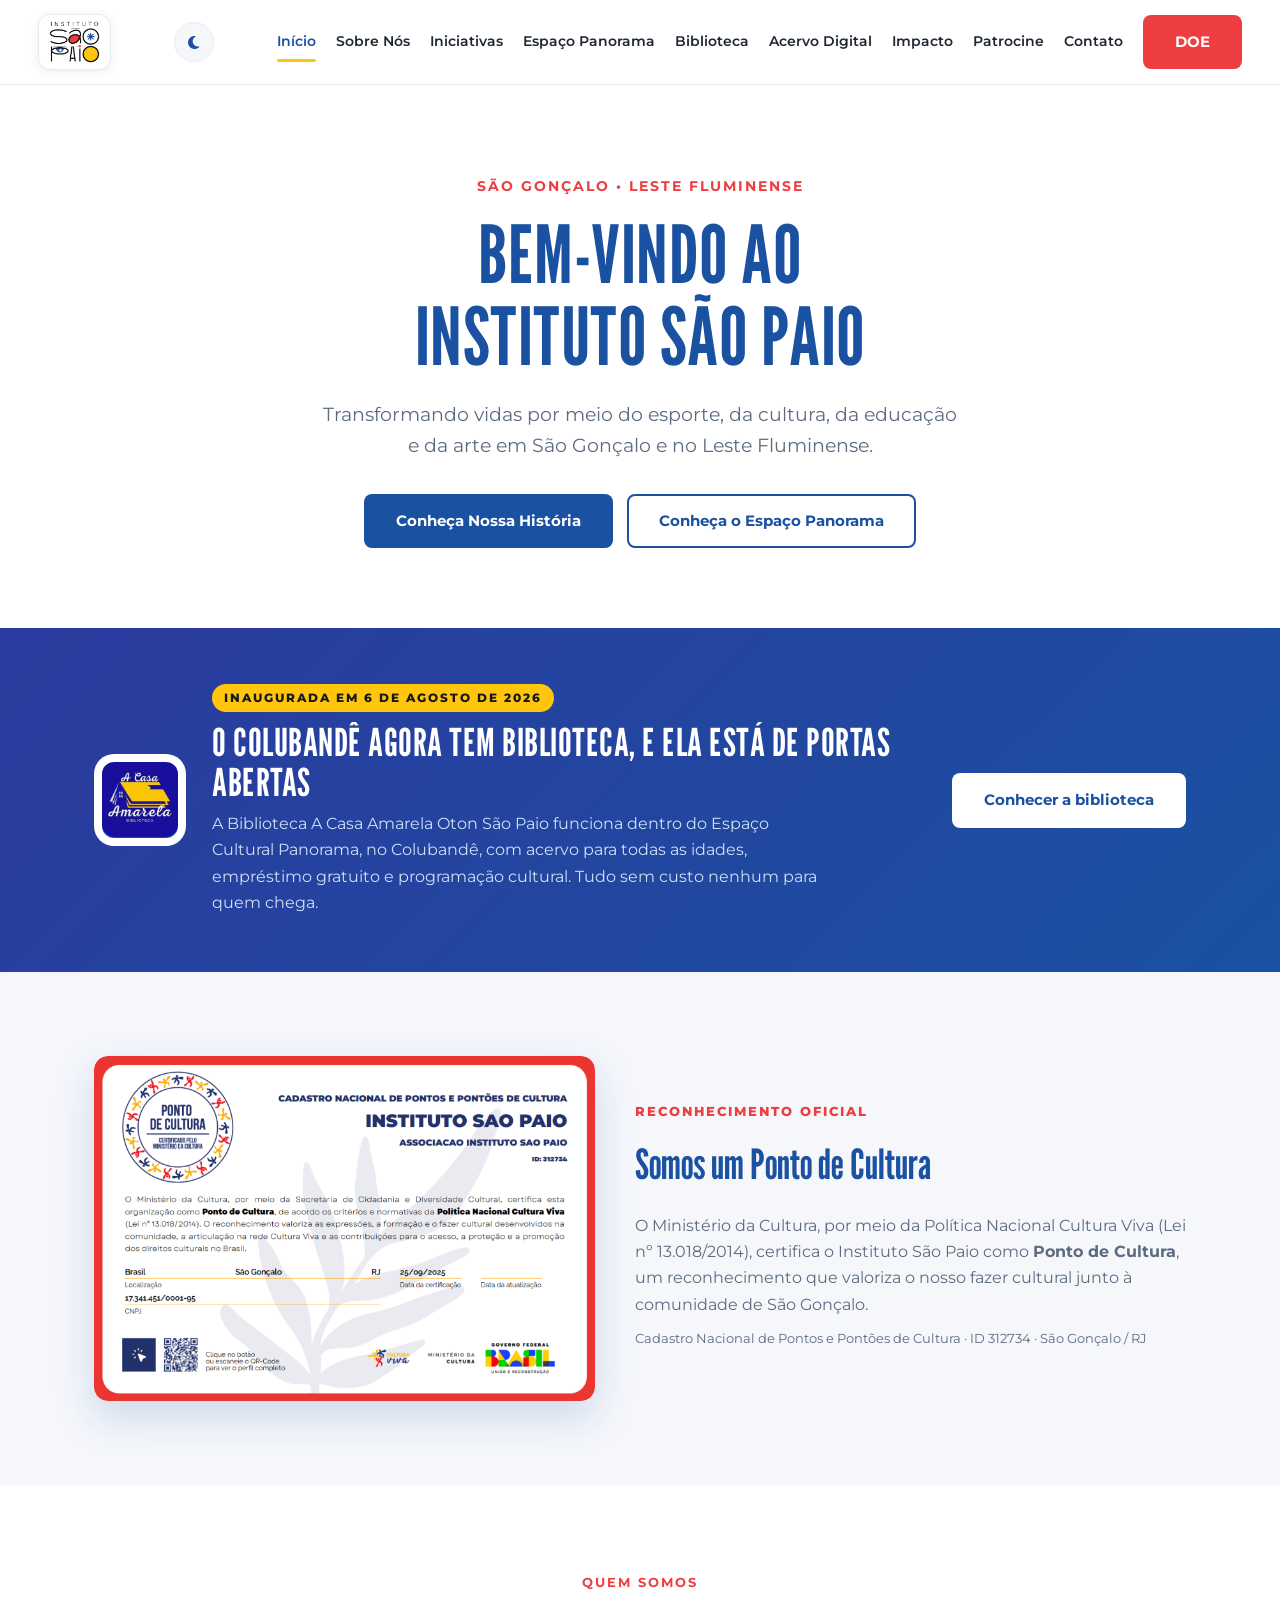
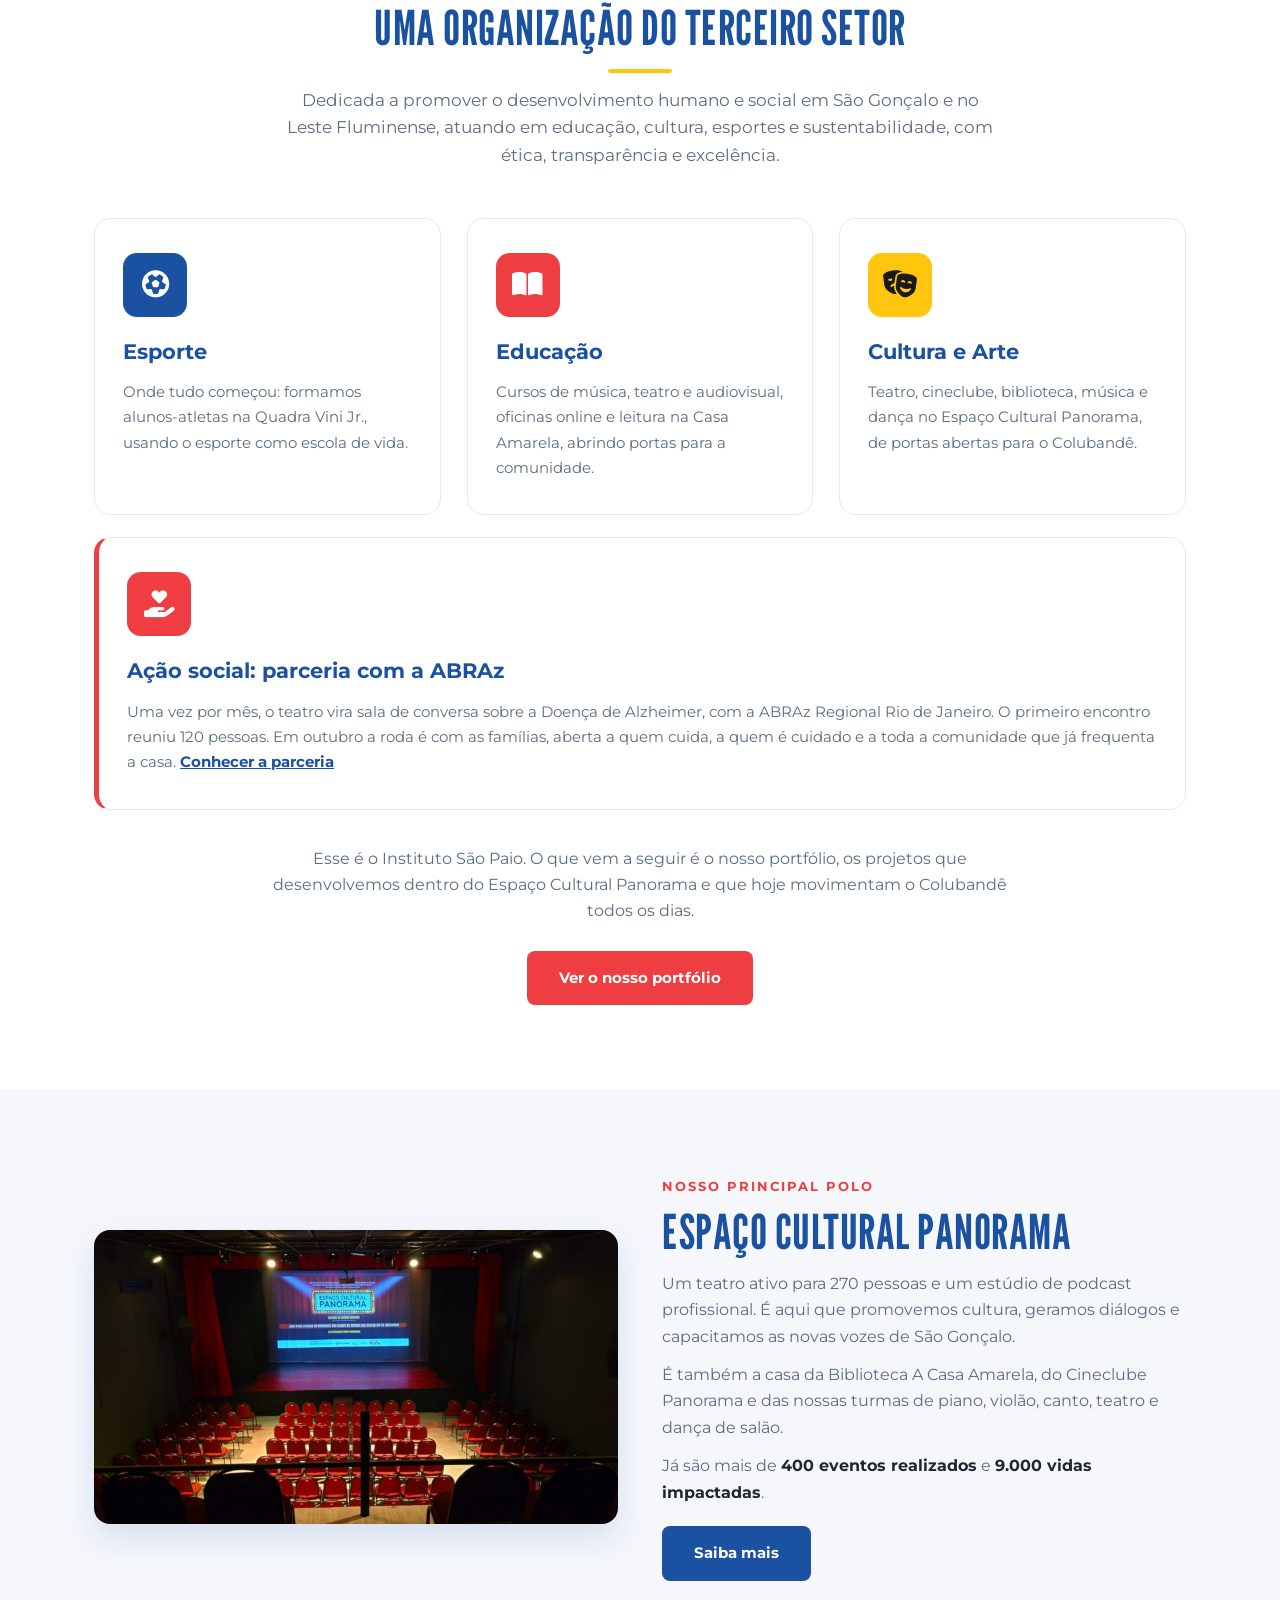
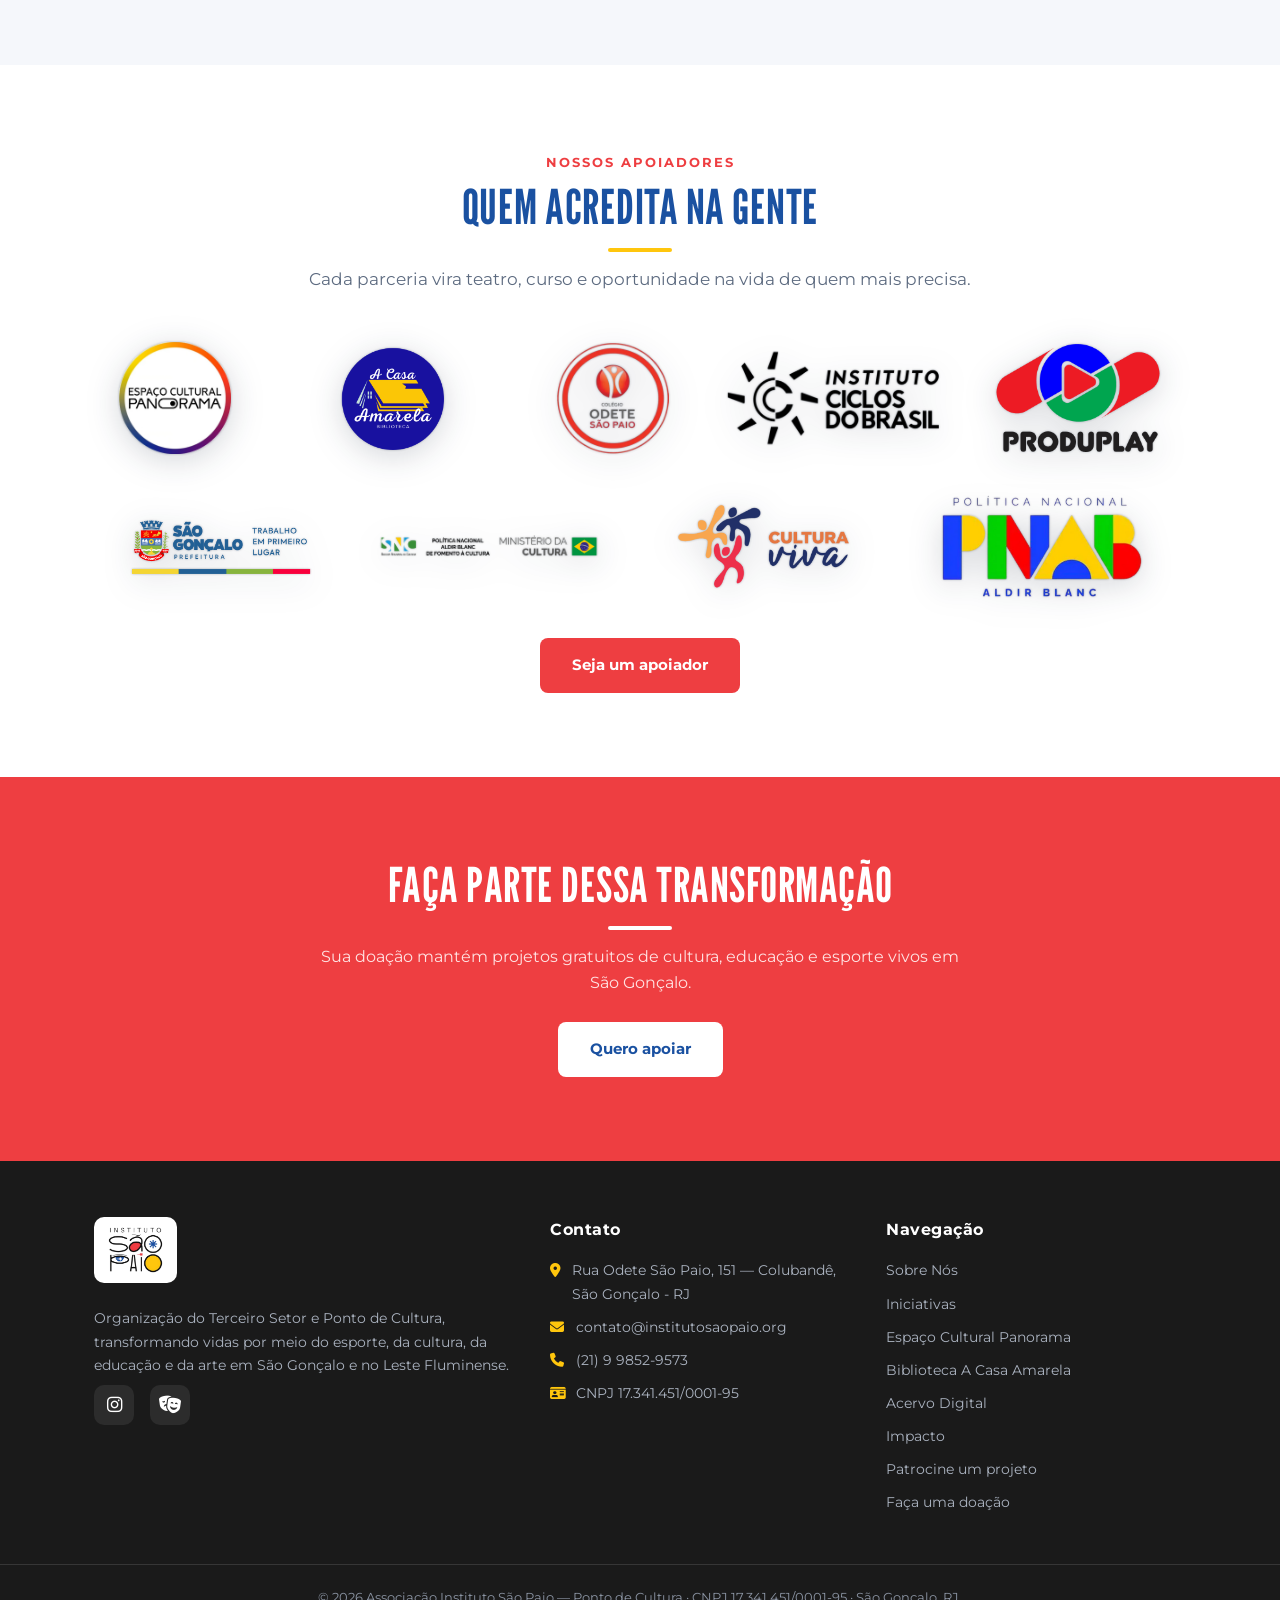
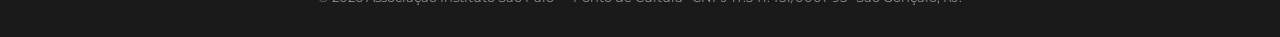
==== index.html @ fa6f1ef6 "Volta a seção Em cena do Patrocine para a primeira versão Texto fixo no centro e fotos passando em c" ====
<!DOCTYPE html>
<html lang="pt-BR">
<head>
    <meta charset="UTF-8">
    <meta name="viewport" content="width=device-width, initial-scale=1.0">
    <meta name="description" content="Instituto São Paio — organização do Terceiro Setor e Ponto de Cultura em São Gonçalo, RJ. Esporte, educação, cultura e arte no Leste Fluminense.">
    <title>Instituto São Paio</title>
    <link rel="preconnect" href="https://fonts.googleapis.com">
    <link rel="preconnect" href="https://fonts.gstatic.com" crossorigin>
    <link href="https://fonts.googleapis.com/css2?family=League+Gothic&family=Montserrat:wght@400;500;600;700;800&display=swap" rel="stylesheet">
    <link rel="stylesheet" href="https://cdnjs.cloudflare.com/ajax/libs/font-awesome/6.4.0/css/all.min.css">
    <script>
        /* Aplica o tema salvo antes da página aparecer (evita "piscar") */
        (function(){try{var t=localStorage.getItem('isp-tema')||'claro';document.documentElement.setAttribute('data-tema',t);}catch(e){}})();
    </script>
    <link rel="icon" type="image/png" href="img/Logo.png">
    <link rel="stylesheet" href="style.css?v=20260926e">
</head>
<body>
    <!-- ===== CABECALHO (igual em todas as paginas) ===== -->
    <header class="site-header">
        <div class="header-inner">
            <a class="brand" href="index.html">
                <img class="logo" src="img/Logo.png" alt="Instituto São Paio">
            </a>
            <button class="nav-toggle" aria-label="Abrir menu"><i class="fas fa-bars"></i></button>
            <nav class="nav">
            <a class="nav-link active" href="index.html">Início</a>
            <a class="nav-link" href="sobre.html">Sobre Nós</a>
            <a class="nav-link" href="iniciativas.html">Iniciativas</a>
            <a class="nav-link" href="panorama.html">Espaço Panorama</a>
            <a class="nav-link" href="biblioteca.html">Biblioteca</a>
            <a class="nav-link" href="acervo.html">Acervo Digital</a>
            <a class="nav-link" href="impacto.html">Impacto</a>
            <a class="nav-link" href="patrocine.html">Patrocine</a>
            <a class="nav-link" href="contato.html">Contato</a>
            <a class="btn btn--accent" href="doe.html">DOE</a>
            </nav>
        </div>
    </header>

    <section class="hero">
        <p class="hero-eyebrow">São Gonçalo • Leste Fluminense</p>
        <h1 class="hero-title">Bem-vindo ao<br>Instituto São Paio</h1>
        <p class="hero-text">Transformando vidas por meio do esporte, da cultura, da educação e da arte
        em São Gonçalo e no Leste Fluminense.</p>
        <div class="hero-actions">
            <a class="btn btn--primary" href="sobre.html">Conheça Nossa História</a>
            <a class="btn btn--ghost" href="panorama.html">Conheça o Espaço Panorama</a>
        </div>
    </section>

    <!-- ===== CHAMADA: BIBLIOTECA A CASA AMARELA =====
         ADMIN: o selo, o título e o texto abaixo são editados no
         painel admin.html, aba "Biblioteca". Para remover o banner,
         apague desta linha até o fim da section. -->
    <section class="section bib-banner" style="padding:56px 0;">
        <div class="container reveal">
            <img src="img/biblioteca/logo-casa-amarela.png" alt="Logo da Biblioteca A Casa Amarela">
            <div>
                <span class="selo-tag" data-bib="selo">Inaugurada em 6 de agosto de 2026</span>
                <h2 data-bib="destaque">O Colubandê agora tem biblioteca, e ela está de portas abertas</h2>
                <p data-bib="texto">A Biblioteca A Casa Amarela Oton São Paio funciona dentro do Espaço Cultural Panorama, no Colubandê, com acervo para todas as idades, empréstimo gratuito e programação cultural. Tudo sem custo nenhum para quem chega.</p>
            </div>
            <a class="btn btn--light" href="biblioteca.html">Conhecer a biblioteca</a>
        </div>
    </section>

    <section class="section section--alt" id="ponto-de-cultura">
        <div class="container cert-row">
            <div class="cert-frame reveal">
                <img src="img/certificado-cultura-viva.png" alt="Certificado de Ponto de Cultura do Instituto São Paio, emitido pelo Ministério da Cultura">
            </div>
            <div class="cert-text reveal">
                <span class="selo-tag">Reconhecimento oficial</span>
                <h2>Somos um Ponto de Cultura</h2>
                <p>O Ministério da Cultura, por meio da Política Nacional Cultura Viva (Lei nº 13.018/2014),
                certifica o Instituto São Paio como <strong>Ponto de Cultura</strong>, um reconhecimento que
                valoriza o nosso fazer cultural junto à comunidade de São Gonçalo.</p>
                <p class="cert-id">Cadastro Nacional de Pontos e Pontões de Cultura · ID 312734 · São Gonçalo / RJ</p>
            </div>
        </div>
    </section>

    <section class="section">
        <div class="container">
            <div class="section-head reveal">
                <span class="eyebrow">Quem somos</span>
                <h2 class="section-title">Uma organização do Terceiro Setor</h2>
                <p class="section-sub">Dedicada a promover o desenvolvimento humano e social em São Gonçalo e no Leste Fluminense,
                atuando em educação, cultura, esportes e sustentabilidade, com ética, transparência e excelência.</p>
            </div>
            <div class="grid grid--3">
                <article class="card reveal">
                    <div class="card-icon icon-azul"><i class="fas fa-futbol"></i></div>
                    <h3>Esporte</h3>
                    <p>Onde tudo começou: formamos alunos-atletas na Quadra Vini Jr., usando o esporte como escola de vida.</p>
                </article>
                <article class="card reveal">
                    <div class="card-icon icon-vermelho"><i class="fas fa-book-open"></i></div>
                    <h3>Educação</h3>
                    <p>Cursos de música, teatro e audiovisual, oficinas online e leitura na Casa Amarela, abrindo portas para a comunidade.</p>
                </article>
                <article class="card reveal">
                    <div class="card-icon icon-amarelo"><i class="fas fa-masks-theater"></i></div>
                    <h3>Cultura e Arte</h3>
                    <p>Teatro, cineclube, biblioteca, música e dança no Espaço Cultural Panorama, de portas abertas para o Colubandê.</p>
                </article>
            </div>
            <div class="grid grid--3" style="margin-top:22px;">
                <article class="card reveal" style="grid-column:1 / -1;border-left:5px solid var(--vermelho);">
                    <div class="card-icon icon-vermelho"><i class="fas fa-hand-holding-heart"></i></div>
                    <h3>Ação social: parceria com a ABRAz</h3>
                    <p>Uma vez por mês, o teatro vira sala de conversa sobre a Doença de Alzheimer, com a ABRAz Regional Rio de
                    Janeiro. O primeiro encontro reuniu 120 pessoas. Em outubro a roda é com as famílias, aberta a quem cuida, a
                    quem é cuidado e a toda a comunidade que já frequenta a casa.
                    <a href="iniciativas.html#acao-social" style="color:var(--azul);font-weight:700;">Conhecer a parceria</a></p>
                </article>
            </div>
            <p class="reveal" style="text-align:center;max-width:760px;margin:36px auto 0;color:var(--texto-suave);">
            Esse é o Instituto São Paio. O que vem a seguir é o nosso portfólio, os projetos que desenvolvemos dentro do
            Espaço Cultural Panorama e que hoje movimentam o Colubandê todos os dias.</p>
            <div style="text-align:center; margin-top:26px;">
                <a class="btn btn--accent" href="iniciativas.html">Ver o nosso portfólio</a>
            </div>
        </div>
    </section>

    <section class="section section--alt">
        <div class="container media-row">
            <img class="reveal" src="img/espaco-cultural-panorama-teatro.jpg" alt="Teatro do Espaço Cultural Panorama com plateia montada">
            <div class="reveal">
                <span class="eyebrow">Nosso principal polo</span>
                <h2 class="section-title" style="text-align:left;">Espaço Cultural Panorama</h2>
                <p>Um teatro ativo para 270 pessoas e um estúdio de podcast profissional. É aqui que
                promovemos cultura, geramos diálogos e capacitamos as novas vozes de São Gonçalo.</p>
                <p>É também a casa da Biblioteca A Casa Amarela, do Cineclube Panorama e das nossas turmas de piano,
                violão, canto, teatro e dança de salão.</p>
                <p>Já são mais de <strong>400 eventos realizados</strong> e <strong>9.000 vidas impactadas</strong>.</p>
                <a class="btn btn--primary" href="panorama.html" style="margin-top:8px;">Saiba mais</a>
            </div>
        </div>
    </section>

    <!-- APOIADORES -->
    <section class="section" id="apoiadores">
        <div class="container">
            <div class="section-head reveal">
                <span class="eyebrow">Nossos apoiadores</span>
                <h2 class="section-title">Quem acredita na gente</h2>
                <p class="section-sub">Cada parceria vira teatro, curso e oportunidade na vida de quem mais precisa.</p>
            </div>
            <div class="apoiadores-grid reveal" id="apoiadores-grid"></div>
            <div style="text-align:center; margin-top:36px;">
                <a class="btn btn--accent" href="contato.html">Seja um apoiador</a>
            </div>
        </div>
    </section>

    <section class="section doe-band">
        <div class="container">
            <div class="section-head" style="margin-bottom:0;">
                <h2 class="section-title">Faça parte dessa transformação</h2>
                <p style="margin-top:14px;">Sua doação mantém projetos gratuitos de cultura, educação e esporte vivos em São Gonçalo.</p>
                <a class="btn btn--light" href="doe.html">Quero apoiar</a>
            </div>
        </div>
    </section>
    <!-- ===== RODAPE (igual em todas as paginas) ===== -->
    <footer class="site-footer">
        <div class="container footer-grid">
            <div class="footer-col">
                <div class="footer-logo"><img src="img/Logo.png" alt="Instituto São Paio"></div>
                <p>Organização do Terceiro Setor e Ponto de Cultura, transformando vidas por meio do esporte, da cultura, da educação e da arte em São Gonçalo e no Leste Fluminense.</p>
                <div class="social">
                    <a href="https://www.instagram.com/institutosaopaio/" target="_blank" rel="noopener" aria-label="Instagram do Instituto"><i class="fab fa-instagram"></i></a>
                    <a href="https://www.instagram.com/espacoculturalpanorama/" target="_blank" rel="noopener" aria-label="Instagram do Espaço Panorama"><i class="fas fa-masks-theater"></i></a>
                </div>
            </div>
            <div class="footer-col">
                <h4>Contato</h4>
                <ul>
                    <li><i class="fas fa-map-marker-alt"></i> Rua Odete São Paio, 151 — Colubandê, São Gonçalo - RJ</li>
                    <li><i class="fas fa-envelope"></i> contato@institutosaopaio.org</li>
                    <li><i class="fas fa-phone"></i> (21) 9 9852-9573</li>
                    <li><i class="fas fa-id-card"></i> CNPJ 17.341.451/0001-95</li>
                </ul>
            </div>
            <div class="footer-col">
                <h4>Navegação</h4>
                <ul>
                    <li><a href="sobre.html">Sobre Nós</a></li>
                    <li><a href="iniciativas.html">Iniciativas</a></li>
                    <li><a href="panorama.html">Espaço Cultural Panorama</a></li>
                    <li><a href="biblioteca.html">Biblioteca A Casa Amarela</a></li>
                    <li><a href="acervo.html">Acervo Digital</a></li>
                    <li><a href="impacto.html">Impacto</a></li>
                    <li><a href="patrocine.html">Patrocine um projeto</a></li>
                    <li><a href="doe.html">Faça uma doação</a></li>
                </ul>
            </div>
        </div>
        <div class="footer-bottom">
            © <span class="ano-atual">2026</span> Associação Instituto São Paio — Ponto de Cultura · CNPJ 17.341.451/0001-95 · São Gonçalo, RJ.
        </div>
    </footer>

    <script src="dados.js?v=20260920a"></script>
    <script src="script.js?v=20260920a"></script>
</body>
</html>
---- style.css ----
/* ============================================================
   style.css — Instituto São Paio (site oficial)
   Um único arquivo de estilo para TODAS as páginas.

   CORES: são exatamente as da logo (amostradas dos pixels):
     Azul     #1A51A1  -> cor principal (estrutura, títulos, links)
     Vermelho #EE3E41  -> ação / destaque (botão DOE, detalhes)
     Amarelo  #FFC60D  -> acento quente, usado com parcimônia
     Preto    #1A1A1A  -> texto
   A proposta é "clean": fundo claro, bastante respiro e o azul
   conduzindo tudo, com o vermelho reservado para a ação principal.
   ============================================================ */

/* ---------- RESET ---------- */
* { margin: 0; padding: 0; box-sizing: border-box; }

:root {
    /* Cores da marca */
    --azul:        #1A51A1;
    --azul-escuro: #133d7a;
    --vermelho:    #EE3E41;
    --amarelo:     #FFC60D;
    --preto:       #1A1A1A;

    /* Tons de apoio (clean) */
    --fundo:       #ffffff;
    --fundo-alt:   #f5f7fb;   /* seções alternadas */
    --borda:       #e6eaf2;
    --texto:       #1f2733;
    --texto-suave: #5d6b80;

    /* Fontes */
    --display: 'League Gothic', 'Arial Narrow', sans-serif;
    --corpo:   'Montserrat', Arial, sans-serif;
}

html { scroll-behavior: smooth; scroll-padding-top: 90px; overflow-x: hidden; }
body {
    overflow-x: hidden;
    font-family: var(--corpo);
    color: var(--texto);
    background: var(--fundo);
    line-height: 1.65;
    -webkit-font-smoothing: antialiased;
}
img { max-width: 100%; display: block; }
a { color: inherit; }


/* ============================================================
   TIPOGRAFIA — títulos com a fonte condensada (cara de cultura)
   ============================================================ */
.section-title,
.hero-title {
    font-family: var(--display);
    font-weight: 400;
    line-height: 1.02;
    letter-spacing: 0.5px;
    text-transform: uppercase;
}
.hero-title { font-size: clamp(2.6rem, 7vw, 5rem); }
.section-title { font-size: clamp(1.9rem, 4vw, 3rem); color: var(--azul); }

.eyebrow {
    font-family: var(--corpo);
    font-weight: 700;
    font-size: 13px;
    letter-spacing: 2px;
    text-transform: uppercase;
    color: var(--vermelho);
    display: inline-block;
    margin-bottom: 10px;
}
/* tracinho amarelo embaixo dos títulos de seção */
.section-head { text-align: center; max-width: 720px; margin: 0 auto 48px; }
.section-head .section-title::after {
    content: "";
    display: block;
    width: 64px; height: 4px;
    background: var(--amarelo);
    border-radius: 4px;
    margin: 16px auto 0;
}
.section-sub { color: var(--texto-suave); margin-top: 14px; font-size: 1.05rem; }


/* ============================================================
   ESTRUTURA / ESPAÇAMENTO
   ============================================================ */
.container { max-width: 1140px; margin: 0 auto; padding: 0 24px; }
.section { padding: 84px 0; }
.section--alt  { background: var(--fundo-alt); }
.section--blue { background: var(--azul); color: #fff; }
.section--blue .section-title { color: #fff; }
.section--blue .eyebrow { color: var(--amarelo); }
.section--blue .section-sub { color: #cfe0f5; }


/* ============================================================
   BOTÕES
   ============================================================ */
.btn {
    display: inline-block;
    font-family: var(--corpo);
    font-weight: 700;
    font-size: 15px;
    text-decoration: none;
    padding: 13px 30px;
    border-radius: 8px;
    border: 2px solid transparent;
    cursor: pointer;
    transition: transform .18s ease, background .2s, color .2s, border-color .2s;
}
.btn:hover { transform: translateY(-2px); }
.btn--primary { background: var(--azul); color: #fff; }
.btn--primary:hover { background: var(--azul-escuro); }
.btn--accent  { background: var(--vermelho); color: #fff; }
.btn--accent:hover { background: #d62f32; }
.btn--ghost   { background: transparent; color: var(--azul); border-color: var(--azul); }
.btn--ghost:hover { background: var(--azul); color: #fff; }
.btn--light   { background: #fff; color: var(--azul); }
.btn--outline-light { background: transparent; color: #fff; border-color: rgba(255,255,255,.6); }
.btn--outline-light:hover { background: #fff; color: var(--azul); }


/* ============================================================
   CABEÇALHO — fixo no topo, claro e levemente translúcido
   ============================================================ */
.site-header {
    position: sticky;
    top: 0;
    z-index: 200;
    background: rgba(255, 255, 255, 0.88);
    backdrop-filter: blur(10px);
    -webkit-backdrop-filter: blur(10px);
    border-bottom: 1px solid var(--borda);
    transition: padding .25s, box-shadow .25s;
}
.header-inner {
    max-width: 1180px;
    margin: 0 auto;
    padding: 14px 24px;
    display: flex;
    align-items: center;
    justify-content: space-between;
    gap: 20px;
}
.site-header.scrolled { box-shadow: 0 6px 22px rgba(26, 81, 161, 0.10); }
.site-header.scrolled .header-inner { padding-top: 8px; padding-bottom: 8px; }

.brand { display: inline-flex; align-items: center; }
/* Logo "demarcada": fica dentro de uma moldura branca arredondada,
   com borda e leve sombra, para destacá-la do cabeçalho. */
.brand .logo {
    height: 56px;
    transition: height .25s;
    background: #fff;
    padding: 6px 10px;
    border-radius: 12px;
    border: 1px solid var(--borda);
    box-shadow: 0 2px 10px rgba(26,81,161,.10);
}
.site-header.scrolled .brand .logo { height: 48px; }

.nav { display: flex; align-items: center; gap: 26px; }
.nav-link {
    text-decoration: none;
    color: var(--texto);
    font-weight: 600;
    font-size: 15px;
    padding: 4px 0;
    position: relative;
    transition: color .2s;
}
.nav-link:hover { color: var(--azul); }
/* página atual: sublinhado azul */
.nav-link.active { color: var(--azul); }
.nav-link.active::after {
    content: "";
    position: absolute;
    left: 0; right: 0; bottom: -4px;
    height: 3px;
    background: var(--amarelo);
    border-radius: 3px;
}

/* Botão hambúrguer (só aparece no celular) */
.nav-toggle {
    display: none;
    background: none;
    border: none;
    cursor: pointer;
    font-size: 26px;
    color: var(--azul);
    line-height: 1;
}


/* ============================================================
   HERO
   Home: hero claro e grande. Páginas internas: faixa azul menor.
   ============================================================ */
.hero {
    text-align: center;
    padding: 90px 24px 80px;
    max-width: 860px;
    margin: 0 auto;
}
.hero .hero-title { color: var(--azul); }
.hero-eyebrow {
    font-weight: 700; font-size: 14px; letter-spacing: 2px;
    text-transform: uppercase; color: var(--vermelho); margin-bottom: 16px;
}
.hero-text {
    color: var(--texto-suave);
    font-size: 1.18rem;
    max-width: 640px;
    margin: 22px auto 32px;
}
.hero-actions { display: flex; gap: 14px; justify-content: center; flex-wrap: wrap; }

/* Faixa azul de topo das páginas internas */
.page-hero {
    background: var(--azul);
    color: #fff;
    text-align: center;
    padding: 70px 24px;
}
.page-hero .hero-title { color: #fff; }
.page-hero .hero-eyebrow { color: var(--amarelo); }
.page-hero p { color: #cfe0f5; max-width: 640px; margin: 16px auto 0; }


/* ============================================================
   SELO PONTO DE CULTURA (reconhecimento oficial)
   ============================================================ */
.ponto-cultura {
    background: var(--amarelo);
    color: var(--preto);
    text-align: center;
    padding: 26px 24px;
}
.ponto-cultura .selo-tag {
    font-weight: 800; letter-spacing: 2px; text-transform: uppercase;
    font-size: 13px; color: var(--vermelho);
}
.ponto-cultura strong { font-size: clamp(1.3rem, 3vw, 1.8rem); font-family: var(--display); letter-spacing: .5px; }
.ponto-cultura p { max-width: 720px; margin: 8px auto 0; font-size: .98rem; }


/* ============================================================
   GRADES E CARDS
   ============================================================ */
.grid { display: grid; gap: 26px; }
.grid--2 { grid-template-columns: repeat(auto-fit, minmax(300px, 1fr)); }
.grid--3 { grid-template-columns: repeat(auto-fit, minmax(260px, 1fr)); }
.grid--4 { grid-template-columns: repeat(auto-fit, minmax(200px, 1fr)); }

.card {
    background: #fff;
    border: 1px solid var(--borda);
    border-radius: 16px;
    padding: 34px 28px;
    transition: transform .2s, box-shadow .2s, border-color .2s;
    display: flex;
    flex-direction: column;
}
.card:hover { transform: translateY(-5px); box-shadow: 0 16px 36px rgba(26,81,161,.10); border-color: #d4ddee; }
.card-icon {
    width: 64px; height: 64px; border-radius: 14px;
    display: flex; align-items: center; justify-content: center;
    font-size: 1.7rem; color: #fff; margin-bottom: 18px;
}
.icon-azul     { background: var(--azul); }
.icon-vermelho { background: var(--vermelho); }
.icon-amarelo  { background: var(--amarelo); color: var(--preto); }
.card h3 { font-size: 1.3rem; margin-bottom: 10px; color: var(--azul); }
.card p { color: var(--texto-suave); font-size: .96rem; flex-grow: 1; }
.card .btn-vermais {
    align-self: flex-start;
    margin-top: 20px;
    background: transparent;
    color: var(--vermelho);
    border: 2px solid var(--vermelho);
    padding: 9px 22px;
    border-radius: 8px;
    font-weight: 700;
    font-size: 14px;
    cursor: pointer;
    font-family: var(--corpo);
    transition: background .2s, color .2s;
}
.card .btn-vermais:hover { background: var(--vermelho); color: #fff; }

/* Card de projeto/realização com tag de ano */
.proj-card .ano {
    display: inline-block;
    font-weight: 800; font-size: 12px; letter-spacing: 1px;
    color: var(--vermelho); margin-bottom: 8px;
}


/* ============================================================
   NÚMEROS / CONTADOR (faixa azul)
   ============================================================ */
.stats { display: grid; grid-template-columns: repeat(auto-fit, minmax(180px,1fr)); gap: 34px; text-align: center; }
.stat-num {
    font-family: var(--display);
    font-size: clamp(2.8rem, 7vw, 4.4rem);
    line-height: 1;
    color: var(--amarelo);
    display: block;
}
.stat-label { display: block; margin-top: 8px; color: #dbe7f7; font-weight: 600; letter-spacing: .3px; }


/* ============================================================
   MISSÃO / VISÃO / VALORES + ODS + LINHA DO TEMPO
   ============================================================ */
.mv-card { text-align: left; }
.mv-card .card-icon { margin-bottom: 16px; }

.valores-list { list-style: none; display: flex; gap: 12px; flex-wrap: wrap; justify-content: center; margin-top: 8px; }
.valores-list li {
    background: #fff; border: 1px solid var(--borda); border-radius: 50px;
    padding: 10px 22px; font-weight: 700; color: var(--azul);
}
.valores-list li i { color: var(--amarelo); margin-right: 6px; }

/* ODS — agora são imagens (ícones oficiais). Troque os arquivos
   img/ods-4.png ... img/ods-13.png pelos ícones oficiais da ONU. */
.ods-grid { display: flex; flex-wrap: wrap; justify-content: center; gap: 16px; }
.ods-grid .ods-item { width: 104px; }
@media (max-width: 480px) { .ods-grid .ods-item { width: 84px; } }
.ods-item { border-radius: 10px; overflow: hidden; box-shadow: 0 4px 12px rgba(26,81,161,.10); transition: transform .2s; }
.ods-item:hover { transform: translateY(-4px); }
.ods-item img { width: 100%; aspect-ratio: 1/1; object-fit: cover; display: block; }

/* Linha do tempo (história) */
.timeline { max-width: 760px; margin: 0 auto; }
.timeline-item { display: flex; gap: 22px; padding-bottom: 28px; }
.timeline-item:last-child { padding-bottom: 0; }
.tl-year {
    font-family: var(--display); font-size: 1.8rem; color: var(--vermelho);
    min-width: 90px; text-align: right; line-height: 1.1;
}
.tl-body { border-left: 3px solid var(--amarelo); padding-left: 22px; }
.tl-body h3 { color: var(--azul); margin-bottom: 4px; }
.tl-body p { color: var(--texto-suave); font-size: .95rem; }


/* ============================================================
   SOBRE / BLOCO COM FOTO
   ============================================================ */
.media-row { display: grid; grid-template-columns: 1fr 1fr; gap: 44px; align-items: center; }
.media-row img { border-radius: 16px; box-shadow: 0 14px 34px rgba(26,81,161,.14); }
.media-row h2 { color: var(--azul); margin-bottom: 14px; }
.media-row p { color: var(--texto-suave); margin-bottom: 12px; }
.media-row strong { color: var(--texto); }


/* ============================================================
   GALERIA DE FOTOS (Espaço Panorama) — placeholders
   ============================================================ */
.gallery { display: grid; grid-template-columns: repeat(auto-fill, minmax(240px,1fr)); gap: 18px; }
.photo-placeholder {
    aspect-ratio: 4/3;
    border: 2px dashed #c4d0e6;
    border-radius: 14px;
    background: var(--fundo-alt);
    display: flex; flex-direction: column;
    align-items: center; justify-content: center;
    color: var(--texto-suave); text-align: center; padding: 16px;
    gap: 8px;
}
.photo-placeholder i { font-size: 1.8rem; color: var(--azul); }
.photo-placeholder span { font-size: .85rem; }
/* Quando colocar a foto: troque o conteúdo por <img src="img/foto.jpg" alt="..."> */


/* ============================================================
   IMPRENSA / CLIPPING
   ============================================================ */
.press-grid { display: grid; grid-template-columns: repeat(auto-fit, minmax(280px,1fr)); gap: 20px; }
.press-card {
    background: #fff; border: 1px solid var(--borda); border-radius: 14px;
    padding: 24px; transition: transform .2s, border-color .2s;
}
.press-card:hover { transform: translateY(-4px); border-color: var(--azul); }
.press-card .veiculo { font-size: 12px; font-weight: 800; letter-spacing: 1px; color: var(--vermelho); text-transform: uppercase; }
.press-card h3 { font-size: 1.05rem; color: var(--azul); margin: 8px 0 14px; line-height: 1.35; }
.press-card a { color: var(--azul); font-weight: 700; font-size: 14px; text-decoration: none; }
.press-card a:hover { text-decoration: underline; }


/* ============================================================
   CONTATO + FORMULÁRIO
   ============================================================ */
.contact-grid { display: grid; grid-template-columns: 1.1fr 0.9fr; gap: 30px; align-items: start; }
.form-card, .contact-info {
    background: #fff; border: 1px solid var(--borda); border-radius: 16px; padding: 30px;
}
.field { margin-bottom: 16px; }
.field label { display: block; font-weight: 700; font-size: 14px; margin-bottom: 6px; }
.field input, .field textarea {
    width: 100%; font-family: var(--corpo); font-size: 15px;
    padding: 12px 14px; border: 1px solid var(--borda); border-radius: 8px;
    background: var(--fundo-alt); color: var(--texto);
}
.field input:focus, .field textarea:focus { outline: none; border-color: var(--azul); background: #fff; }
.field textarea { resize: vertical; }
.form-msg { padding: 12px 14px; border-radius: 8px; font-size: 14px; margin-bottom: 14px; font-weight: 600; }
.form-msg.error   { background: #fdeaea; color: var(--vermelho); }
.form-msg.success { background: #eaf3ec; color: #1f8a4c; }
.btn-submit {
    width: 100%; background: var(--azul); color: #fff; border: none;
    padding: 14px; border-radius: 8px; font-weight: 700; font-size: 15px;
    cursor: pointer; font-family: var(--corpo); transition: background .2s;
}
.btn-submit:hover { background: var(--azul-escuro); }

.contact-info h3 { color: var(--azul); margin-bottom: 18px; font-size: 1.2rem; }
.contact-info ul { list-style: none; margin-bottom: 18px; }
.contact-info li { display: flex; gap: 12px; align-items: flex-start; color: var(--texto-suave); font-size: 14px; margin-bottom: 13px; }
.contact-info li i { color: var(--vermelho); width: 18px; text-align: center; margin-top: 4px; }
.map { border-radius: 12px; overflow: hidden; aspect-ratio: 4/3; border: 1px solid var(--borda); }
.map iframe { width: 100%; height: 100%; border: 0; }


/* ============================================================
   FAIXA DOE
   ============================================================ */
.doe-band { background: var(--vermelho); color: #fff; text-align: center; }
.doe-band .section-title { color: #fff; }
.doe-band .section-title::after { background: #fff; }
.doe-band p { max-width: 640px; margin: 0 auto 26px; color: #ffe3e3; }


/* ============================================================
   RODAPÉ
   ============================================================ */
.site-footer { background: var(--preto); color: #cdd3dc; padding: 56px 0 28px; }
.footer-grid { display: grid; grid-template-columns: 1.4fr 1fr 1fr; gap: 36px; }
.footer-col h4 { color: #fff; font-size: 1rem; margin-bottom: 16px; letter-spacing: .5px; }
.footer-col p, .footer-col a, .footer-col li { font-size: 14px; color: #aab2bf; }
.footer-col ul { list-style: none; }
.footer-col li { margin-bottom: 10px; display: flex; gap: 10px; align-items: flex-start; }
.footer-col li i { color: var(--amarelo); width: 16px; margin-top: 4px; }
.footer-col a { text-decoration: none; transition: color .2s; }
.footer-col a:hover { color: var(--amarelo); }
.footer-logo { background:#fff; padding:10px 14px; border-radius:10px; display:inline-block; margin-bottom:16px; }
.footer-logo img { height: 46px; }
.social { display: flex; gap: 16px; margin-top: 8px; }
.social a {
    width: 40px; height: 40px; border-radius: 10px;
    background: rgba(255,255,255,.08);
    display: flex; align-items: center; justify-content: center;
    font-size: 1.1rem; color: #fff; text-decoration: none; transition: background .2s, transform .2s;
}
.social a:hover { background: var(--azul); transform: translateY(-2px); }
.footer-bottom {
    border-top: 1px solid rgba(255,255,255,.12);
    margin-top: 40px; padding-top: 22px; text-align: center; font-size: 13px; color: #8b94a3;
}


/* ============================================================
   MODAL (Iniciativas "Ver mais")
   ============================================================ */
.modal {
    display: none; position: fixed; inset: 0; z-index: 1000;
    background: rgba(15, 30, 60, .6); backdrop-filter: blur(4px);
    padding: 20px; align-items: center; justify-content: center;
}
.modal.open { display: flex; }
.modal-box {
    background: #fff; border-radius: 18px; width: 100%; max-width: 540px;
    max-height: 90vh; overflow-y: auto; animation: modalIn .25s ease;
}
@keyframes modalIn { from { opacity:0; transform: translateY(20px) scale(.98);} to { opacity:1; transform:none; } }
.modal-head { display: flex; justify-content: space-between; align-items: center; padding: 24px 26px 0; }
.modal-tag { font-weight: 800; font-size: 12px; letter-spacing: 1px; text-transform: uppercase; color: var(--vermelho); }
.modal-close { background: none; border: none; font-size: 30px; line-height: 1; color: var(--texto-suave); cursor: pointer; }
.modal-close:hover { color: var(--preto); }
.modal-body { padding: 8px 26px 22px; }
.modal-body h2 { font-family: var(--display); color: var(--azul); font-size: 2rem; margin-bottom: 10px; }
.modal-desc { color: var(--texto-suave); margin-bottom: 20px; }
.modal-sub { font-weight: 800; color: var(--azul); margin-bottom: 12px; padding-bottom: 8px; border-bottom: 1px solid var(--borda); }
.modal-list { list-style: none; }
.modal-list li { display: flex; gap: 10px; padding: 8px 0; color: var(--texto-suave); }
.modal-list li::before { content: "✓"; color: #1f8a4c; font-weight: 800; }
.modal-foot { display: flex; gap: 10px; justify-content: flex-end; padding: 0 26px 26px; }


/* ============================================================
   TOAST (aviso flutuante do formulário)
   ============================================================ */
.toast {
    position: fixed; top: 90px; right: 20px; z-index: 2000;
    background: #fff; border: 1px solid var(--borda); border-left: 4px solid #1f8a4c;
    color: var(--texto); padding: 14px 20px; border-radius: 10px;
    box-shadow: 0 12px 30px rgba(15,30,60,.18); max-width: 320px;
    animation: toastIn .3s ease;
}
@keyframes toastIn { from { transform: translateX(400px); opacity: 0; } to { transform: none; opacity: 1; } }
.toast.out { animation: toastOut .3s ease forwards; }
@keyframes toastOut { to { transform: translateX(400px); opacity: 0; } }


/* ============================================================
   ANIMAÇÃO DE ENTRADA AO ROLAR
   ============================================================ */
.reveal { opacity: 0; transform: translateY(26px); transition: opacity .6s ease, transform .6s ease; }
.reveal.visible { opacity: 1; transform: none; }


/* ============================================================
   CERTIFICADO PONTO DE CULTURA (exibição estética)
   ============================================================ */
.cert-row { display: grid; grid-template-columns: 1fr 1.1fr; gap: 40px; align-items: center; }
.cert-frame {
    border-radius: 14px;
    overflow: hidden;
    box-shadow: 0 16px 40px rgba(26,81,161,.18);
    line-height: 0; /* remove respiro fantasma abaixo da imagem */
    transition: transform .25s;
}
.cert-frame:hover { transform: translateY(-4px) scale(1.01); }
.cert-frame img { width: 100%; border-radius: 14px; display: block; }
.cert-text .selo-tag { font-weight: 800; letter-spacing: 2px; text-transform: uppercase; font-size: 13px; color: var(--vermelho); }
.cert-text h2 { font-family: var(--display); color: var(--azul); font-size: clamp(1.8rem,4vw,2.6rem); margin: 6px 0 14px; }
.cert-text p { color: var(--texto-suave); margin-bottom: 10px; }
.cert-text .cert-id { font-size: 13px; color: var(--texto-suave); margin-top: 6px; }

/* ============================================================
   CARDS DE PROJETO COM FOTO (Iniciativas / Corredor / Impacto)
   ============================================================ */
.proj-card { padding: 0; overflow: hidden; }
.proj-card .proj-img { width: 100%; aspect-ratio: 16/10; object-fit: cover; display: block; background: var(--fundo-alt); }
.proj-card .proj-body { padding: 22px 24px 26px; display: flex; flex-direction: column; flex-grow: 1; }
.proj-card .ano { display: inline-block; font-weight: 800; font-size: 12px; letter-spacing: 1px; color: var(--vermelho); margin-bottom: 8px; }
.proj-card h3 { color: var(--azul); margin-bottom: 8px; font-size: 1.2rem; }
.proj-card p { color: var(--texto-suave); font-size: .95rem; flex-grow: 1; }
.proj-link { margin-top: 16px; align-self: flex-start; color: var(--azul); font-weight: 700; font-size: 14px; text-decoration: none; }
.proj-link:hover { text-decoration: underline; }
.proj-link i { font-size: 12px; margin-left: 4px; }

/* ============================================================
   APOIADORES / PARCEIROS (grade de logos)
   ============================================================ */
.apoiadores-grid { display: flex; flex-wrap: wrap; justify-content: center; align-items: center; gap: 48px; row-gap: 36px; }
/* Logos soltos, no formato das próprias bordas (sem caixa, sem fundo).
   O drop-shadow segue o CONTORNO real do logo (via transparência do PNG)
   e funciona como um halo de legibilidade: no modo claro é um halo
   escuro suave (logos brancos aparecem); no modo noturno é um halo
   claro suave (logos escuros aparecem). Nenhuma borda extra é criada. */
.apoiador-box {
    background: none; border: none; padding: 0;
    height: 112px; display: flex; align-items: center; justify-content: center;
    filter: drop-shadow(0 0 1px rgba(18, 30, 52, .30)) drop-shadow(0 6px 16px rgba(18, 30, 52, .18));
    transition: transform .2s, filter .2s;
}
.apoiador-box:hover { transform: translateY(-4px); filter: drop-shadow(0 0 1px rgba(18, 30, 52, .38)) drop-shadow(0 10px 22px rgba(18, 30, 52, .24)); }
.apoiador-box img { height: 100%; width: auto; max-width: 230px; object-fit: contain; }
/* No modo noturno, um "cartão" branco garante a legibilidade de
   qualquer logo (inclusive marcas escuras feitas para fundo claro). */
html[data-tema="escuro"] .apoiador-box {
    background: #fff; border-radius: 14px; padding: 10px 20px; box-sizing: border-box;
    filter: drop-shadow(0 6px 16px rgba(0, 0, 0, .35));
}
html[data-tema="escuro"] .apoiador-box:hover {
    filter: drop-shadow(0 10px 22px rgba(0, 0, 0, .45));
}
@media (max-width: 520px) { .apoiador-box { height: 84px; } .apoiador-box img { max-width: 170px; } }

/* ============================================================
   PÁGINA DOE — conta bancária + QR Code
   ============================================================ */
.doe-grid { display: grid; grid-template-columns: 1.1fr 0.9fr; gap: 30px; align-items: start; }
.doe-card { background: #fff; border: 1px solid var(--borda); border-radius: 16px; padding: 32px; }
.doe-card h3 { color: var(--azul); font-size: 1.3rem; margin-bottom: 18px; }
.dados-banco { list-style: none; }
.dados-banco li { display: flex; justify-content: space-between; gap: 14px; padding: 12px 0; border-bottom: 1px dashed var(--borda); font-size: 15px; }
.dados-banco li:last-child { border-bottom: none; }
.dados-banco .rotulo { color: var(--texto-suave); }
.dados-banco .valor { font-weight: 700; color: var(--texto); text-align: right; }
.pix-box {
    margin-top: 18px; background: var(--fundo-alt); border-radius: 10px; padding: 14px;
    display: flex; align-items: center; gap: 14px;
}
.pix-box .chave { font-weight: 700; color: var(--azul); word-break: break-all; }
.qr-card { background: #fff; border: 1px solid var(--borda); border-radius: 16px; padding: 28px; text-align: center; }
.qr-card img { width: 230px; max-width: 100%; border: 1px solid var(--borda); border-radius: 12px; padding: 10px; background: #fff; }
.qr-card p { color: var(--texto-suave); font-size: 14px; margin-top: 14px; }
.qr-card .aviso { font-size: 12px; color: var(--vermelho); margin-top: 8px; }

@media (max-width: 860px) {
    .cert-row { grid-template-columns: 1fr; }
    .doe-grid { grid-template-columns: 1fr; }
}


/* ============================================================
   RESPONSIVO
   ============================================================ */
@media (max-width: 860px) {
    .nav {
        position: fixed; top: 0; right: 0; height: 100vh; width: 260px;
        background: #fff; flex-direction: column; align-items: flex-start;
        padding: 90px 28px 28px; gap: 22px;
        box-shadow: -10px 0 40px rgba(15,30,60,.15);
        transform: translateX(100%); transition: transform .28s ease;
    }
    .nav.open { transform: translateX(0); }
    .nav-toggle { display: block; z-index: 300; }
    .media-row { grid-template-columns: 1fr; }
    .contact-grid { grid-template-columns: 1fr; }
    .footer-grid { grid-template-columns: 1fr; gap: 28px; }
    .timeline-item { gap: 14px; }
    .tl-year { min-width: 64px; font-size: 1.4rem; }
}

@media (prefers-reduced-motion: reduce) {
    html { scroll-behavior: auto; }
    .reveal { opacity: 1; transform: none; transition: none; }
    .modal-box, .toast { animation: none; }
}


/* ============================================================
   PROGRAMAÇÃO DO PANORAMA (cards de espetáculo, via dados.js)
   ============================================================ */
.prog-grid {
    display: grid;
    grid-template-columns: repeat(auto-fill, minmax(300px, 1fr));
    gap: 26px;
}
.prog-card {
    background: #fff;
    border: 1px solid var(--borda);
    border-radius: 16px;
    overflow: hidden;
    display: flex;
    flex-direction: column;
    transition: transform .18s ease, box-shadow .2s, border-color .2s;
}
.prog-card:hover { transform: translateY(-5px); box-shadow: 0 16px 36px rgba(26,81,161,.10); border-color: #d4ddee; }
.prog-foto { position: relative; aspect-ratio: 16/10; background: var(--fundo-alt); }
.prog-foto img { width: 100%; height: 100%; object-fit: cover; }
.prog-foto.img-quebrada::before {
    content: "\f630"; /* máscara de teatro (Font Awesome) */
    font-family: "Font Awesome 6 Free"; font-weight: 900;
    position: absolute; inset: 0;
    display: flex; align-items: center; justify-content: center;
    font-size: 2.2rem; color: var(--azul); opacity: .35;
}
.prog-data {
    position: absolute; top: 14px; left: 14px;
    background: var(--vermelho); color: #fff;
    border-radius: 10px; padding: 6px 12px;
    text-align: center; line-height: 1.05;
    box-shadow: 0 6px 16px rgba(0,0,0,.22);
}
.prog-data .d { display: block; font-family: var(--display); font-size: 1.7rem; }
.prog-data .m { display: block; font-size: 11px; font-weight: 800; letter-spacing: 1.5px; }
.prog-body { padding: 22px 24px 24px; display: flex; flex-direction: column; flex-grow: 1; gap: 8px; }
.prog-tipo {
    align-self: flex-start;
    font-size: 11px; font-weight: 800; letter-spacing: 1.5px; text-transform: uppercase;
    color: var(--azul); background: var(--fundo-alt);
    border: 1px solid var(--borda); border-radius: 999px; padding: 3px 12px;
}
.prog-body h3 { color: var(--azul); font-size: 1.25rem; line-height: 1.25; }
.prog-meta { color: var(--texto-suave); font-size: .88rem; font-weight: 600; }
.prog-meta i { color: var(--vermelho); margin-right: 4px; }
.prog-sinopse { color: var(--texto-suave); font-size: .95rem; flex-grow: 1; }
.prog-foot {
    display: flex; align-items: center; justify-content: space-between;
    gap: 12px; flex-wrap: wrap;
    margin-top: 10px; padding-top: 14px; border-top: 1px dashed var(--borda);
}
.prog-preco { font-weight: 800; font-size: .92rem; color: var(--preto); }
.prog-preco i { color: var(--amarelo); margin-right: 5px; }
.btn--mini { padding: 9px 18px; font-size: 13px; border-radius: 8px; }
.prog-vazio {
    text-align: center; color: var(--texto-suave);
    background: var(--fundo-alt); border: 1px dashed var(--borda);
    border-radius: 16px; padding: 40px 24px; font-size: 1rem;
}
.prog-vazio i { display: block; font-size: 2rem; color: var(--azul); margin-bottom: 12px; opacity: .5; }
.prog-vazio a { color: var(--azul); font-weight: 700; }

/* ============================================================
   GALERIA DINÂMICA + LIGHTBOX
   ============================================================ */
.gal-item {
    position: relative; border: 1px solid var(--borda); border-radius: 14px;
    overflow: hidden; padding: 0; cursor: zoom-in; background: var(--fundo-alt);
    aspect-ratio: 4/3; width: 100%;
    transition: transform .18s ease, box-shadow .2s;
}
.gal-item:hover, .gal-item:focus-visible { transform: translateY(-4px); box-shadow: 0 14px 30px rgba(26,81,161,.14); }
.gal-item img { width: 100%; height: 100%; object-fit: cover; }
.gal-item.img-quebrada::before {
    content: "\f030"; font-family: "Font Awesome 6 Free"; font-weight: 900;
    position: absolute; inset: 0; display: flex; align-items: center; justify-content: center;
    font-size: 1.8rem; color: var(--azul); opacity: .35;
}
.gal-legenda {
    position: absolute; left: 0; right: 0; bottom: 0;
    background: linear-gradient(to top, rgba(8,16,34,.92) 0%, rgba(8,16,34,.74) 45%, rgba(8,16,34,0) 100%);
    color: #fff; font-family: var(--corpo); font-size: 12.5px; font-weight: 600;
    padding: 40px 12px 11px; text-align: left;
    text-shadow: 0 1px 3px rgba(0,0,0,.55);
}
.lightbox {
    position: fixed; inset: 0; z-index: 2000;
    background: rgba(10,16,30,.88);
    display: flex; align-items: center; justify-content: center;
    opacity: 0; visibility: hidden; transition: opacity .25s ease;
    padding: 24px;
}
.lightbox.open { opacity: 1; visibility: visible; }
.lightbox figure { max-width: min(1000px, 94vw); text-align: center; }
.lightbox img { max-width: 100%; max-height: 82vh; border-radius: 12px; margin: 0 auto; }
.lightbox figcaption { color: #cfe0f5; font-size: 14px; margin-top: 12px; }
.lightbox-fechar {
    position: absolute; top: 18px; right: 22px;
    background: none; border: none; color: #fff; font-size: 2.4rem;
    cursor: pointer; line-height: 1;
}
@media (prefers-reduced-motion: reduce) {
    .prog-card, .gal-item, .lightbox { transition: none; }
}


/* ---- PROGRAMAÇÃO: divisor de mês (Agosto · 2026) ---- */
.prog-mes {
    font-family: var(--display);
    font-weight: 400;
    text-transform: uppercase;
    letter-spacing: 1px;
    font-size: clamp(1.5rem, 3vw, 2.1rem);
    color: var(--azul);
    display: flex; align-items: baseline; gap: 10px;
    margin: 42px 0 20px;
}
.prog-mes:first-child { margin-top: 0; }
.prog-mes em { font-style: normal; color: var(--texto-suave); font-size: .62em; }
.prog-mes::after {
    content: ""; flex: 1; height: 3px; border-radius: 3px;
    background: linear-gradient(90deg, var(--amarelo), transparent);
    transform: translateY(-6px);
}
.prog-grid + .prog-mes { margin-top: 48px; }
.prog-bilheteria { font-size: 12.5px; font-weight: 700; color: var(--texto-suave); }
.prog-bilheteria::before { content: "\f3ff"; font-family: "Font Awesome 6 Free"; font-weight: 900; color: var(--azul); margin-right: 6px; opacity:.6; }


/* ============================================================
   MODO NOTURNO 🌙
   Ativado pelo botão no cabeçalho (lua/sol). A escolha fica
   salva no navegador do visitante e, na primeira visita, segue
   a preferência do sistema (claro/escuro).
   Paleta derivada do próprio azul da marca: fundos em azul-noite
   profundo, com o amarelo e o vermelho ganhando ainda mais brilho.
   ============================================================ */
html[data-tema="escuro"] {
    --fundo:       #0d1626;
    --fundo-alt:   #111d31;
    --borda:       #26374f;
    --texto:       #e9eef7;
    --texto-suave: #9fb0c8;
    color-scheme: dark;
}

/* Superfícies (cartões, formulários, modais) */
html[data-tema="escuro"] .card,
html[data-tema="escuro"] .prog-card,
html[data-tema="escuro"] .press-card,
html[data-tema="escuro"] .form-card,
html[data-tema="escuro"] .contact-info,
html[data-tema="escuro"] .doe-card,
html[data-tema="escuro"] .qr-card,
html[data-tema="escuro"] .modal-box,
html[data-tema="escuro"] .toast,
html[data-tema="escuro"] .valores-list li,
html[data-tema="escuro"] .tl-body {
    background: #15233b;
    border-color: var(--borda);
}
html[data-tema="escuro"] .card:hover,
html[data-tema="escuro"] .prog-card:hover { border-color: #35507a; box-shadow: 0 16px 36px rgba(0,0,0,.45); }

/* Cabeçalho */
html[data-tema="escuro"] .site-header { background: rgba(13, 22, 38, 0.86); }
html[data-tema="escuro"] .site-header.scrolled { box-shadow: 0 6px 22px rgba(0,0,0,.45); }
@media (max-width: 900px) {
    html[data-tema="escuro"] .nav { background: #101c30; }
}

/* Títulos e acentos azuis ganham um azul-claro legível no escuro */
html[data-tema="escuro"] .section-title,
html[data-tema="escuro"] .hero .hero-title,
html[data-tema="escuro"] .card h3,
html[data-tema="escuro"] .prog-body h3,
html[data-tema="escuro"] .prog-mes,
html[data-tema="escuro"] .press-card h3,
html[data-tema="escuro"] .press-card a,
html[data-tema="escuro"] .doe-card h3,
html[data-tema="escuro"] .qr-card h3,
html[data-tema="escuro"] .valores-list li,
html[data-tema="escuro"] .prog-tipo,
html[data-tema="escuro"] .contact-info a,
html[data-tema="escuro"] .nav-link.active,
html[data-tema="escuro"] .modal-body h2 {
    color: #8ab4f8;
}
html[data-tema="escuro"] .nav-link:hover { color: #8ab4f8; }
html[data-tema="escuro"] .btn--ghost { color: #8ab4f8; border-color: #8ab4f8; }
html[data-tema="escuro"] .btn--ghost:hover { background: #8ab4f8; color: #0d1626; }

/* Faixas coloridas: um azul mais profundo, coerente com a noite */
html[data-tema="escuro"] .section--blue { background: #132b52; }
html[data-tema="escuro"] .page-hero { background: linear-gradient(160deg, #163360, #0f2140); }

/* Formulário */
html[data-tema="escuro"] .field input,
html[data-tema="escuro"] .field textarea { background: #101c30; }
html[data-tema="escuro"] .field input:focus,
html[data-tema="escuro"] .field textarea:focus { background: #15233b; border-color: #8ab4f8; }
html[data-tema="escuro"] .form-msg.error   { background: rgba(238,62,65,.14); }
html[data-tema="escuro"] .form-msg.success { background: rgba(31,138,76,.16); color: #6fd39b; }

/* Peças que PERMANECEM claras de propósito (legibilidade da marca) */
html[data-tema="escuro"] .qr-card img,
html[data-tema="escuro"] .brand .logo,
html[data-tema="escuro"] .footer-logo { background: #fff; }

/* Divisores e detalhes */
html[data-tema="escuro"] .prog-foot { border-top-color: #26374f; }
html[data-tema="escuro"] .prog-preco { color: var(--texto); }
html[data-tema="escuro"] .prog-vazio { background: #111d31; }
html[data-tema="escuro"] .photo-placeholder { background: #111d31; color: var(--texto-suave); }
html[data-tema="escuro"] .photo-placeholder i { color: #8ab4f8; }
html[data-tema="escuro"] .ods-item { box-shadow: 0 4px 12px rgba(0,0,0,.4); }
html[data-tema="escuro"] .cert-frame { box-shadow: 0 16px 40px rgba(0,0,0,.5); }

/* ---- Botão lua/sol no cabeçalho ---- */
.tema-toggle {
    width: 40px; height: 40px; flex-shrink: 0;
    border-radius: 50%;
    border: 1px solid var(--borda);
    background: var(--fundo-alt);
    color: var(--azul);
    font-size: 15px;
    cursor: pointer;
    display: inline-flex; align-items: center; justify-content: center;
    transition: transform .2s ease, background .2s, color .2s;
}
.tema-toggle:hover { transform: rotate(18deg) scale(1.08); }
html[data-tema="escuro"] .tema-toggle { color: var(--amarelo); background: #15233b; }
@media (prefers-reduced-motion: reduce) { .tema-toggle:hover { transform: none; } }


/* ============================================================
   PÁGINA: BIBLIOTECA A CASA AMARELA (biblioteca.html)
   ADMIN • Este bloco estiliza a página da biblioteca e o banner
   da página inicial. Os TEXTOS (selo, horário, aviso, destaque)
   são editados no painel admin.html, aba "Biblioteca".
   Cor extra da identidade da Casa Amarela: azul-royal #2B3A9E.
   ============================================================ */

/* Logos lado a lado no topo da página */
.bib-logos-hero {
    display: flex; justify-content: center; align-items: center;
    gap: 18px; margin-top: 30px;
}
.bib-logos-hero img {
    width: 84px; height: 84px; object-fit: contain;
    background: #fff; border-radius: 20px; padding: 8px;
    box-shadow: 0 10px 26px rgba(10, 25, 60, .25);
}

/* Moldura em arco (remete ao galpão do Panorama e às artes do Instagram) */
.arco-frame {
    border: 6px solid var(--amarelo);
    border-radius: 46% 46% 18px 18px / 26% 26% 18px 18px;
    overflow: hidden;
    box-shadow: 0 18px 40px rgba(26, 81, 161, .18);
}
.arco-frame img { width: 100%; height: 100%; object-fit: cover; border-radius: 0; box-shadow: none; }
.arco-legenda { margin-top: 14px; font-size: 14px; color: var(--texto-suave); text-align: center; }
.arco-legenda i { color: var(--vermelho); margin-right: 6px; }

/* Trio de logos: Ciclos + São Paio = Casa Amarela */
.trio-logos { display: flex; justify-content: center; align-items: center; gap: 18px; flex-wrap: wrap; }
.trio-box {
    width: 150px; height: 150px;
    background: #fff; border: 1px solid var(--borda); border-radius: 22px;
    display: flex; align-items: center; justify-content: center;
    padding: 18px;
    box-shadow: 0 12px 28px rgba(15, 30, 60, .08);
    transition: transform .18s ease;
}
.trio-box:hover { transform: translateY(-4px); }
.trio-box img { max-height: 100%; object-fit: contain; }
.trio-mais { font-family: var(--display); font-size: 2.4rem; color: var(--amarelo); line-height: 1; }

/* Quadro da homenagem ao Oton São Paio */
.oton-frame {
    max-width: 380px; margin: 0 auto;
    border: 6px solid var(--amarelo); border-radius: 18px;
    overflow: hidden; background: #0d1b3d;
    box-shadow: 0 22px 48px rgba(0, 0, 0, .35);
}
.oton-frame img { width: 100%; display: block; }
.oton-fallback {
    aspect-ratio: 718 / 622;
    flex-direction: column; align-items: center; justify-content: center;
    text-align: center; color: var(--amarelo); gap: 8px;
}
.oton-fallback span {
    font-family: var(--display); font-size: 2.6rem; line-height: 1;
    text-transform: uppercase; letter-spacing: 1px;
}
.oton-fallback small { color: #cfe0f5; letter-spacing: 3px; }

/* Vídeos da campanha */
.video-grid {
    display: grid; grid-template-columns: repeat(auto-fit, minmax(280px, 420px));
    justify-content: center; gap: 30px;
}
.video-card {
    background: #fff; border: 1px solid var(--borda); border-radius: 16px;
    overflow: hidden;
    box-shadow: 0 14px 34px rgba(26, 81, 161, .10);
}
.video-card video { width: 100%; aspect-ratio: 4 / 5; object-fit: cover; display: block; background: #0d1b3d; }
.video-card figcaption {
    padding: 14px 18px; font-size: 14px; font-weight: 600; color: var(--azul);
    border-top: 3px solid var(--amarelo);
}

/* Chamada da biblioteca na página inicial */
.bib-banner { background: linear-gradient(135deg, #2B3A9E 0%, var(--azul) 100%); color: #fff; }
.bib-banner .container {
    display: grid; grid-template-columns: auto 1fr auto;
    align-items: center; gap: 26px;
}
.bib-banner img {
    width: 92px; height: 92px; object-fit: contain;
    background: #fff; border-radius: 20px; padding: 8px;
}
.bib-banner .selo-tag {
    display: inline-block; background: var(--amarelo); color: #1A1A1A;
    font-weight: 800; font-size: 12px; letter-spacing: 2px; text-transform: uppercase;
    padding: 4px 12px; border-radius: 999px; margin-bottom: 10px;
}
.bib-banner h2 {
    font-family: var(--display); font-weight: 400; text-transform: uppercase;
    font-size: clamp(1.6rem, 3.4vw, 2.4rem); line-height: 1.05; letter-spacing: .5px; color: #fff;
}
.bib-banner p { color: #cfe0f5; margin-top: 8px; max-width: 620px; }

@media (max-width: 860px) {
    .bib-logos-hero img { width: 68px; height: 68px; }
    .trio-box { width: 118px; height: 118px; padding: 14px; }
    .bib-banner .container { grid-template-columns: 1fr; text-align: center; justify-items: center; }
}

/* ---- Modo noturno da página da biblioteca ---- */
/* Os quadros de logo (trio-box) ficam sempre com fundo branco, de propósito:
   as marcas (Ciclos, São Paio) são pretas/coloridas para fundo claro e
   ficariam invisíveis num fundo escuro. */
html[data-tema="escuro"] .video-card { background: #15233b; border-color: var(--borda); }
html[data-tema="escuro"] .video-card figcaption { color: #8ab4f8; }
html[data-tema="escuro"] .bib-banner { background: linear-gradient(135deg, #1c2a6e 0%, #132b52 100%); }
html[data-tema="escuro"] .arco-legenda { color: var(--texto-suave); }


/* ============================================================
   ATUALIZAÇÃO 2026 — GALERIAS ESTÁTICAS, CURSOS E SELOS
   Reaproveita as classes .gallery / .gal-item / .gal-legenda /
   .lightbox que já existiam. Aqui ficam só os complementos.
   ============================================================ */

/* Galeria: o .gal-item agora também é escrito direto no HTML.
   Como é um <button>, precisa herdar a tipografia do site. */
.gal-item { font: inherit; color: inherit; }

/* Fotos em pé (retrato) ficam melhores em 3/4 do que em 4/3 */
.gal-item--retrato { aspect-ratio: 3/4; }

/* Cartazes de curso: proporção de post, com a arte inteira à vista */
.gal-item--cartaz { aspect-ratio: 4/5; }
.gal-item--cartaz img { object-fit: contain; background: #fff; }

/* Grade um pouco mais larga quando a galeria fica dentro de uma
   coluna estreita (ex.: ao lado do texto do Cineclube) */
.grid--2 > .gallery { grid-template-columns: repeat(auto-fill, minmax(160px,1fr)); gap: 14px; }

/* Selo "Gratuito" nos cards de curso */
.selo-gratis {
    align-self: flex-start;
    margin-top: 16px;
    display: inline-flex; align-items: center; gap: 7px;
    background: var(--amarelo); color: var(--preto);
    font-weight: 800; font-size: 12px; letter-spacing: 1px;
    text-transform: uppercase;
    padding: 7px 14px; border-radius: 50px;
}
.selo-gratis i { font-size: 12px; }

/* Selo "Entregue" nos cards de projeto já concluído */
.proj-card .ano.ano--ok { color: #1c8a4b; }
.proj-card .ano.ano--ok i { margin-right: 5px; }

@media (max-width: 720px) {
    .gallery { grid-template-columns: repeat(auto-fill, minmax(150px,1fr)); gap: 12px; }
    .gal-legenda { font-size: 11.5px; padding: 32px 9px 9px; }
}

/* Botão de contato direto por WhatsApp (cursos e turmas) */
.btn--zap {
    background: #1fa855; color: #fff; border-color: #1fa855;
    align-self: flex-start; margin-top: 16px;
    display: inline-flex; align-items: center; gap: 8px;
}
.btn--zap:hover { background: #178643; border-color: #178643; }
.btn--zap i { font-size: 15px; }

/* Cartazes e fotos de evento em pé, dentro das grades de projeto */
.proj-card .proj-img--cartaz { aspect-ratio: 4/5; object-fit: contain; background: #fff; }

/* Lista de turmas com link (Espaço Cultural Panorama) */
.valores-list li a { color: var(--azul); text-decoration: none; display: inline-flex; align-items: center; gap: 8px; }
.valores-list li:hover { border-color: var(--azul); }
.valores-list li a i.fa-whatsapp { color: #1fa855; }


/* ============================================================
   ACERVO DIGITAL (acervo.html)
   Biblioteca virtual da Casa Amarela. Capas desenhadas em CSS,
   nas cores da marca, para não depender de arquivo de imagem.
   ============================================================ */

/* ---- Números do topo ---- */
.acervo-numeros { display: flex; flex-wrap: wrap; justify-content: center; gap: 14px; margin-top: 22px; }
.acervo-numeros span {
    background: rgba(255,255,255,.14); border: 1px solid rgba(255,255,255,.3);
    color: #fff; font-weight: 700; font-size: 14px;
    padding: 9px 18px; border-radius: 50px;
}
.acervo-numeros b { color: var(--amarelo); }

/* ---- Capa do livro ----
   A imagem real da capa. Quando o arquivo falta, a classe
   .capa--arte entra e a capa passa a ser desenhada pela casa. ---- */
.capa {
    position: relative; display: block; aspect-ratio: 2/3; text-decoration: none;
    border-radius: 5px; overflow: hidden; background: var(--fundo-alt);
    box-shadow: 0 6px 16px rgba(20,40,80,.22);
    transition: transform .18s ease, box-shadow .2s;
}
.capa img { width: 100%; height: 100%; object-fit: cover; display: block; }
.capa::after { /* lombada discreta, para parecer livro na estante */
    content: ""; position: absolute; left: 0; top: 0; bottom: 0; width: 6px;
    background: linear-gradient(90deg, rgba(0,0,0,.30), rgba(255,255,255,.06));
    pointer-events: none;
}
.capa:hover, .capa:focus-visible { transform: translateY(-6px); box-shadow: 0 16px 30px rgba(26,81,161,.28); }

/* Capa desenhada pela casa, para os livros que não têm arte digitalizada.
   A cor vem do próprio título, então cada livro tem a sua e a estante
   nunca fica monótona. */
.capa--arte {
    display: flex; flex-direction: column; align-items: center; justify-content: center;
    padding: 30px 18px 32px 24px; text-align: center;
    background: var(--capa-fundo, #1A51A1); color: var(--capa-tinta, #fff);
    text-decoration: none;
}
.capa--arte::before { /* moldura fina, como a de um miolo impresso */
    content: ""; position: absolute; inset: 11px 10px 11px 17px;
    border: 1px solid currentColor; opacity: .22; pointer-events: none; border-radius: 2px;
}
.capa--arte .capa-titulo {
    font-family: var(--display); font-weight: 400; letter-spacing: .5px;
    font-size: clamp(.9rem, 1.28vw, 1.15rem); line-height: 1.04; text-transform: uppercase;
    overflow-wrap: break-word; word-break: normal; max-width: 100%;
    display: -webkit-box; -webkit-box-orient: vertical; -webkit-line-clamp: 5; overflow: hidden;
}
.capa--arte .capa-titulo--longo { font-size: clamp(.7rem, .92vw, .86rem); letter-spacing: .2px; -webkit-line-clamp: 7; }
.capa--arte .capa-risco {
    width: 24px; height: 2px; margin: 11px 0 9px;
    background: var(--capa-detalhe, #FFC60D); flex: none;
}
.capa--arte .capa-autor {
    font-size: 9px; font-weight: 700; letter-spacing: .8px;
    text-transform: uppercase; opacity: .9; line-height: 1.35;
    overflow-wrap: break-word; max-width: 100%;
    display: -webkit-box; -webkit-box-orient: vertical; -webkit-line-clamp: 2; overflow: hidden;
}
.capa--arte .capa-selo {
    position: absolute; left: 24px; right: 18px; bottom: 13px;
    font-size: 7px; font-weight: 700; letter-spacing: 1.2px;
    text-transform: uppercase; opacity: .55;
}

/* ---- Grade do acervo ---- */
.acervo-ferramentas { display: flex; flex-wrap: wrap; gap: 14px; align-items: center; justify-content: center; }
.acervo-busca { position: relative; flex: 1 1 320px; max-width: 420px; }
.acervo-busca input {
    width: 100%; font-family: var(--corpo); font-size: 15px;
    padding: 14px 16px 14px 44px; border-radius: 50px;
    border: 1px solid var(--borda); background: #fff; color: var(--texto);
}
.acervo-busca input:focus { outline: none; border-color: var(--azul); box-shadow: 0 0 0 3px rgba(26,81,161,.12); }
.acervo-busca i { position: absolute; left: 18px; top: 50%; transform: translateY(-50%); color: var(--azul); }

.acervo-filtros { display: flex; flex-wrap: wrap; gap: 9px; justify-content: center; }
.acervo-filtros button {
    font-family: var(--corpo); font-size: 13px; font-weight: 700;
    padding: 9px 16px; border-radius: 50px; cursor: pointer;
    border: 1px solid var(--borda); background: #fff; color: var(--azul);
    transition: background .15s, color .15s, border-color .15s;
}
.acervo-filtros button:hover { border-color: var(--azul); }
.acervo-filtros button.ativo { background: var(--azul); border-color: var(--azul); color: #fff; }
.acervo-filtros button .qtd { opacity: .6; font-weight: 600; margin-left: 5px; }
.acervo-filtros button.ativo .qtd { opacity: .8; }


/* ---- Ferramenta de busca do acervo ----
   Uma caixa só, com a busca em cima e as duas fileiras de filtro embaixo.
   Os três funcionam juntos: escrever, escolher gênero e escolher prateleira. */
.busca-caixa {
    background: #fff; border: 1px solid var(--borda); border-radius: 18px;
    padding: 22px 20px 20px; margin-bottom: 20px;
    box-shadow: 0 6px 20px rgba(20,40,80,.06);
}
html[data-tema="escuro"] .busca-caixa { background: var(--fundo-alt); }
.acervo-ordem { display: flex; align-items: center; gap: 9px; flex: 0 1 auto; }
.acervo-ordem > span {
    font-size: 11px; font-weight: 800; letter-spacing: .8px;
    text-transform: uppercase; color: var(--texto-suave); white-space: nowrap;
}
.acervo-ordem select {
    font-family: var(--corpo); font-size: 14px; font-weight: 600; color: var(--azul);
    padding: 11px 14px; border-radius: 50px; cursor: pointer;
    border: 1px solid var(--borda); background: #fff;
}
html[data-tema="escuro"] .acervo-ordem select { background: var(--fundo); }
.acervo-ordem select:focus { outline: none; border-color: var(--azul); box-shadow: 0 0 0 3px rgba(26,81,161,.12); }

.filtro-linha {
    display: flex; align-items: flex-start; gap: 14px;
    padding-top: 16px; margin-top: 16px; border-top: 1px solid var(--borda);
}
.filtro-rotulo {
    flex: 0 0 92px; padding-top: 9px;
    font-size: 11px; font-weight: 800; letter-spacing: .8px;
    text-transform: uppercase; color: var(--texto-suave);
}
.filtro-rotulo i { color: var(--vermelho); margin-right: 5px; }
.filtro-linha .acervo-filtros { justify-content: flex-start; flex: 1; }
.acervo-filtros--fina button { font-size: 12px; padding: 7px 13px; }

.acervo-contador {
    text-align: center; color: var(--texto-suave); font-size: .9rem; margin-bottom: 6px;
}
.acervo-limpar-linha { text-align: center; margin-bottom: 26px; min-height: 10px; }
#acervo-limpar[hidden] { display: none; }

@media (max-width: 700px) {
    .busca-caixa { padding: 18px 14px 16px; border-radius: 14px; }
    .acervo-busca { max-width: 100%; }
    .acervo-ordem { width: 100%; justify-content: space-between; }
    .acervo-ordem select { flex: 1; }
    .filtro-linha { flex-direction: column; gap: 9px; }
    .filtro-rotulo { flex: none; padding-top: 0; }
    .filtro-linha .acervo-filtros { justify-content: center; }
}

.acervo-grade { display: grid; grid-template-columns: repeat(auto-fill, minmax(150px,1fr)); gap: 26px 20px; }
.livro { display: flex; flex-direction: column; }
.livro a.capa:hover, .livro a.capa:focus-visible { transform: translateY(-6px); box-shadow: 0 18px 34px rgba(26,81,161,.26); }
.livro-info { padding: 10px 2px 0; display: flex; flex-direction: column; flex: 1; }
.livro-info h3 {
    font-size: .86rem; color: var(--azul); line-height: 1.3; margin-bottom: 3px;
    min-height: 2.6em;
    display: -webkit-box; -webkit-box-orient: vertical; -webkit-line-clamp: 2; overflow: hidden;
}
.livro-info p {
    font-size: .76rem; color: var(--texto-suave);
    display: -webkit-box; -webkit-box-orient: vertical; -webkit-line-clamp: 1; overflow: hidden;
}
.livro-genero { display:block; margin-top:6px; font-size:9.5px; font-weight:800; letter-spacing:.7px; text-transform:uppercase; color:var(--vermelho); }
.livro .livro-ler { margin-top: auto; padding-top: 8px; }
.livro-ler {
    margin-top: 8px; display: inline-flex; align-items: center; gap: 6px;
    align-self: flex-start;
    font-size: 12px; font-weight: 800; color: var(--vermelho); text-decoration: none;
}
.livro-ler:hover { text-decoration: underline; }
.acervo-vazio { text-align: center; color: var(--texto-suave); padding: 46px 20px; grid-column: 1 / -1; }

/* ---- Recomendados do dia (passa sozinho, sem botão de play) ---- */
.rec-palco { position: relative; overflow: hidden; padding: 4px; }
.rec-trilho { display: flex; transition: transform .6s cubic-bezier(.4,0,.2,1); }
.rec-slide { flex: 0 0 33.3333%; padding: 0 11px; box-sizing: border-box; }
.rec-cartao {
    display: grid; grid-template-columns: 96px 1fr; gap: 18px; align-items: center;
    background: #fff; border: 1px solid var(--borda); border-radius: 16px; padding: 18px;
    height: 100%;
}
.rec-texto .eyebrow { font-size: 10.5px; margin-bottom: 4px; display: block; }
.rec-texto h3 { font-size: 1.02rem; color: var(--azul); line-height: 1.22; margin-bottom: 4px; }
.rec-texto .rec-autor { color: var(--texto-suave); font-weight: 600; font-size: .82rem; margin-bottom: 8px; }
.rec-pontos { display: flex; gap: 9px; justify-content: center; margin-top: 24px; }
.rec-pontos button {
    width: 9px; height: 9px; padding: 0; border-radius: 50%; cursor: pointer;
    border: none; background: #c8d3e6; transition: background .2s, transform .2s;
}
.rec-pontos button.ativo { background: var(--vermelho); transform: scale(1.35); }
@media (max-width: 980px) { .rec-slide { flex-basis: 50%; } }
@media (max-width: 640px) { .rec-slide { flex-basis: 100%; } }

/* ---- Nossas produções ---- */
.producao { display: grid; grid-template-columns: 210px 1fr; gap: 26px; align-items: center;
    background: #fff; border: 1px solid var(--borda); border-radius: 18px; padding: 26px; }
.producao img { width: 100%; border-radius: 12px; }
.producao h3 { color: var(--azul); font-size: 1.25rem; margin-bottom: 8px; }
.producao p { color: var(--texto-suave); font-size: .94rem; margin-bottom: 14px; }

@media (max-width: 820px) {
    .producao { grid-template-columns: 1fr; text-align: center; }
    .producao img { max-width: 230px; margin: 0 auto; }
    .acervo-grade { grid-template-columns: repeat(auto-fill, minmax(108px,1fr)); gap: 16px 12px; }
}
@media (prefers-reduced-motion: reduce) {
    .rec-trilho { transition: none; }
    .capa { transition: none; }
}

/* Mostruário de capas na página da biblioteca: fileira pequena, nunca gigante */
/* Prateleira de capas da chamada do Acervo Digital.
   Os livros ficam lado a lado, pequenos, na proporção certa,
   como uma estante vista de frente. */
.capas-mostra {
    display: grid; grid-template-columns: repeat(6, minmax(0,1fr));
    gap: 10px; align-items: end; margin-left: auto; max-width: 460px;
}
.capas-mostra .capa {
    padding: 0; border-radius: 3px;
    box-shadow: 0 3px 10px rgba(20,40,80,.22);
}
.capas-mostra .capa::after { width: 4px; }
.capas-mostra .capa:hover { transform: translateY(-5px); }
@media (max-width: 900px) {
    .capas-mostra { margin: 0 auto; max-width: 420px; }
}
@media (max-width: 520px) {
    .capas-mostra { grid-template-columns: repeat(3, minmax(0,1fr)); gap: 12px; max-width: 300px; }
}

/* Reserva do QR Code, para a página de doação não exibir imagem quebrada */
.qr-espera {
    display: flex; flex-direction: column; align-items: center; gap: 10px;
    aspect-ratio: 1/1; justify-content: center;
    border: 2px dashed #c4d0e6; border-radius: 14px;
    background: var(--fundo-alt); color: var(--texto-suave);
    padding: 24px; text-align: center; font-size: .88rem;
}
.qr-espera i { font-size: 2rem; color: var(--azul); opacity: .5; }
.qr-espera[hidden] { display: none; }

/* ============================================================
   ÁLBUNS POR AÇÃO
   Cada ação vira um card com as suas fotos dentro. As fotos
   passam sozinhas a cada 8 segundos, têm setas e pontinhos, e
   ao clicar o lightbox abre a galeria daquela ação.
   ============================================================ */
.albuns {
    display: grid; gap: 22px;
    grid-template-columns: repeat(auto-fill, minmax(320px, 1fr));
}
.album {
    background: #fff; border: 1px solid var(--borda); border-radius: 16px;
    overflow: hidden; display: flex; flex-direction: column;
    box-shadow: 0 4px 16px rgba(20,40,80,.06);
    transition: transform .18s ease, box-shadow .2s ease;
}
.album:hover { transform: translateY(-4px); box-shadow: 0 16px 34px rgba(26,81,161,.15); }

.album-palco { position: relative; aspect-ratio: 4/3; background: var(--fundo-alt); overflow: hidden; }
.album-trilha { position: absolute; inset: 0; cursor: zoom-in; }
.album-slide {
    position: absolute; inset: 0; margin: 0;
    opacity: 0; visibility: hidden; transition: opacity .55s ease;
}
.album-slide.is-ativa { opacity: 1; visibility: visible; }
.album-slide img { width: 100%; height: 100%; object-fit: cover; display: block; }
.album-slide figcaption {
    position: absolute; left: 0; right: 0; bottom: 0;
    background: linear-gradient(to top, rgba(8,16,34,.92) 0%, rgba(8,16,34,.74) 45%, rgba(8,16,34,0) 100%);
    color: #fff; font-family: var(--corpo); font-size: 12.5px; font-weight: 600;
    padding: 40px 12px 11px; text-align: left;
    text-shadow: 0 1px 3px rgba(0,0,0,.55);
}
.album-slide.img-quebrada img { opacity: 0; }
.album-slide.img-quebrada::before {
    content: "\f030"; font-family: "Font Awesome 6 Free"; font-weight: 900;
    position: absolute; inset: 0; display: flex; align-items: center; justify-content: center;
    font-size: 1.8rem; color: var(--azul); opacity: .35;
}

.album-seta {
    position: absolute; top: 50%; transform: translateY(-50%);
    width: 36px; height: 36px; border-radius: 50%; border: none;
    background: rgba(255,255,255,.9); color: var(--azul);
    font-size: 1.15rem; line-height: 1; cursor: pointer;
    display: flex; align-items: center; justify-content: center;
    box-shadow: 0 2px 10px rgba(10,20,40,.28);
    opacity: 0; transition: opacity .2s ease, background .2s ease;
    z-index: 3;
}
.album:hover .album-seta, .album:focus-within .album-seta { opacity: 1; }
.album-seta:hover { background: #fff; }
.album-seta:focus-visible { opacity: 1; outline: 2px solid var(--amarelo); outline-offset: 2px; }
.album-seta--ant { left: 10px; }
.album-seta--prox { right: 10px; }

.album-contador {
    position: absolute; top: 10px; right: 12px; z-index: 3;
    background: rgba(8,16,34,.66); color: #fff;
    font-size: 11px; font-weight: 700; letter-spacing: .4px;
    padding: 3px 9px; border-radius: 999px;
}

.album-pontos { display: flex; gap: 6px; justify-content: center; padding: 12px 12px 0; }
.album-ponto {
    width: 7px; height: 7px; border-radius: 50%; border: none; padding: 0;
    background: #C9D2E0; cursor: pointer; transition: background .2s ease, width .2s ease;
}
.album-ponto.is-ativa { background: var(--azul); width: 18px; border-radius: 999px; }
.album-ponto:focus-visible { outline: 2px solid var(--amarelo); outline-offset: 2px; }

.album-texto { padding: 12px 18px 18px; }
.album-titulo {
    font-family: var(--display); font-size: 1.16rem; line-height: 1.2;
    color: var(--azul); margin: 0 0 4px;
}
.album-linha { font-size: .84rem; color: var(--texto-suave); line-height: 1.5; margin: 0; }

/* lightbox com navegação */
.lightbox figure { position: relative; }
.lightbox-seta {
    position: fixed; top: 50%; transform: translateY(-50%);
    width: 52px; height: 52px; border-radius: 50%; border: none;
    background: rgba(255,255,255,.14); color: #fff; font-size: 1.7rem; line-height: 1;
    cursor: pointer; display: flex; align-items: center; justify-content: center;
    transition: background .2s ease;
}
.lightbox-seta:hover { background: rgba(255,255,255,.3); }
.lightbox-seta:focus-visible { outline: 2px solid var(--amarelo); outline-offset: 3px; }
.lightbox-seta--ant { left: 18px; }
.lightbox-seta--prox { right: 18px; }
.lightbox-seta[hidden] { display: none; }
.lightbox-conta {
    position: fixed; bottom: 20px; left: 50%; transform: translateX(-50%);
    color: #9FB6D4; font-size: 12px; font-weight: 700; letter-spacing: 1px;
}

@media (max-width: 640px) {
    .albuns { grid-template-columns: 1fr; gap: 18px; }
    .album-seta { opacity: 1; width: 32px; height: 32px; }
    .lightbox-seta { width: 42px; height: 42px; font-size: 1.4rem; }
    .lightbox-seta--ant { left: 6px; }
    .lightbox-seta--prox { right: 6px; }
}
@media (prefers-reduced-motion: reduce) {
    .album, .album-slide, .album-seta, .lightbox-seta { transition: none; }
}

/* um álbum sozinho ao lado de um texto ocupa a coluna inteira */
.albuns--solo { grid-template-columns: minmax(0, 1fr); align-content: start; }
/* álbum de uma foto só não tem barra de pontinhos: compensa o espaço */
.album--unica .album-texto { padding-top: 24px; }

/* ============================================================
   DESTAQUE DE TV, a reportagem do Globo Comunidade
   Uma faixa só, escura, para o vídeo ter peso sem competir
   com o resto da página da biblioteca.
   ============================================================ */
.tv-faixa {
    background: linear-gradient(135deg, #0C1A38 0%, #123066 55%, #0E2350 100%);
    color: #fff; position: relative; overflow: hidden;
}
.tv-faixa::after {
    content: ""; position: absolute; right: -90px; top: -90px;
    width: 320px; height: 320px; border-radius: 50%;
    background: radial-gradient(circle, rgba(255,198,13,.16) 0%, rgba(255,198,13,0) 70%);
    pointer-events: none;
}
.tv-grade { display: grid; grid-template-columns: 1.35fr 1fr; gap: 42px; align-items: center; }
.tv-player {
    margin: 0; border-radius: 18px; overflow: hidden; background: #000;
    box-shadow: 0 22px 54px rgba(4,10,26,.55);
    border: 3px solid rgba(255,255,255,.1);
}
.tv-player video { width: 100%; display: block; background: #000; aspect-ratio: 848 / 392; }
.tv-selo {
    display: inline-flex; align-items: center; gap: 8px;
    background: rgba(255,255,255,.12); border: 1px solid rgba(255,255,255,.22);
    color: #fff; font-size: .74rem; font-weight: 800; letter-spacing: 1.2px;
    text-transform: uppercase; padding: 7px 14px; border-radius: 999px;
}
.tv-selo i { color: var(--amarelo); }
.tv-texto h2 {
    font-family: var(--display); color: #fff; line-height: 1.08;
    font-size: clamp(1.8rem, 3.4vw, 2.5rem); margin: 16px 0 14px;
}
.tv-texto p { color: #CBD9EE; font-size: .98rem; line-height: 1.65; margin-bottom: 14px; }
.tv-texto p strong { color: var(--amarelo); }
.tv-texto .btn { margin-top: 6px; }
.tv-credito {
    font-size: .78rem; color: #8FA6C6; margin: 18px 0 0;
    padding-top: 14px; border-top: 1px solid rgba(255,255,255,.14);
}

@media (max-width: 900px) {
    .tv-grade { grid-template-columns: 1fr; gap: 26px; }
}

/* ---- A matéria escrita do g1 entrou aqui dentro ----
   Sem seção nova: o segundo link fica embaixo do primeiro, e a fala
   que saiu na reportagem ocupa a folga que sobrava debaixo do player. */
.tv-coluna { display: flex; flex-direction: column; gap: 20px; min-width: 0; }

.tv-botoes { display: flex; flex-direction: column; align-items: flex-start; gap: 12px; margin-top: 6px; }
.tv-texto .tv-botoes .btn { margin-top: 0; }

.tv-citacao {
    position: relative; margin: 0;
    background: rgba(255,255,255,.07);
    border: 1px solid rgba(255,255,255,.16);
    border-left: 3px solid var(--amarelo);
    border-radius: 14px; padding: 22px 26px 20px 56px;
}
.tv-citacao::before {
    content: "\201C"; position: absolute; top: 12px; left: 20px;
    font-family: var(--display); font-size: 3.4rem; line-height: .72;
    color: rgba(255,198,13,.3); pointer-events: none;
}
.tv-citacao blockquote {
    margin: 0 0 12px; padding: 0; border: 0;
    color: #E8F0FB; font-size: 1rem; line-height: 1.6; font-style: italic;
}
.tv-citacao figcaption { font-size: .78rem; color: #8FA6C6; line-height: 1.5; }
.tv-citacao figcaption strong {
    display: block; color: var(--amarelo);
    font-size: .84rem; letter-spacing: .4px; text-transform: uppercase; margin-bottom: 2px;
}

@media (max-width: 900px) {
    .tv-citacao { padding: 20px 20px 18px 46px; }
    .tv-citacao::before { left: 15px; font-size: 2.9rem; }
}


/* ============================================================
   PÁGINA: PATROCINE (patrocine.html)
   Vitrine dos projetos incentivados, feita para patrocinadores.

   Cores e fontes vêm do style.css (azul, vermelho e amarelo da
   logo; League Gothic + Montserrat). Este bloco só acrescenta as
   peças novas da página, todas com o prefixo "pat-", para não
   mexer em nada das outras páginas do site.

   Animações: GSAP (carregado só nesta página). Quem pede
   "movimento reduzido" no sistema vê tudo parado e visível.
   ============================================================ */

:root {
    --pat-noite:  #0b1a33;            /* faixas escuras (topo e contato) */
    --pat-sup:    #ffffff;            /* superfície dos cartões */
    --pat-titulo: var(--azul);        /* títulos dos cartões */
    --pat-duo-claro: #dfe9f7;         /* luz do duotone das fotos */
    --pat-duo-escuro: #0f2a57;        /* sombra do duotone das fotos */

    /* RESPIRO: medidas que crescem com a tela, para o conteúdo
       ocupar bem o espaço em monitores grandes sem ficar apertado */
    --pat-largura: 1320px;                            /* largura útil da página */
    --pat-lateral: clamp(24px, 3vw, 48px);            /* margem interna das laterais */
    --pat-secao:   clamp(84px, 8vw, 144px);           /* entre uma seção e outra */
    --pat-cabeca:  clamp(48px, 4.6vw, 84px);          /* abaixo dos títulos de seção */
    --pat-gap:     clamp(24px, 2.4vw, 44px);          /* entre cartões e painéis */
    --pat-texto:   clamp(.95rem, .22vw + .86rem, 1.08rem); /* texto corrido */
}
@media (min-width: 1700px) { :root { --pat-largura: 1440px; } }
html[data-tema="escuro"] {
    --pat-sup:    #15233b;
    --pat-titulo: #8ab4f8;
    --pat-duo-claro: #b9cdea;
}

/* largura e ritmo vertical da página (o cabeçalho acompanha a mesma largura) */
.pat-main .container { max-width: var(--pat-largura); padding-inline: var(--pat-lateral); }
.pat-main .section { padding-block: var(--pat-secao); }
.pat-main .section-head { max-width: 820px; margin-bottom: var(--pat-cabeca); }
.pat-main .section-sub { font-size: clamp(1.05rem, .25vw + .95rem, 1.18rem); line-height: 1.7; }

/* anel com as três cores da logo (botões, marca da pílula) */
@property --pat-ang { syntax: '<angle>'; inherits: false; initial-value: 0deg; }
@keyframes pat-giro { to { --pat-ang: 360deg; } }

.pat-ring { position: relative; isolation: isolate; }
.pat-ring::before {
    content: ""; position: absolute; inset: -5px; z-index: -2;
    border-radius: 13px;
    background: conic-gradient(from var(--pat-ang), var(--azul), var(--vermelho), var(--amarelo), var(--azul));
    opacity: 0; transition: opacity .25s ease;
    animation: pat-giro 2.4s linear infinite paused;
}
.pat-ring::after {
    content: ""; position: absolute; inset: -2px; z-index: -1;
    border-radius: 10px; background: inherit;
}
.pat-ring:hover::before, .pat-ring:focus-visible::before { opacity: 1; animation-play-state: running; }
.pat-ring:focus-visible { outline: none; }
.btn--mini.pat-ring::before { border-radius: 13px; }

/* etiquetas das esferas */
.pat-tag {
    display: inline-flex; align-items: center; gap: 6px;
    font-size: 11.5px; font-weight: 800; letter-spacing: 1px; text-transform: uppercase;
    padding: 5px 11px; border-radius: 999px; white-space: nowrap;
}
.pat-tag--federal  { background: rgba(26,81,161,.10); color: var(--azul); }
.pat-tag--estadual { background: rgba(255,198,13,.24); color: #6b4f00; }
html[data-tema="escuro"] .pat-tag--federal  { background: rgba(138,180,248,.14); color: #8ab4f8; }
html[data-tema="escuro"] .pat-tag--estadual { background: rgba(255,198,13,.16); color: var(--amarelo); }

/* texto só para leitores de tela */
.pat-sr {
    position: absolute !important; width: 1px; height: 1px; overflow: hidden;
    clip: rect(0 0 0 0); clip-path: inset(50%); white-space: nowrap;
}

/* enquanto o JS prepara a entrada, os itens do topo ficam ocultos */
.pat-js .pat-revela, .pat-js .pat-blur, .pat-js .pat-motivo { opacity: 0; }


/* ============================================================
   ABERTURA (formas da logo + palavras, só na primeira visita da sessão)
   ============================================================ */
.pat-intro {
    display: none; position: fixed; inset: 0; z-index: 9999;
    background: var(--fundo); color: var(--azul); overflow: hidden; cursor: pointer;
}
html.pat-intro-on .pat-intro { display: block; }
html.pat-intro-on, html.pat-intro-on body { overflow: hidden; }

.pat-intro__rotulo {
    position: absolute; top: 28px; left: 32px; right: 32px;
    font-size: 12px; font-weight: 700; letter-spacing: .3em; text-transform: uppercase;
    color: var(--texto-suave);
}
.pat-intro__centro {
    position: absolute; inset: 0;
    display: flex; flex-direction: column; align-items: center; justify-content: center; gap: 26px;
}
.pat-intro__formas { display: flex; align-items: center; gap: 16px; }
.pat-forma { display: block; }
.pat-forma--circulo  { width: 34px; height: 34px; border-radius: 50%; background: var(--amarelo); }
.pat-forma--elipse   { width: 46px; height: 27px; border-radius: 50%; background: var(--vermelho); rotate: -28deg; }
.pat-forma--asterisco { width: 36px; height: 36px; color: var(--azul); }
.pat-intro__palavra {
    display: inline-block;
    font-family: var(--display); text-transform: uppercase; letter-spacing: 1px;
    font-size: clamp(3.4rem, 11vw, 8rem); line-height: .9; color: var(--azul);
}
/* os textos e as formas só aparecem quando a fonte do site já chegou
   (o patrocine.js coloca a classe .is-pronta); antes, só o fundo branco */
.pat-intro:not(.is-pronta) .pat-intro__rotulo,
.pat-intro:not(.is-pronta) .pat-intro__centro,
.pat-intro:not(.is-pronta) .pat-intro__pular { visibility: hidden; }
.pat-intro__pular {
    position: absolute; left: 32px; bottom: 34px;
    font-size: 12px; font-weight: 700; letter-spacing: .2em; text-transform: uppercase; color: var(--texto-suave);
}
.pat-intro__barra { position: absolute; left: 0; right: 0; bottom: 0; height: 4px; background: var(--borda); }
.pat-intro__barra span {
    position: absolute; inset: 0; transform-origin: left center; transform: scaleX(0);
    background: linear-gradient(90deg, var(--azul) 0 33.33%, var(--vermelho) 33.33% 66.66%, var(--amarelo) 66.66% 100%);
}
html[data-tema="escuro"] .pat-intro__palavra,
html[data-tema="escuro"] .pat-forma--asterisco { color: #8ab4f8; }


/* ============================================================
   TOPO (vídeo do teatro em retícula, com o azul-noite da marca)
   ============================================================ */
.pat-hero {
    position: relative; isolation: isolate; overflow: hidden;
    background: var(--pat-noite); color: #fff; text-align: center;
    min-height: min(calc(100svh - 84px), 920px);
    display: flex; flex-direction: column;
    padding-top: clamp(56px, 8vh, 112px);
}
.pat-hero__midia { position: absolute; inset: 0; z-index: -1; }
.pat-hero__video {
    position: absolute; inset: 0; width: 100%; height: 100%; object-fit: cover;
    filter: grayscale(.35) blur(1.2px);
}
.pat-tinta {
    position: absolute; inset: 0;
    background: linear-gradient(160deg, rgba(22,51,96,.80) 0%, rgba(11,26,51,.90) 55%, rgba(11,26,51,.96) 100%);
}
.pat-reticula {
    position: absolute; inset: 0; opacity: .55;
    background: radial-gradient(circle, rgba(3,10,24,.62) 1px, transparent 1.3px) 0 0 / 4px 4px;
}

.pat-motivo { position: absolute; pointer-events: none; z-index: 0; }
.pat-motivo--circulo  { width: clamp(64px, 7.5vw, 112px); aspect-ratio: 1; border-radius: 50%; background: var(--amarelo); top: 15%; right: 8%; }
.pat-motivo--elipse   { width: clamp(72px, 8vw, 120px); aspect-ratio: 1.65; border-radius: 50%; background: var(--vermelho); rotate: -28deg; top: 44%; left: 6%; }
.pat-motivo--asterisco { width: clamp(42px, 4.6vw, 66px); aspect-ratio: 1; color: #7fa8e8; top: 58%; right: 12%; }

.pat-hero > .container { width: 100%; } /* ocupa toda a largura útil (os números se espalham na faixa) */
.pat-hero__conteudo {
    position: relative; z-index: 1; flex: 1;
    display: flex; flex-direction: column; align-items: center; justify-content: center;
}
.pat-hero__eyebrow {
    font-weight: 700; font-size: 13px; letter-spacing: .3em; text-transform: uppercase;
    color: var(--amarelo); margin-bottom: 26px;
}
.pat-hero__titulo {
    font-family: var(--display); font-weight: 400; text-transform: uppercase;
    font-size: clamp(3.3rem, min(9.2vw, 11vh), 7.6rem); line-height: .9; letter-spacing: .5px; color: #fff;
    text-wrap: balance;
}
.pat-hero__titulo span { color: var(--amarelo); }
.pat-hero__giro { margin-top: 24px; font-size: clamp(1.1rem, 2.1vw, 1.4rem); font-weight: 600; color: #e9eef7; }
.pat-giro-palavra {
    display: inline-block;
    font-family: var(--display); font-weight: 400; text-transform: uppercase; letter-spacing: .5px;
    font-size: 1.55em; line-height: 1; color: var(--amarelo);
}
@keyframes pat-giro-entra { from { opacity: 0; transform: translateY(8px); } to { opacity: 1; transform: none; } }
.pat-giro-anima { animation: pat-giro-entra .4s ease-out; }
.pat-hero__texto { margin: 18px auto 38px; max-width: 36rem; color: #cfe0f5; font-size: var(--pat-texto); }
.pat-hero__acoes { display: flex; gap: 14px; justify-content: center; flex-wrap: wrap; }
.pat-hero .btn { padding: 14px 30px; }

.pat-rolar {
    display: flex; flex-direction: column; align-items: center; gap: 10px;
    margin: 40px 0 28px;
    font-size: 11px; font-weight: 700; letter-spacing: .3em; text-transform: uppercase; color: #9fb6d4;
}
.pat-rolar i { position: relative; display: block; width: 1px; height: 40px; background: rgba(255,255,255,.18); overflow: hidden; }
.pat-rolar i::after {
    content: ""; position: absolute; left: 0; top: 0; width: 100%; height: 50%;
    background: var(--amarelo); animation: pat-desce 1.5s ease-in-out infinite;
}
@keyframes pat-desce { from { transform: translateY(-100%); } to { transform: translateY(200%); } }
/* em notebooks (telas mais baixas) o indicador encolhe ou sai, para a faixa do ecossistema caber na primeira tela */
@media (max-height: 940px) and (min-width: 701px) {
    .pat-rolar { margin: 22px 0 16px; gap: 6px; }
    .pat-rolar i { height: 26px; }
}
@media (max-height: 820px) and (min-width: 701px) {
    .pat-rolar { display: none; }
}

.pat-numeros {
    position: relative; z-index: 1;
    display: grid; grid-template-columns: repeat(4, 1fr);
    border-top: 1px solid rgba(255,255,255,.14);
}
.pat-numeros > div { padding: clamp(22px, 2vw, 32px) 12px clamp(26px, 2.2vw, 36px); }
.pat-numeros > div + div { border-left: 1px solid rgba(255,255,255,.14); }
.pat-num {
    display: block; font-family: var(--display); line-height: 1; color: var(--amarelo);
    font-size: clamp(2.3rem, 4.4vw, 3.4rem); font-variant-numeric: tabular-nums;
}
.pat-num--palavra { text-transform: uppercase; letter-spacing: 1px; } /* espaços do ecossistema, sem número */
.pat-num-rotulo { display: block; margin-top: 6px; font-size: 12.5px; font-weight: 600; letter-spacing: .4px; color: #cfe0f5; }


/* ============================================================
   COMO PATROCINAR (as duas esferas + o passo a passo)
   ============================================================ */
.pat-esferas { display: grid; grid-template-columns: 1fr 1fr; gap: var(--pat-gap); }
.pat-esfera {
    background: var(--pat-sup); border: 1px solid var(--borda); border-radius: 20px;
    padding: clamp(32px, 3.2vw, 56px) clamp(28px, 3.2vw, 56px) clamp(26px, 2.6vw, 44px);
    display: flex; flex-direction: column; gap: clamp(18px, 1.8vw, 28px);
}
.pat-esfera header { display: flex; flex-direction: column; align-items: flex-start; gap: 12px; }
.pat-esfera h3 {
    font-family: var(--display); font-weight: 400; text-transform: uppercase; letter-spacing: .5px;
    font-size: clamp(2rem, 3vw, 3.1rem); line-height: 1; color: var(--pat-titulo);
}
.pat-esfera__lei { font-size: 13px; font-weight: 700; color: var(--texto-suave); letter-spacing: .3px; }
.pat-esfera dl > div {
    display: grid; grid-template-columns: clamp(104px, 8vw, 124px) 1fr; gap: clamp(16px, 1.6vw, 26px);
    padding: clamp(14px, 1.3vw, 22px) 0; border-top: 1px solid var(--borda);
}
.pat-esfera dt { font-size: 12px; font-weight: 800; letter-spacing: 1px; text-transform: uppercase; color: var(--vermelho); padding-top: 4px; }
.pat-esfera dd { color: var(--texto); font-size: var(--pat-texto); line-height: 1.65; max-width: 60ch; }
.pat-esfera__link {
    margin-top: auto; align-self: flex-start;
    display: inline-flex; align-items: center; gap: 8px;
    font-weight: 700; font-size: 14px; color: var(--pat-titulo); text-decoration: none;
}
.pat-esfera__link:hover { text-decoration: underline; }

.pat-passos { position: relative; margin-top: clamp(64px, 6.4vw, 112px); }
.pat-passos ol { list-style: none; display: grid; grid-template-columns: repeat(4, 1fr); gap: var(--pat-gap); }
.pat-passos__trilha, .pat-passos__linha {
    position: absolute; top: 21px; left: 12.5%; right: 12.5%; height: 3px; border-radius: 3px;
}
.pat-passos__trilha { background: var(--borda); }
.pat-passos__linha { background: var(--azul); transform-origin: left center; }
.pat-passos li { position: relative; text-align: center; padding: 0 clamp(4px, 1vw, 18px); }
.pat-passo-n {
    position: relative; z-index: 1;
    width: 44px; height: 44px; margin: 0 auto 14px; border-radius: 50%;
    display: flex; align-items: center; justify-content: center;
    background: var(--fundo); border: 3px solid var(--azul); color: var(--azul);
    font-weight: 800; font-size: 16px;
}
.pat-passos h3 { font-size: clamp(1rem, .2vw + .95rem, 1.12rem); font-weight: 800; color: var(--texto); margin-bottom: 8px; }
.pat-passos p { font-size: clamp(.9rem, .18vw + .84rem, 1rem); line-height: 1.65; color: var(--texto-suave); max-width: 30ch; margin-inline: auto; }
html[data-tema="escuro"] .pat-passo-n { border-color: #8ab4f8; color: #8ab4f8; }
html[data-tema="escuro"] .pat-passos__linha { background: #8ab4f8; }

.pat-nota {
    display: flex; gap: 10px; align-items: flex-start;
    max-width: 880px; margin: clamp(44px, 4.4vw, 76px) auto 0; font-size: 13.5px; line-height: 1.65; color: var(--texto-suave); text-align: left;
}
.pat-nota i { color: var(--azul); margin-top: 3px; }
html[data-tema="escuro"] .pat-nota i { color: #8ab4f8; }


/* ============================================================
   PROJETOS: o "cardápio" em grade de mosaico (7/5 · 5/7)
   ============================================================ */
.pat-ato + .pat-ato { margin-top: clamp(110px, 10.5vw, 190px); }
.pat-bento { display: grid; grid-template-columns: repeat(12, 1fr); gap: var(--pat-gap); }
.pat-card--7 { grid-column: span 7; }
.pat-card--5 { grid-column: span 5; }

.pat-card {
    background: var(--pat-sup); border: 1px solid var(--borda); border-radius: 20px; overflow: hidden;
    display: flex; flex-direction: column;
    transition: translate .25s ease, box-shadow .25s ease, border-color .25s ease;
}
.pat-card:hover { translate: 0 -4px; box-shadow: 0 18px 40px rgba(26,81,161,.12); border-color: #d4ddee; }
html[data-tema="escuro"] .pat-card:hover { border-color: #35507a; box-shadow: 0 18px 40px rgba(0,0,0,.45); }

/* foto em duotone azul + retícula; ganha cor ao passar o mouse */
.pat-card__midia {
    position: relative; isolation: isolate; overflow: hidden;
    height: clamp(220px, 22vw, 360px); background: var(--pat-duo-claro);
}
.pat-card__midia img {
    position: absolute; inset: 0; width: 100%; height: 100%; object-fit: cover;
    transition: transform .9s cubic-bezier(.2,.7,.2,1), opacity .5s ease;
}
.pat-card__duo { z-index: 1; filter: grayscale(1) contrast(1.08) brightness(1.05); mix-blend-mode: multiply; }
.pat-card__midia::before {
    content: ""; position: absolute; inset: 0; z-index: 2; pointer-events: none;
    background: var(--pat-duo-escuro); mix-blend-mode: lighten;
}
.pat-card__midia--clara .pat-card__duo { filter: grayscale(1) contrast(1.02) brightness(1.5); } /* fotos escuras */
.pat-card__cor { z-index: 3; opacity: 0; }
.pat-card__midia::after {
    content: ""; position: absolute; inset: 0; z-index: 4; pointer-events: none;
    background: radial-gradient(circle, rgba(11,26,51,.5) 1px, transparent 1.25px) 0 0 / 4px 4px;
    opacity: .45; transition: opacity .5s ease;
}
.pat-card:hover .pat-card__cor, .pat-card:focus-within .pat-card__cor, .pat-card.is-cor .pat-card__cor { opacity: 1; }
.pat-card:hover .pat-card__midia img, .pat-card:focus-within .pat-card__midia img, .pat-card.is-cor .pat-card__midia img { transform: scale(1.05); }
.pat-card:hover .pat-card__midia::after, .pat-card:focus-within .pat-card__midia::after, .pat-card.is-cor .pat-card__midia::after { opacity: 0; }

.pat-card__area {
    position: absolute; left: clamp(16px, 1.6vw, 26px); top: clamp(16px, 1.6vw, 26px); z-index: 5;
    background: rgba(255,255,255,.94); color: var(--azul);
    font-size: 11.5px; font-weight: 800; letter-spacing: 1px; text-transform: uppercase;
    padding: 6px 12px; border-radius: 999px;
}

.pat-card__corpo {
    flex: 1; display: flex; flex-direction: column; gap: clamp(12px, 1.1vw, 18px);
    padding: clamp(22px, 2.3vw, 38px) clamp(22px, 2.4vw, 40px) clamp(22px, 2.3vw, 36px);
}
.pat-card__topo { display: flex; align-items: center; justify-content: space-between; gap: 10px; flex-wrap: wrap; }
.pat-card__codigo { font-size: 12.5px; font-weight: 700; letter-spacing: .5px; color: var(--texto-suave); font-variant-numeric: tabular-nums; }
.pat-card h3 { font-size: clamp(1.22rem, .55vw + 1.02rem, 1.55rem); line-height: 1.25; font-weight: 800; color: var(--pat-titulo); }
.pat-card__desc { color: var(--texto-suave); font-size: var(--pat-texto); line-height: 1.7; max-width: 62ch; }
.pat-card__publico { display: flex; gap: 10px; align-items: flex-start; font-size: clamp(.87rem, .2vw + .8rem, .98rem); color: var(--texto); }
.pat-card__publico i { color: var(--vermelho); margin-top: 4px; }
.pat-card__pe {
    margin-top: auto; padding-top: clamp(16px, 1.6vw, 26px); border-top: 1px dashed var(--borda);
    display: flex; align-items: flex-end; justify-content: space-between; gap: 12px; flex-wrap: wrap;
}
.pat-card .btn--mini { padding: clamp(9px, .7vw, 12px) clamp(18px, 1.5vw, 24px); font-size: clamp(13px, .25vw + 12px, 14.5px); }
.pat-card__rotulo { display: block; font-size: 11px; font-weight: 700; letter-spacing: 1px; text-transform: uppercase; color: var(--texto-suave); }
.pat-card__valor {
    display: block; font-family: var(--display); font-weight: 400; letter-spacing: .5px;
    font-size: clamp(2.05rem, 1.1vw + 1.6rem, 2.7rem); line-height: 1; color: var(--texto); font-variant-numeric: tabular-nums; margin-top: 6px;
}


/* ============================================================
   EM CENA: galeria com rolagem em camadas (fotos abrem no lightbox)
   ============================================================ */
.pat-cena { position: relative; min-height: 230vh; background: var(--fundo); }
.pat-cena__centro {
    position: relative; z-index: 1; height: 100vh;
    display: flex; align-items: center; justify-content: center;
}
.pat-cena__texto { max-width: 620px; padding: 0 24px; }
.pat-cena__texto .section-head { margin-bottom: 30px; }
.pat-cena__texto .btn { display: table; margin: 0 auto; }
.pat-cena__colunas { position: absolute; inset: 0; z-index: 2; pointer-events: none; }
.pat-cena__col { position: absolute; top: 0; width: min(330px, 22vw); display: flex; flex-direction: column; gap: 16vh; }
.pat-cena__col--a { left: max(24px, calc(50% - var(--pat-largura) / 2 + var(--pat-lateral))); padding-top: 58vh; }
.pat-cena__col--b { right: max(24px, calc(50% - var(--pat-largura) / 2 + var(--pat-lateral))); padding-top: 96vh; }
.pat-moldura { pointer-events: auto; }
.pat-moldura .gal-item { aspect-ratio: 4/5; box-shadow: 0 20px 44px rgba(15,30,60,.18); border: 0; }


/* ============================================================
   CONTATO: faixa azul-noite, letreiro correndo e formulário
   ============================================================ */
.pat-contato {
    position: relative; isolation: isolate; overflow: hidden;
    background: var(--pat-noite); color: #fff; padding-bottom: var(--pat-secao);
}
.pat-contato__midia { position: absolute; inset: 0; z-index: -1; }
.pat-contato__video {
    position: absolute; inset: 0; width: 100%; height: 100%; object-fit: cover;
    transform: scaleY(-1); filter: grayscale(.5) blur(1.6px);
}
.pat-contato .pat-tinta { background: linear-gradient(180deg, rgba(11,26,51,.93), rgba(11,26,51,.97)); }

.pat-letreiro { overflow: hidden; padding: clamp(54px, 5vw, 84px) 0 clamp(46px, 4.4vw, 74px); margin-bottom: var(--pat-cabeca); border-bottom: 1px solid rgba(255,255,255,.1); }
.pat-letreiro__trilho { display: flex; width: max-content; }
.pat-letreiro__grupo {
    display: flex; align-items: center; gap: .45em; padding-right: .45em; white-space: nowrap;
    font-family: var(--display); text-transform: uppercase; letter-spacing: 1px; line-height: 1;
    font-size: clamp(3.2rem, 8.6vw, 7.2rem); color: #fff;
}
.pat-letreiro__grupo em { font-style: normal; color: transparent; -webkit-text-stroke: 1.5px rgba(255,255,255,.72); }
.pat-letreiro__grupo i { display: inline-block; width: .3em; height: .3em; border-radius: 50%; background: var(--amarelo); flex: none; }

.pat-contato__grade { display: grid; grid-template-columns: 1fr 1fr; gap: clamp(56px, 7vw, 132px); align-items: start; }
.pat-captacao {
    display: inline-flex; align-items: center; gap: 10px;
    font-size: 12px; font-weight: 800; letter-spacing: .2em; text-transform: uppercase;
    color: #bfe9cc; background: rgba(31,168,85,.14); border: 1px solid rgba(31,168,85,.38);
    padding: 7px 14px; border-radius: 999px;
}
.pat-pulso { position: relative; width: 9px; height: 9px; border-radius: 50%; background: #2fd06d; flex: none; }
.pat-pulso::after { content: ""; position: absolute; inset: 0; border-radius: 50%; background: #2fd06d; animation: pat-pulsa 1.8s ease-out infinite; }
@keyframes pat-pulsa { from { transform: scale(1); opacity: .8; } to { transform: scale(3); opacity: 0; } }
.pat-contato__titulo {
    font-family: var(--display); font-weight: 400; text-transform: uppercase; letter-spacing: .5px;
    font-size: clamp(2.6rem, 5vw, 5rem); line-height: .95; color: #fff; margin: 24px 0 22px;
    text-wrap: balance;
}
.pat-contato__titulo span { color: var(--amarelo); }
.pat-contato__texto > p { color: #cfe0f5; max-width: 32rem; font-size: var(--pat-texto); line-height: 1.7; }
.pat-canais { list-style: none; margin-top: clamp(30px, 3vw, 48px); display: grid; gap: clamp(12px, 1.2vw, 18px); }
.pat-canais li { display: flex; align-items: center; gap: 12px; flex-wrap: wrap; font-weight: 600; }
.pat-canais li > i {
    width: 38px; height: 38px; border-radius: 10px; flex: none;
    display: inline-flex; align-items: center; justify-content: center;
    background: rgba(255,255,255,.08); color: var(--amarelo);
}
.pat-canais a { color: #fff; text-decoration: none; }
.pat-canais a:hover { color: var(--amarelo); }
.pat-email { user-select: all; }
.pat-copiar {
    font: inherit; font-size: 12px; font-weight: 700; cursor: pointer;
    color: #fff; background: transparent; border: 1px solid rgba(255,255,255,.3);
    border-radius: 999px; padding: 4px 12px;
}
.pat-copiar:hover, .pat-copiar:focus-visible { border-color: var(--amarelo); color: var(--amarelo); outline: none; }

.pat-form { color: var(--texto); padding: clamp(28px, 2.8vw, 48px); border-radius: 20px; }
.pat-form__titulo { font-size: 1.3rem; font-weight: 800; color: var(--pat-titulo); }
.pat-form__sub { font-size: .9rem; color: var(--texto-suave); margin: 4px 0 18px; }
.pat-form__escolhido {
    background: rgba(255,198,13,.2); border-radius: 8px; padding: 10px 12px;
    font-size: .88rem; font-weight: 600; color: var(--texto); margin-bottom: 16px;
}
.pat-form__linha { display: grid; grid-template-columns: 1fr 1fr; gap: 0 clamp(14px, 1.2vw, 20px); }
.pat-form .field { margin-bottom: clamp(16px, 1.3vw, 22px); }
.pat-form .field input, .pat-form .field select, .pat-form .field textarea {
    padding: clamp(12px, .85vw, 15px) clamp(14px, 1vw, 17px); font-size: clamp(15px, .15vw + 13px, 16px);
}
.pat-form .btn-submit { padding: clamp(14px, 1vw, 17px); font-size: clamp(15px, .15vw + 13px, 16px); }
.field label span { font-weight: 500; color: var(--texto-suave); }
.field select {
    width: 100%; font-family: var(--corpo); font-size: 15px;
    padding: 12px 14px; border: 1px solid var(--borda); border-radius: 8px;
    background: var(--fundo-alt); color: var(--texto);
}
.field select:focus { outline: none; border-color: var(--azul); background: #fff; }
html[data-tema="escuro"] .field select { background: #101c30; }
html[data-tema="escuro"] .field select:focus { background: #15233b; border-color: #8ab4f8; }
.pat-form .btn-submit { border-radius: 8px; }
.pat-form .btn-submit.pat-ring::before { border-radius: 13px; }


/* ============================================================
   PÍLULA DE NAVEGAÇÃO (aparece depois do topo)
   ============================================================ */
.pat-pilula {
    position: fixed; left: 50%; bottom: calc(18px + env(safe-area-inset-bottom, 0px)); z-index: 150;
    display: flex; align-items: center; gap: 2px; padding: 6px; max-width: calc(100vw - 32px);
    border-radius: 999px; border: 1px solid var(--borda);
    background: rgba(255,255,255,.9); backdrop-filter: blur(12px); -webkit-backdrop-filter: blur(12px);
    box-shadow: 0 12px 34px rgba(15,30,60,.16);
    transform: translate(-50%, calc(100% + 40px)); transition: transform .45s cubic-bezier(.2,.8,.2,1);
}
.pat-pilula.is-visivel { transform: translate(-50%, 0); }
.pat-pilula a {
    text-decoration: none; white-space: nowrap; border-radius: 999px;
    font-size: 13.5px; font-weight: 700; color: var(--texto-suave); padding: 9px 14px;
    transition: background .2s, color .2s;
}
.pat-pilula a:hover { color: var(--azul); background: rgba(26,81,161,.07); }
.pat-pilula a.is-ativo { color: var(--azul); background: rgba(26,81,161,.10); }
.pat-pilula a.pat-pilula__marca { position: relative; width: 38px; height: 38px; padding: 0; display: inline-flex; align-items: center; justify-content: center; }
.pat-pilula__marca::before {
    content: ""; position: absolute; inset: 0; border-radius: 50%;
    background: conic-gradient(from var(--pat-ang), var(--azul), var(--vermelho), var(--amarelo), var(--azul));
    animation: pat-giro 6s linear infinite;
}
.pat-pilula__marca::after { content: ""; position: absolute; inset: 3px; border-radius: 50%; background: var(--fundo); }
.pat-pilula__marca:hover::before { animation-direction: reverse; }
.pat-pilula__marca svg { position: relative; z-index: 1; width: 18px; height: 18px; color: var(--azul); transition: transform .3s; }
.pat-pilula__marca:hover svg { transform: scale(1.12) rotate(45deg); }
.pat-pilula__div { width: 1px; height: 22px; background: var(--borda); margin: 0 6px; flex: none; }
.pat-pilula a.pat-pilula__cta { background: var(--vermelho); color: #fff; }
.pat-pilula a.pat-pilula__cta:hover { background: #d62f32; color: #fff; }
html[data-tema="escuro"] .pat-pilula { background: rgba(13,22,38,.9); box-shadow: 0 12px 34px rgba(0,0,0,.45); }
html[data-tema="escuro"] .pat-pilula a:hover,
html[data-tema="escuro"] .pat-pilula a.is-ativo { color: #8ab4f8; background: rgba(138,180,248,.12); }
html[data-tema="escuro"] .pat-pilula__marca svg { color: #8ab4f8; }


/* ============================================================
   CABEÇALHO COM O ITEM "PATROCINE" (vale para todas as páginas)
   Com 10 itens o menu não cabia numa linha em telas médias:
   o cabeçalho ficou um pouco mais largo, as fontes do menu
   diminuem de leve em telas médias e o botão hambúrguer passa
   a aparecer abaixo de 1080px (antes, 860px).
   Na página Patrocine o cabeçalho acompanha a largura da página.
   ============================================================ */
.header-inner { max-width: 1320px; padding-left: var(--pat-lateral); padding-right: var(--pat-lateral); }
.pat-pagina .header-inner { max-width: var(--pat-largura); }
.nav-link, .nav .btn { white-space: nowrap; }
@media (max-width: 1400px) {
    .nav { gap: 20px; }
    .nav-link { font-size: 14px; }
}
@media (max-width: 1240px) {
    .nav { gap: 15px; }
    .nav-link { font-size: 13.5px; }
    .nav .btn { padding: 11px 20px; }
}
@media (max-width: 1160px) {
    .nav { gap: 12px; }
}
/* abaixo de 1080px o menu vira o painel do botão hambúrguer (antes era 860px) */
@media (max-width: 1080px) {
    .nav {
        position: fixed; top: 0; right: 0; height: 100vh; width: 260px;
        background: #fff; flex-direction: column; align-items: flex-start;
        padding: 90px 28px 28px; gap: 22px;
        box-shadow: -10px 0 40px rgba(15,30,60,.15);
        transform: translateX(100%); transition: transform .28s ease;
    }
    .nav.open { transform: translateX(0); }
    .nav-toggle { display: block; z-index: 300; }
    .nav-link { font-size: 15px; }
    html[data-tema="escuro"] .nav { background: #101c30; }
}


/* ============================================================
   RESPONSIVO
   ============================================================ */
@media (max-width: 960px) {
    .pat-bento { grid-template-columns: 1fr; }
    .pat-card--7, .pat-card--5 { grid-column: auto; }
    .pat-contato__grade { grid-template-columns: 1fr; gap: 40px; }
}
@media (max-width: 900px) {
    .pat-cena { min-height: 0; padding: 84px 0 72px; }
    .pat-cena__centro { height: auto; }
    .pat-cena__colunas {
        position: static; pointer-events: auto;
        display: grid; grid-template-columns: 1fr 1fr; gap: 12px; padding: 36px 16px 0;
        max-width: 640px; margin: 0 auto;
    }
    .pat-cena__col { position: static; width: auto; padding-top: 0; gap: 12px; }
    .pat-cena__col--b { padding-top: 44px; }
}
@media (max-width: 860px) {
    .pat-esferas { grid-template-columns: 1fr; }
}
@media (max-width: 760px) {
    .pat-passos ol { grid-template-columns: 1fr; gap: 22px; }
    .pat-passos__trilha, .pat-passos__linha { top: 22px; bottom: 22px; left: 21px; right: auto; width: 3px; height: auto; transform-origin: center top; }
    .pat-passos li { display: grid; grid-template-columns: 44px 1fr; column-gap: 16px; text-align: left; padding: 0; }
    .pat-passo-n { margin: 0; grid-row: span 2; }
}
@media (max-width: 700px) {
    .pat-numeros { grid-template-columns: 1fr 1fr; }
    .pat-numeros > div:nth-child(3) { border-left: 0; }
    .pat-numeros > div:nth-child(n+3) { border-top: 1px solid rgba(255,255,255,.14); }
    .pat-motivo--circulo  { top: 7%; right: -16px; }
    .pat-motivo--elipse   { top: auto; bottom: 38%; left: -26px; }
    .pat-motivo--asterisco { display: none; }
    .pat-esfera { padding: 26px 22px 22px; }
    .pat-esfera dl > div { grid-template-columns: 1fr; gap: 4px; }
    .pat-intro__rotulo { left: 20px; top: 22px; }
    .pat-intro__pular { left: 20px; }
}
@media (max-width: 620px) {
    .pat-pilula__extra { display: none; }
    .pat-pilula a { padding: 9px 11px; font-size: 13px; }
}
@media (max-width: 560px) {
    .pat-form__linha { grid-template-columns: 1fr; }
    .pat-card__corpo { padding: 20px 20px 20px; }
}

@media (prefers-reduced-motion: reduce) {
    .pat-rolar i::after, .pat-pulso::after, .pat-pilula__marca::before, .pat-ring::before { animation: none; }
    .pat-card__midia img, .pat-card, .pat-pilula { transition: none; }
}


/* ============================================================
   ACERVO DIGITAL — versão 3 (acervo.html)
   Vitrine do dia em anel 3D (meia-lua que gira sempre) e a
   "descoberta": busca com sugestões, cartões de gênero, estante
   em pílula deslizante, ordenação em menu e estante de capas.
   Tudo aqui usa o prefixo acv- para não esbarrar nas classes
   antigas (.capa, .livro...), que continuam servindo a página
   da biblioteca.
   ============================================================ */
:root {
    --acv-tinta:  #1A51A1;                  /* azul de texto e detalhe */
    --acv-realce: rgba(26, 81, 161, .08);   /* fundo de item em foco */
    --acv-sombra: rgba(26, 81, 161, .16);
    --acv-cartao: #ffffff;
    --acv-noite:  #10213f;                  /* texto sobre amarelo */
    --acv-mola:   cubic-bezier(.34, 1.3, .45, 1);
    --acv-suave:  cubic-bezier(.2, .8, .2, 1);
}
html[data-tema="escuro"] {
    --acv-tinta:  #8ab4f8;
    --acv-realce: rgba(138, 180, 248, .12);
    --acv-sombra: rgba(0, 0, 0, .5);
    --acv-cartao: #122038;
}
.acv-capa, .acv-livro3d { text-decoration: none; }
.acv-sr { position: absolute !important; width: 1px; height: 1px; overflow: hidden; clip: rect(0 0 0 0); white-space: nowrap; }
.acv-wrap { max-width: 1200px; margin: 0 auto; padding: 0 clamp(18px, 3vw, 40px); }

/* ---------- VITRINE: palco azul com o anel ---------- */
.acv-palco {
    position: relative; overflow: hidden; isolation: isolate; color: #fff;
    user-select: none; -webkit-user-select: none;
    background: radial-gradient(140% 110% at 50% -10%, #2b5da4 0%, #1b4682 24%, #13345f 50%, #0c2248 76%, #081a38 100%);
    padding-bottom: clamp(46px, 5vw, 64px);
}
html[data-tema="escuro"] .acv-palco { background: radial-gradient(140% 110% at 50% -10%, #1f4474 0%, #16345d 28%, #0f2544 58%, #09182f 100%); }
.acv-pontos {
    position: absolute; inset: 0; z-index: 0; pointer-events: none; opacity: .5;
    background-image: radial-gradient(rgba(255,255,255,.42) 1px, transparent 1.5px); background-size: 36px 36px;
    -webkit-mask: radial-gradient(75% 62% at 50% 22%, #000, transparent 80%); mask: radial-gradient(75% 62% at 50% 22%, #000, transparent 80%);
}
.acv-halo {
    position: absolute; left: 50%; top: var(--acv-y, 50%); z-index: 1; pointer-events: none;
    width: min(820px, 96vw); height: 560px; transform: translate(-50%, -50%);
    background: radial-gradient(closest-side, rgba(255,198,13,.2), rgba(255,198,13,.07) 48%, transparent 76%);
}
.acv-orbita { position: absolute; left: 0; top: 0; z-index: 1; pointer-events: none; overflow: visible; }
.acv-cena {
    position: absolute; inset: 0; z-index: 2; cursor: grab; touch-action: pan-y;
    perspective: var(--acv-persp, 1300px); perspective-origin: 50% var(--acv-po, 150%);
}
.acv-cena.acv-arrastando { cursor: grabbing; }
.acv-anel { position: absolute; left: 50%; top: var(--acv-y, 50%); width: 0; height: 0; transform-style: preserve-3d; }
.acv-livro3d {
    position: absolute; left: 0; top: 0; overflow: hidden; outline: none;
    width: var(--acv-cw, 180px); height: var(--acv-ch, 270px);
    margin: calc(var(--acv-ch, 270px) * -.5) 0 0 calc(var(--acv-cw, 180px) * -.5);
    border-radius: 10px; background: #0b1730;
    -webkit-backface-visibility: hidden; backface-visibility: hidden; will-change: transform, opacity;
    box-shadow: 0 30px 50px -18px rgba(0,0,0,.72), 0 8px 18px -8px rgba(0,0,0,.5);
    transition: box-shadow .4s; -webkit-user-drag: none; -webkit-touch-callout: none;
}
.acv-livro3d img { position: absolute; inset: 0; width: 100%; height: 100%; object-fit: cover; pointer-events: none; -webkit-user-drag: none; }
.acv-livro3d::after {
    content: ""; position: absolute; inset: 0; border-radius: inherit; pointer-events: none;
    box-shadow: inset 0 0 0 1px rgba(255,255,255,.14), inset 9px 0 18px -10px rgba(0,0,0,.55);
    background: linear-gradient(118deg, rgba(255,255,255,.16) 0%, rgba(255,255,255,0) 34%);
}
.acv-livro3d i { position: absolute; inset: 0; z-index: 1; background: #051329; opacity: 0; pointer-events: none; }
.acv-livro3d.acv-frente { box-shadow: 0 36px 60px -16px rgba(0,0,0,.8), 0 0 0 3px var(--amarelo), 0 0 54px -4px rgba(255,198,13,.5); }

.acv-palco-topo { position: relative; z-index: 4; text-align: center; padding: clamp(34px, 4.6vw, 58px) 20px 0; pointer-events: none; }
.acv-eyebrow {
    display: inline-flex; align-items: center; justify-content: center; flex-wrap: wrap; gap: 4px 10px;
    font-family: var(--corpo); font-weight: 700; font-size: 12px; letter-spacing: 3px; text-transform: uppercase; color: var(--amarelo);
}
.acv-eyebrow::before, .acv-eyebrow::after { content: ""; width: 26px; height: 2px; border-radius: 2px; background: currentColor; opacity: .7; }
.acv-eyebrow h1 { font: inherit; letter-spacing: inherit; margin: 0; color: inherit; }
.acv-eyebrow .acv-ponto { opacity: .7; }
.acv-titulo {
    font-family: var(--display); font-weight: 400; text-transform: uppercase; letter-spacing: 1.5px; line-height: .9; color: #fff;
    font-size: clamp(2.8rem, 5.6vw, 4.5rem); margin-top: 12px; text-shadow: 0 8px 30px rgba(0,0,0,.28);
}
.acv-titulo em { font-style: normal; color: var(--amarelo); }
.acv-sub { color: rgba(255,255,255,.76); font-size: 14px; margin: 12px auto 0; max-width: 760px; }
.acv-palco-meio { position: relative; z-index: 0; pointer-events: none; margin-top: clamp(18px, 2.4vw, 30px); }

.acv-palco-base { position: relative; z-index: 5; display: flex; align-items: center; justify-content: center; gap: clamp(12px, 3vw, 34px); padding: 0 16px; pointer-events: none; }
.acv-seta {
    pointer-events: auto; flex: none; width: 50px; height: 50px; border-radius: 50%; cursor: pointer;
    border: 1px solid rgba(255,255,255,.24); background: rgba(255,255,255,.08); color: #fff;
    -webkit-backdrop-filter: blur(8px); backdrop-filter: blur(8px); display: grid; place-items: center;
    transition: background .25s, color .25s, border-color .25s, transform .25s var(--acv-mola);
}
.acv-seta:hover { background: var(--amarelo); border-color: var(--amarelo); color: var(--acv-noite); transform: scale(1.08); }
.acv-seta:active { transform: scale(.94); }
.acv-seta:focus-visible { outline: 3px solid var(--amarelo); outline-offset: 3px; }
.acv-seta svg { width: 18px; height: 18px; }
.acv-legenda {
    pointer-events: auto; display: flex; flex-direction: column; align-items: center; text-align: center;
    min-width: 0; width: min(460px, 58vw); color: #fff; text-decoration: none; transition: opacity .24s ease, transform .24s ease;
}
.acv-legenda.acv-troca { opacity: 0; transform: translateY(8px); }
.acv-legenda .acv-lt {
    display: block; max-width: 100%; font-family: var(--display); font-weight: 400; text-transform: uppercase; letter-spacing: .7px;
    font-size: clamp(1.6rem, 2.8vw, 2.3rem); line-height: 1.02; color: #fff; white-space: nowrap; overflow: hidden; text-overflow: ellipsis;
}
.acv-legenda .acv-lt.acv-longo { font-size: clamp(1.25rem, 2.1vw, 1.75rem); line-height: 1.2; }
.acv-legenda .acv-la { display: block; max-width: 100%; color: rgba(255,255,255,.74); font-size: 13.5px; margin-top: 5px; white-space: nowrap; overflow: hidden; text-overflow: ellipsis; }
.acv-legenda .acv-ler {
    display: inline-flex; align-items: center; gap: 8px; margin-top: 14px; font-size: 12px; font-weight: 800; letter-spacing: 1.3px; text-transform: uppercase;
    color: var(--acv-noite); background: var(--amarelo); border-radius: 999px; padding: 10px 20px;
    box-shadow: 0 12px 26px -12px rgba(255,198,13,.8); transition: transform .25s var(--acv-mola), box-shadow .25s;
}
.acv-legenda:hover .acv-ler { transform: translateY(-2px); box-shadow: 0 16px 30px -12px rgba(255,198,13,.9); }
.acv-legenda:focus-visible { outline: none; }
.acv-legenda:focus-visible .acv-ler { outline: 3px solid #fff; outline-offset: 3px; }
.acv-legenda .acv-ler svg { width: 13px; height: 13px; }
.acv-pausa {
    position: absolute; right: clamp(14px, 2.4vw, 30px); bottom: clamp(14px, 2.2vw, 24px); z-index: 6; cursor: pointer;
    width: 38px; height: 38px; border-radius: 50%; border: 1px solid rgba(255,255,255,.22); background: rgba(255,255,255,.07); color: #fff;
    display: grid; place-items: center; opacity: .72; transition: opacity .2s, background .2s;
}
.acv-pausa:hover { opacity: 1; background: rgba(255,255,255,.16); }
.acv-pausa:focus-visible { outline: 3px solid var(--amarelo); outline-offset: 2px; opacity: 1; }
.acv-pausa svg { width: 13px; height: 13px; }
.acv-pausa .acv-i-play { display: none; }
.acv-pausa[aria-pressed="true"] .acv-i-pausa { display: none; }
.acv-pausa[aria-pressed="true"] .acv-i-play { display: block; }

/* números na borda do palco */
.acv-numeros-faixa { position: relative; z-index: 6; display: flex; justify-content: center; margin-top: -31px; padding: 0 16px; }
.acv-numeros {
    display: flex; align-items: center; background: var(--acv-cartao); border: 1px solid var(--borda); border-radius: 999px; padding: 6px;
    box-shadow: 0 24px 46px -28px rgba(10,30,70,.5), 0 4px 12px -6px var(--acv-sombra);
}
.acv-numeros span { display: inline-flex; align-items: center; gap: 6px; padding: 10px 22px; font-size: 13.5px; color: var(--texto-suave); white-space: nowrap; }
.acv-numeros span + span { border-left: 1px solid var(--borda); }
.acv-numeros b { color: var(--texto); font-weight: 800; }

/* ---------- DESCOBERTA ---------- */
.acv-acervo { padding-top: clamp(58px, 6vw, 92px); padding-bottom: clamp(64px, 7vw, 104px); }
.acv-acervo .section-head { margin-bottom: clamp(30px, 3.6vw, 44px); }

/* busca em barra de comando */
.acv-cmd { position: relative; max-width: 820px; margin: 0 auto; z-index: 30; }
.acv-cmd-campo {
    position: relative; display: flex; align-items: center; gap: 14px; height: 66px; padding: 0 12px 0 26px; border-radius: 999px; cursor: text;
    background: var(--acv-cartao); border: 1.5px solid var(--borda);
    box-shadow: 0 26px 50px -32px rgba(10,30,70,.5), 0 3px 10px -6px var(--acv-sombra); transition: border-color .25s, box-shadow .25s;
}
.acv-cmd-campo:focus-within { border-color: var(--acv-tinta); box-shadow: 0 0 0 6px var(--acv-realce), 0 26px 50px -30px rgba(10,30,70,.5); }
.acv-lupa { width: 22px; height: 22px; color: var(--acv-tinta); flex: none; }
.acv-cmd-campo input {
    flex: 1; min-width: 0; height: 100%; border: 0; background: transparent; outline: none;
    font-family: var(--corpo); font-size: 17px; font-weight: 500; color: var(--texto);
}
.acv-cmd-campo input::placeholder { color: var(--texto-suave); opacity: .92; }
.acv-cmd-campo input::-webkit-search-cancel-button { display: none; -webkit-appearance: none; }
.acv-kbd {
    flex: none; display: inline-grid; place-items: center; min-width: 32px; height: 32px; padding: 0 9px; margin-right: 6px; border-radius: 10px;
    border: 1px solid var(--borda); background: var(--fundo-alt); font-size: 13px; font-weight: 800; color: var(--texto-suave);
}
.acv-limpa-busca {
    flex: none; width: 42px; height: 42px; border-radius: 50%; border: 0; cursor: pointer; background: var(--fundo-alt); color: var(--texto-suave);
    display: none; place-items: center; transition: background .2s, color .2s;
}
.acv-cmd.acv-tem .acv-limpa-busca { display: grid; }
.acv-cmd.acv-tem .acv-kbd { display: none; }
.acv-limpa-busca:hover { background: var(--vermelho); color: #fff; }
.acv-limpa-busca svg { width: 14px; height: 14px; }
@media (hover: none) { .acv-kbd { display: none; } }

.acv-sug {
    position: absolute; left: 0; right: 0; top: calc(100% + 10px); background: var(--acv-cartao); border: 1px solid var(--borda); border-radius: 24px; padding: 8px;
    box-shadow: 0 36px 70px -34px rgba(10,30,70,.55), 0 6px 18px -10px var(--acv-sombra);
    opacity: 0; visibility: hidden; transform: translateY(-8px) scale(.985); transform-origin: 50% 0;
    transition: opacity .2s, transform .28s var(--acv-suave), visibility 0s .28s; max-height: min(560px, 70vh); overflow: auto; overscroll-behavior: contain;
}
.acv-cmd.acv-aberto .acv-sug { opacity: 1; visibility: visible; transform: none; transition: opacity .2s, transform .28s var(--acv-suave), visibility 0s; }
.acv-sug-grupo + .acv-sug-grupo { margin-top: 6px; padding-top: 6px; border-top: 1px solid var(--borda); }
.acv-sug-tit { font-size: 10.5px; font-weight: 800; letter-spacing: 1.7px; text-transform: uppercase; color: var(--texto-suave); padding: 8px 12px 5px; }
.acv-sug-item {
    display: flex; align-items: center; gap: 13px; width: 100%; padding: 8px 12px; border-radius: 15px; border: 0; background: transparent;
    text-align: left; text-decoration: none; color: var(--texto); font-family: var(--corpo); cursor: pointer; transition: background .15s;
}
.acv-sug-item.acv-ativo, .acv-sug-item:hover { background: var(--acv-realce); }
.acv-sug-av { flex: none; width: 40px; height: 40px; border-radius: 50%; display: grid; place-items: center; font-family: var(--display); font-size: 18px; letter-spacing: .6px; color: #fff; background: var(--azul); }
.acv-sug-mini { flex: none; position: relative; width: 30px; height: 45px; border-radius: 4px; overflow: hidden; background: var(--fundo-alt); box-shadow: 0 5px 10px -5px rgba(0,0,0,.5); }
.acv-sug-mini img { width: 100%; height: 100%; object-fit: cover; }
.acv-sug-mini .acv-mini-arte { font-size: 8px; padding: 3px; }
.acv-sug-txt { min-width: 0; flex: 1; }
.acv-sug-txt b { display: block; font-size: 14px; font-weight: 700; line-height: 1.3; white-space: nowrap; overflow: hidden; text-overflow: ellipsis; }
.acv-sug-txt small { display: block; font-size: 12px; color: var(--texto-suave); white-space: nowrap; overflow: hidden; text-overflow: ellipsis; }
.acv-sug-txt mark { background: rgba(255,198,13,.42); color: inherit; border-radius: 3px; padding: 0 1px; }
html[data-tema="escuro"] .acv-sug-txt mark { background: rgba(255,198,13,.3); }
.acv-sug-ir { flex: none; width: 16px; height: 16px; color: var(--acv-tinta); opacity: 0; transform: translateX(-4px); transition: opacity .2s, transform .2s; }
.acv-sug-item.acv-ativo .acv-sug-ir, .acv-sug-item:hover .acv-sug-ir { opacity: 1; transform: none; }
.acv-sug-todos { justify-content: center; margin-top: 6px; border-top: 1px solid var(--borda); border-radius: 0 0 16px 16px; padding: 13px 12px 11px; font-size: 13.5px; font-weight: 800; color: var(--acv-tinta); }
.acv-sug-todos:hover, .acv-sug-todos.acv-ativo { background: var(--acv-realce); border-radius: 15px; }
.acv-sug-vazio { padding: 20px 16px; text-align: center; color: var(--texto-suave); font-size: 14px; }

/* cartões de gênero com leque de mini-capas */
.acv-generos { display: grid; grid-template-columns: repeat(5, minmax(0, 1fr)); gap: 14px; margin-top: clamp(28px, 3.2vw, 40px); }
.acv-gen {
    position: relative; display: flex; align-items: center; gap: 12px; min-width: 0; min-height: 92px; padding: 12px 14px 12px 10px; border-radius: 20px;
    border: 1.5px solid var(--borda); background: var(--acv-cartao); color: var(--texto); font-family: var(--corpo); text-align: left; cursor: pointer;
    transition: transform .45s var(--acv-suave), background .3s, border-color .3s, box-shadow .4s, opacity .3s, color .3s;
}
.acv-gen:hover { transform: translateY(-4px); border-color: color-mix(in srgb, var(--acv-tinta) 45%, var(--borda)); box-shadow: 0 24px 36px -26px rgba(10,30,70,.55); }
.acv-gen:active { transform: translateY(-1px) scale(.975); }
.acv-gen.acv-on { background: var(--azul); border-color: var(--azul); color: #fff; transform: translateY(-4px); box-shadow: 0 24px 40px -22px rgba(26,81,161,.85); }
html[data-tema="escuro"] .acv-gen.acv-on { background: #2a63b8; border-color: #2a63b8; }
.acv-gen.acv-zero { opacity: .36; cursor: default; filter: grayscale(.7); }
.acv-gen.acv-zero:hover { transform: none; box-shadow: none; border-color: var(--borda); }
.acv-gen:focus-visible { outline: 3px solid var(--amarelo); outline-offset: 3px; }
.acv-leque { position: relative; flex: none; width: 84px; height: 68px; }
.acv-mc {
    position: absolute; left: 50%; bottom: 4px; width: 36px; height: 54px; margin-left: -18px; border-radius: 4px; overflow: hidden; background: var(--azul);
    box-shadow: 0 8px 14px -8px rgba(0,0,0,.65); transform-origin: 50% 100%; transition: transform .55s var(--acv-mola);
}
.acv-mc::after { content: ""; position: absolute; inset: 0; border-radius: inherit; box-shadow: inset 0 0 0 1px rgba(255,255,255,.14), inset 4px 0 6px -4px rgba(0,0,0,.5); }
.acv-mc img { width: 100%; height: 100%; object-fit: cover; }
.acv-mini-arte { position: absolute; inset: 0; display: flex; align-items: flex-end; padding: 4px; font-family: var(--display); font-size: 9.5px; line-height: 1; text-transform: uppercase; letter-spacing: .2px; }
.acv-mc:nth-child(1) { transform: translateX(-10px) rotate(-9deg); }
.acv-mc:nth-child(2) { transform: translateX(10px) rotate(9deg); }
.acv-mc:nth-child(3) { transform: translateY(-2px); z-index: 2; }
.acv-gen:hover .acv-mc:nth-child(1), .acv-gen.acv-on .acv-mc:nth-child(1) { transform: translateX(-15px) rotate(-14deg); }
.acv-gen:hover .acv-mc:nth-child(2), .acv-gen.acv-on .acv-mc:nth-child(2) { transform: translateX(15px) rotate(14deg); }
.acv-gen:hover .acv-mc:nth-child(3), .acv-gen.acv-on .acv-mc:nth-child(3) { transform: translateY(-7px) scale(1.07); }
.acv-gen-txt { display: flex; flex-direction: column; align-items: flex-start; gap: 6px; min-width: 0; }
.acv-gen-nome { font-size: 13.5px; font-weight: 700; line-height: 1.22; }
.acv-gen-n {
    white-space: nowrap; font-size: 11px; font-weight: 800; font-variant-numeric: tabular-nums; color: var(--texto-suave);
    background: var(--fundo-alt); border-radius: 999px; padding: 3px 9px; transition: background .3s, color .3s;
}
.acv-gen.acv-on .acv-gen-n { background: var(--amarelo); color: var(--acv-noite); }
@media (max-width: 1060px) {
    .acv-generos {
        grid-template-columns: none; grid-auto-flow: column; grid-template-rows: repeat(2, auto); grid-auto-columns: minmax(206px, 1fr);
        overflow-x: auto; scroll-snap-type: x mandatory; scrollbar-width: none;
        padding: 6px clamp(18px, 3vw, 40px) 12px; margin-left: calc(clamp(18px, 3vw, 40px) * -1); margin-right: calc(clamp(18px, 3vw, 40px) * -1);
        scroll-padding: 0 clamp(18px, 3vw, 40px);
        -webkit-mask: linear-gradient(90deg, transparent, #000 22px, #000 calc(100% - 22px), transparent);
        mask: linear-gradient(90deg, transparent, #000 22px, #000 calc(100% - 22px), transparent);
    }
    .acv-generos::-webkit-scrollbar { display: none; }
    .acv-gen { scroll-snap-align: start; }
}
@media (max-width: 600px) {
    .acv-generos { grid-auto-columns: 198px; gap: 10px; }
    .acv-gen { min-height: 84px; padding: 10px 12px 10px 8px; gap: 8px; }
    .acv-leque { width: 74px; height: 62px; }
    .acv-mc { width: 32px; height: 48px; margin-left: -16px; }
    .acv-gen-nome { font-size: 13px; }
}

/* barra de ferramentas: número, estante e ordem */
.acv-ferramentas {
    display: flex; align-items: center; justify-content: space-between; gap: 14px 20px; flex-wrap: wrap;
    margin-top: clamp(26px, 3vw, 36px); padding-top: clamp(20px, 2.4vw, 26px); border-top: 1px solid var(--borda);
}
.acv-contador { display: flex; align-items: baseline; gap: 9px; margin: 0; font-size: 14px; color: var(--texto-suave); }
.acv-contador b { font-family: var(--display); font-weight: 400; font-size: 2.5rem; line-height: 1; color: var(--acv-tinta); letter-spacing: .5px; font-variant-numeric: tabular-nums; }
.acv-ferr-dir { display: flex; align-items: center; gap: 12px; flex-wrap: wrap; }
.acv-seg-bloco { display: flex; align-items: center; gap: 12px; min-width: 0; }
.acv-rotulo { font-size: 11px; font-weight: 800; letter-spacing: 1.6px; text-transform: uppercase; color: var(--texto-suave); margin-right: 2px; }
.acv-seg { position: relative; display: inline-flex; align-items: center; padding: 5px; border-radius: 999px; background: var(--fundo-alt); border: 1px solid var(--borda); }
.acv-seg-thumb {
    position: absolute; left: 0; top: 5px; bottom: 5px; width: 0; border-radius: 999px; background: var(--azul); z-index: 0; pointer-events: none;
    box-shadow: 0 8px 18px -8px rgba(26,81,161,.85); transition: transform .55s var(--acv-mola), width .55s var(--acv-mola), opacity .2s;
}
html[data-tema="escuro"] .acv-seg-thumb { background: #2a63b8; }
.acv-seg button {
    position: relative; z-index: 1; display: inline-flex; align-items: center; gap: 6px; height: 40px; padding: 0 16px; border: 0; border-radius: 999px; cursor: pointer;
    background: transparent; font-family: var(--corpo); font-size: 13.5px; font-weight: 700; color: var(--texto-suave); white-space: nowrap; transition: color .3s, opacity .3s;
}
.acv-seg button:hover { color: var(--acv-tinta); }
.acv-seg button.acv-on { color: #fff; }
.acv-seg button small { font-size: 11px; font-weight: 700; opacity: .62; font-variant-numeric: tabular-nums; }
.acv-seg button.acv-zero { opacity: .38; }
.acv-seg button:focus-visible { outline: 2px solid var(--amarelo); outline-offset: 1px; }
.acv-ordem { position: relative; }
.acv-ordem-btn {
    display: inline-flex; align-items: center; gap: 10px; height: 52px; padding: 0 18px 0 16px; border-radius: 999px; cursor: pointer;
    border: 1px solid var(--borda); background: var(--acv-cartao); font-family: var(--corpo); font-size: 13.5px; font-weight: 700; color: var(--texto);
    transition: border-color .2s, box-shadow .2s;
}
.acv-ordem-btn:hover, .acv-ordem.acv-aberto .acv-ordem-btn { border-color: var(--acv-tinta); box-shadow: 0 0 0 4px var(--acv-realce); }
.acv-ordem-btn:focus-visible { outline: 2px solid var(--amarelo); outline-offset: 2px; }
.acv-ordem-btn .acv-ic { width: 17px; height: 17px; color: var(--acv-tinta); }
.acv-ordem-btn .acv-chev { width: 12px; height: 12px; color: var(--texto-suave); transition: transform .3s var(--acv-suave); }
.acv-ordem.acv-aberto .acv-chev { transform: rotate(180deg); }
.acv-ordem-pop {
    position: absolute; right: 0; top: calc(100% + 8px); min-width: 240px; z-index: 40; background: var(--acv-cartao); border: 1px solid var(--borda); border-radius: 18px; padding: 6px;
    box-shadow: 0 30px 60px -30px rgba(10,30,70,.55); opacity: 0; visibility: hidden; transform: translateY(-6px) scale(.97); transform-origin: 100% 0;
    transition: opacity .2s, transform .26s var(--acv-suave), visibility 0s .26s;
}
.acv-ordem.acv-aberto .acv-ordem-pop { opacity: 1; visibility: visible; transform: none; transition: opacity .2s, transform .26s var(--acv-suave), visibility 0s; }
.acv-ordem-pop button {
    display: flex; align-items: center; justify-content: space-between; gap: 12px; width: 100%; padding: 11px 12px; border: 0; border-radius: 12px; cursor: pointer;
    background: transparent; font-family: var(--corpo); font-size: 13.5px; font-weight: 600; color: var(--texto); text-align: left;
}
.acv-ordem-pop button:hover, .acv-ordem-pop button:focus-visible { background: var(--acv-realce); outline: none; }
.acv-ordem-pop button svg { width: 15px; height: 15px; color: var(--acv-tinta); opacity: 0; transition: opacity .2s; }
.acv-ordem-pop button.acv-on { color: var(--acv-tinta); font-weight: 800; }
.acv-ordem-pop button.acv-on svg { opacity: 1; }
@media (max-width: 1060px) {
    .acv-ferr-dir { display: contents; }
    .acv-contador { order: 1; flex: 1; min-width: 0; }
    .acv-ordem { order: 2; }
    .acv-seg-bloco { order: 3; flex: 1 1 100%; }
}
@media (max-width: 760px) {
    .acv-seg-wrap { flex: 1; min-width: 0; overflow-x: auto; scrollbar-width: none; }
    .acv-seg-wrap::-webkit-scrollbar { display: none; }
    .acv-seg { display: flex; width: 100%; }
    .acv-seg button { flex: 1; justify-content: center; padding: 0 10px; }
    .acv-seg button small { display: none; }
    .acv-rotulo { display: none; }
}
@media (max-width: 480px) {
    .acv-ordem-btn { width: 52px; padding: 0; justify-content: center; }
    .acv-ordem-btn .acv-ordem-txt, .acv-ordem-btn .acv-chev { display: none; }
    .acv-contador { font-size: 13px; }
}

/* etiquetas dos filtros ativos */
.acv-ativos { display: flex; align-items: center; gap: 8px; flex-wrap: wrap; margin-top: 14px; }
.acv-ativos:empty { display: none; }
.acv-tag {
    display: inline-flex; align-items: center; gap: 6px; font-size: 12.5px; font-weight: 700; color: var(--acv-tinta); background: var(--acv-realce);
    border-radius: 999px; padding: 5px 6px 5px 13px; animation: acv-surge .35s var(--acv-mola);
}
.acv-tag button { border: 0; background: transparent; color: inherit; display: grid; place-items: center; width: 20px; height: 20px; border-radius: 50%; cursor: pointer; transition: background .2s, color .2s; }
.acv-tag button:hover { background: var(--acv-tinta); color: #fff; }
.acv-tag button svg { width: 9px; height: 9px; }
.acv-limpar {
    display: inline-flex; align-items: center; gap: 7px; font-family: var(--corpo); font-size: 13px; font-weight: 800; color: var(--vermelho);
    background: transparent; border: 0; border-radius: 999px; padding: 6px 12px; cursor: pointer; transition: background .2s;
}
.acv-limpar:hover { background: color-mix(in srgb, var(--vermelho) 12%, transparent); }
.acv-limpar svg { width: 13px; height: 13px; }
@keyframes acv-surge { from { opacity: 0; transform: scale(.8); } to { opacity: 1; transform: none; } }

/* ---------- ESTANTE DE CAPAS ---------- */
.acv-estante {
    display: grid; grid-template-columns: repeat(auto-fill, minmax(clamp(136px, 17vw, 176px), 1fr));
    gap: clamp(22px, 2.6vw, 34px) clamp(14px, 1.8vw, 26px); margin-top: clamp(24px, 2.8vw, 32px); transition: opacity .18s;
}
.acv-estante.acv-saindo { opacity: 0; }
.acv-livro { position: relative; }
.acv-capa {
    position: relative; display: block; width: 100%; aspect-ratio: 2 / 3; border-radius: 10px; overflow: hidden; background: #0d1117;
    box-shadow: 0 12px 24px -14px var(--acv-sombra), 0 2px 6px -3px rgba(0,0,0,.22);
    transform: perspective(800px) rotateX(var(--acv-rx, 0deg)) rotateY(var(--acv-ry, 0deg)) translateY(var(--acv-ty, 0px));
    transition: transform .4s var(--acv-suave), box-shadow .4s;
}
.acv-capa.acv-mexendo { transition: transform .12s linear, box-shadow .4s; }
.acv-livro:hover .acv-capa, .acv-livro:focus-within .acv-capa { --acv-ty: -6px; box-shadow: 0 24px 40px -18px var(--acv-sombra), 0 8px 16px -8px rgba(0,0,0,.3); }
.acv-capa::after { content: ""; position: absolute; inset: 0; z-index: 2; border-radius: 10px; pointer-events: none; box-shadow: inset 0 0 0 1px rgba(255,255,255,.14), inset 6px 0 14px -8px rgba(0,0,0,.5); }
.acv-capa img { position: absolute; inset: 0; width: 100%; height: 100%; object-fit: cover; }
.acv-brilho {
    position: absolute; inset: 0; z-index: 3; pointer-events: none; opacity: 0; transition: opacity .3s;
    background: radial-gradient(circle at var(--acv-gx, 50%) var(--acv-gy, 0%), rgba(255,255,255,.38), rgba(255,255,255,0) 55%);
}
.acv-livro:hover .acv-brilho { opacity: 1; }
/* capa desenhada pela casa (também usada no anel) */
.acv-arte { position: absolute; inset: 0; display: flex; flex-direction: column; padding: 16px 14px; }
.acv-arte-selo { font-size: 8px; font-weight: 700; letter-spacing: 1.5px; text-transform: uppercase; opacity: .9; }
.acv-arte-tit {
    font-family: var(--display); font-weight: 400; text-transform: uppercase; line-height: .94; letter-spacing: .5px; margin-top: auto;
    font-size: clamp(17px, 2.2vw, 23px); display: -webkit-box; -webkit-line-clamp: 5; -webkit-box-orient: vertical; overflow: hidden;
}
.acv-arte-tit--longo { font-size: clamp(14px, 1.8vw, 18px); }
.acv-arte-risco { width: 26px; height: 3px; border-radius: 3px; margin: 9px 0 7px; }
.acv-arte-aut { font-size: 9.5px; font-weight: 600; opacity: .92; line-height: 1.25; display: -webkit-box; -webkit-line-clamp: 2; -webkit-box-orient: vertical; overflow: hidden; }
.acv-veil {
    position: absolute; left: 0; right: 0; bottom: 0; z-index: 4; padding: 36px 12px 12px; opacity: 0; transform: translateY(8px); transition: opacity .28s, transform .28s;
    background: linear-gradient(to top, rgba(6,14,28,.95), rgba(6,14,28,.5) 55%, transparent);
}
.acv-livro:hover .acv-veil, .acv-livro:focus-within .acv-veil { opacity: 1; transform: none; }
.acv-gtag { display: inline-block; font-size: 9px; font-weight: 800; letter-spacing: .6px; text-transform: uppercase; color: var(--acv-noite); background: var(--amarelo); border-radius: 5px; padding: 2px 7px; margin-bottom: 8px; }
.acv-veil-ler { display: flex; align-items: center; gap: 6px; font-size: 12px; font-weight: 800; color: #fff; }
.acv-veil-ler svg { width: 13px; height: 13px; }
@media (hover: none) { .acv-veil { display: none; } }
.acv-livro-legenda { margin-top: 10px; }
.acv-livro-t { font-size: 12.5px; font-weight: 700; color: var(--texto); line-height: 1.28; display: -webkit-box; -webkit-line-clamp: 2; -webkit-box-orient: vertical; overflow: hidden; }
.acv-livro-a { font-size: 11.5px; color: var(--texto-suave); margin-top: 3px; white-space: nowrap; overflow: hidden; text-overflow: ellipsis; }
.acv-livro.acv-entra { opacity: 0; transform: translateY(18px) scale(.98); }
.acv-livro.acv-dentro { opacity: 1; transform: none; transition: opacity .55s ease, transform .6s var(--acv-suave); }
.acv-vazio { grid-column: 1 / -1; text-align: center; padding: 60px 20px; color: var(--texto-suave); }
.acv-vazio svg { width: 46px; height: 46px; color: var(--borda); margin: 0 auto 14px; }
.acv-vazio h3 { font-family: var(--display); font-weight: 400; text-transform: uppercase; font-size: 1.8rem; color: var(--texto); margin-bottom: 8px; letter-spacing: .5px; }
.acv-mais-linha { text-align: center; margin-top: 44px; }
.acv-mais {
    display: inline-flex; align-items: center; gap: 9px; font-family: var(--corpo); font-weight: 800; font-size: 15px; color: #fff; background: var(--vermelho);
    border: 0; border-radius: 999px; padding: 15px 32px; cursor: pointer; transition: transform .25s var(--acv-mola), background .2s; box-shadow: 0 14px 28px -14px var(--vermelho);
}
.acv-mais[hidden] { display: none; }
.acv-mais:hover { transform: translateY(-2px); background: #d62f32; }
.acv-mais svg { width: 15px; height: 15px; }
.acv-mais-info { display: block; margin-top: 12px; font-size: 12.5px; color: var(--texto-suave); }

/* ---------- DOCA FLUTUANTE ---------- */
.acv-doca {
    position: fixed; left: 50%; bottom: max(18px, env(safe-area-inset-bottom)); z-index: 120; display: flex; align-items: center; gap: 4px; padding: 6px; border-radius: 999px;
    background: rgba(12,28,58,.9); -webkit-backdrop-filter: blur(16px) saturate(1.3); backdrop-filter: blur(16px) saturate(1.3); border: 1px solid rgba(255,255,255,.12);
    box-shadow: 0 24px 50px -20px rgba(0,0,0,.65); color: #fff; transform: translate(-50%, 170%); opacity: 0; pointer-events: none;
    transition: transform .6s var(--acv-mola), opacity .3s;
}
.acv-doca.acv-visivel { transform: translate(-50%, 0); opacity: 1; pointer-events: auto; }
.acv-doca button {
    display: inline-flex; align-items: center; gap: 9px; height: 44px; padding: 0 17px; border: 0; border-radius: 999px; cursor: pointer;
    background: transparent; color: #fff; font-family: var(--corpo); font-size: 13.5px; font-weight: 700; white-space: nowrap; transition: background .2s, color .2s;
}
.acv-doca button:hover { background: rgba(255,255,255,.12); }
.acv-doca button:focus-visible { outline: 2px solid var(--amarelo); outline-offset: 1px; }
.acv-doca .acv-d-ic { width: 44px; padding: 0; justify-content: center; }
.acv-doca svg { width: 17px; height: 17px; flex: none; }
.acv-doca .acv-d-info { background: rgba(255,255,255,.08); max-width: min(300px, 52vw); }
.acv-doca .acv-d-info span { overflow: hidden; text-overflow: ellipsis; }
.acv-doca .acv-d-n { color: var(--amarelo); font-variant-numeric: tabular-nums; }
.acv-doca .acv-d-topo { background: var(--amarelo); color: var(--acv-noite); }
.acv-doca .acv-d-topo:hover { background: #ffd23f; }

@media (max-width: 640px) {
    .acv-eyebrow { letter-spacing: 2px; font-size: 11.5px; }
    .acv-eyebrow::before, .acv-eyebrow::after { display: none; }
    .acv-contador b { font-size: 2.1rem; }
    .acv-cmd-campo { height: 58px; padding: 0 8px 0 20px; gap: 12px; }
    .acv-cmd-campo input { font-size: 16px; }
    .acv-seta { width: 44px; height: 44px; }
}
@media (max-width: 600px) {
    .acv-numeros { display: grid; grid-template-columns: 1fr 1fr; border-radius: 22px; padding: 4px; }
    .acv-numeros span { justify-content: center; padding: 9px 10px; font-size: 12.5px; }
    .acv-numeros span:nth-child(3) { border-left: 0; }
    .acv-numeros span:nth-child(n+3) { border-top: 1px solid var(--borda); }
}
@media (prefers-reduced-motion: reduce) {
    .acv-palco *, .acv-acervo *, .acv-doca, .acv-doca * { transition-duration: .01ms !important; animation-duration: .01ms !important; }
    .acv-livro.acv-entra { opacity: 1; transform: none; }
    .acv-pausa { display: none; }
}
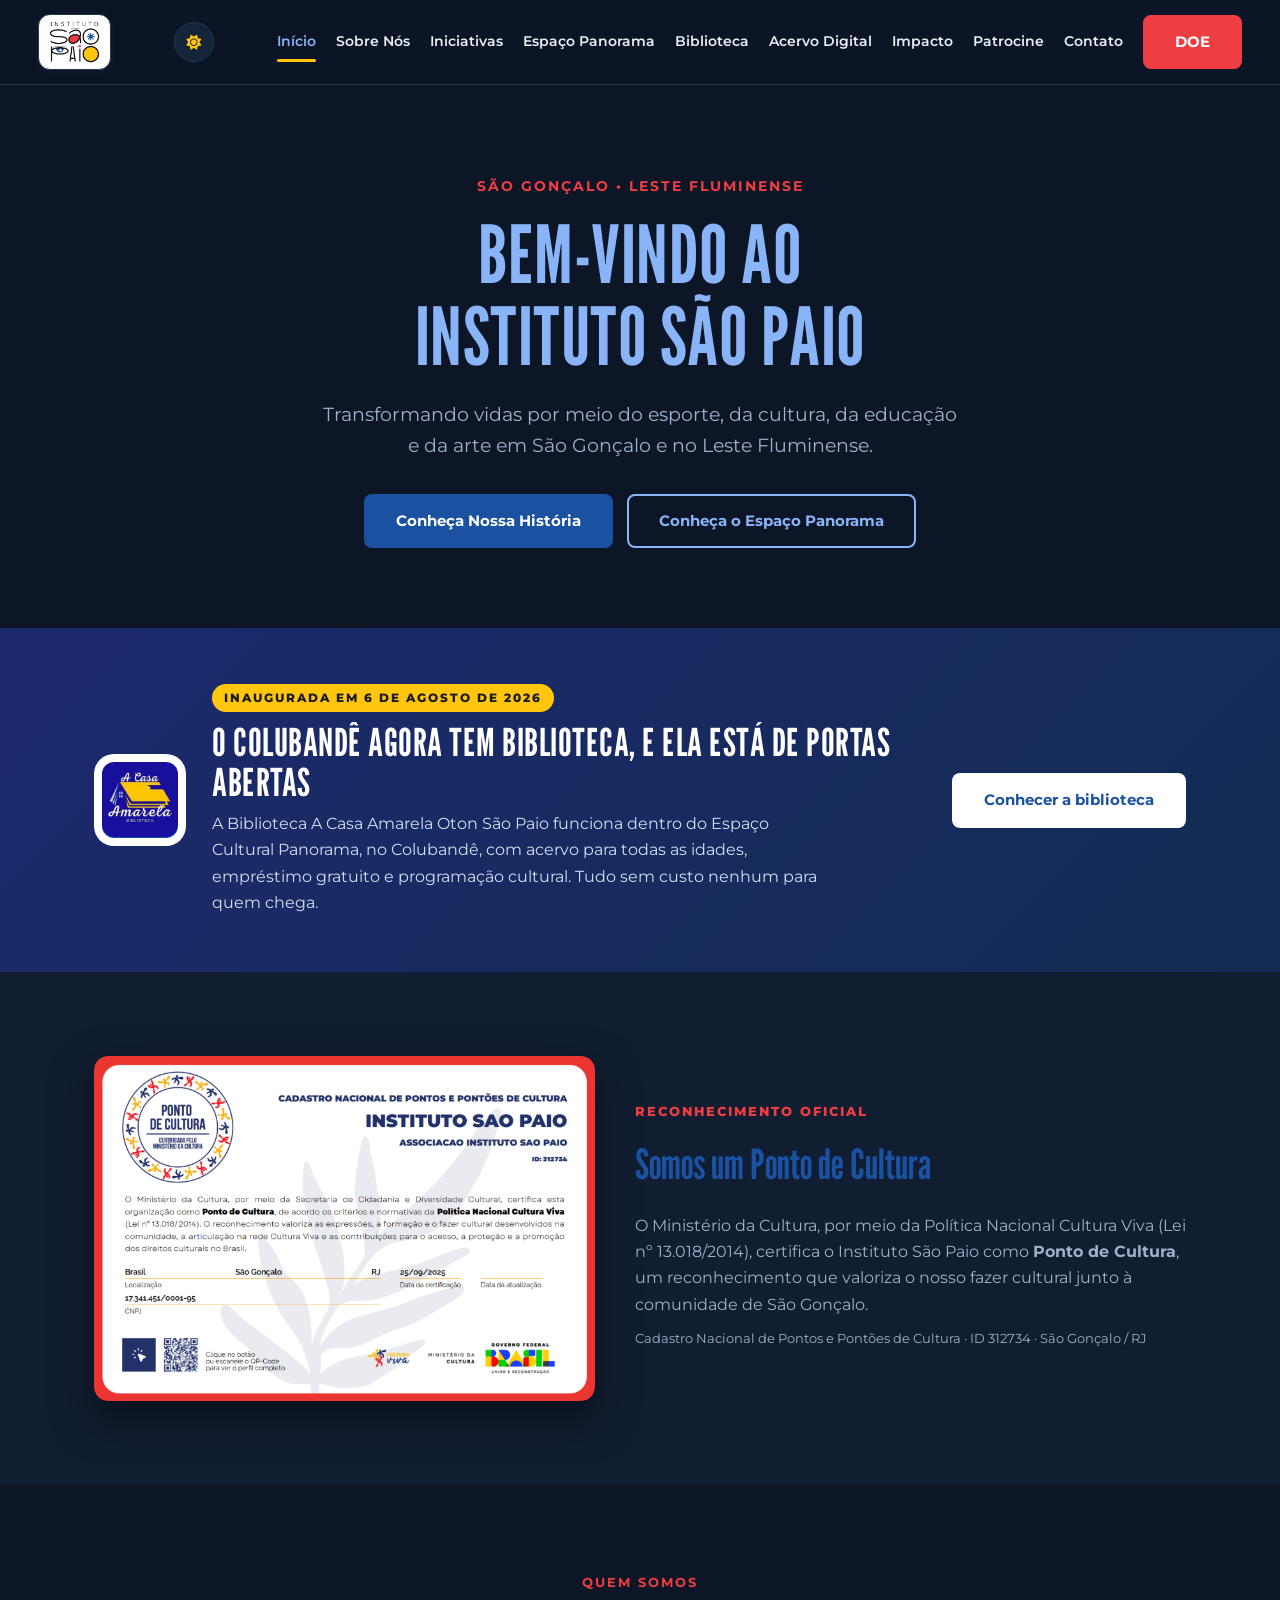
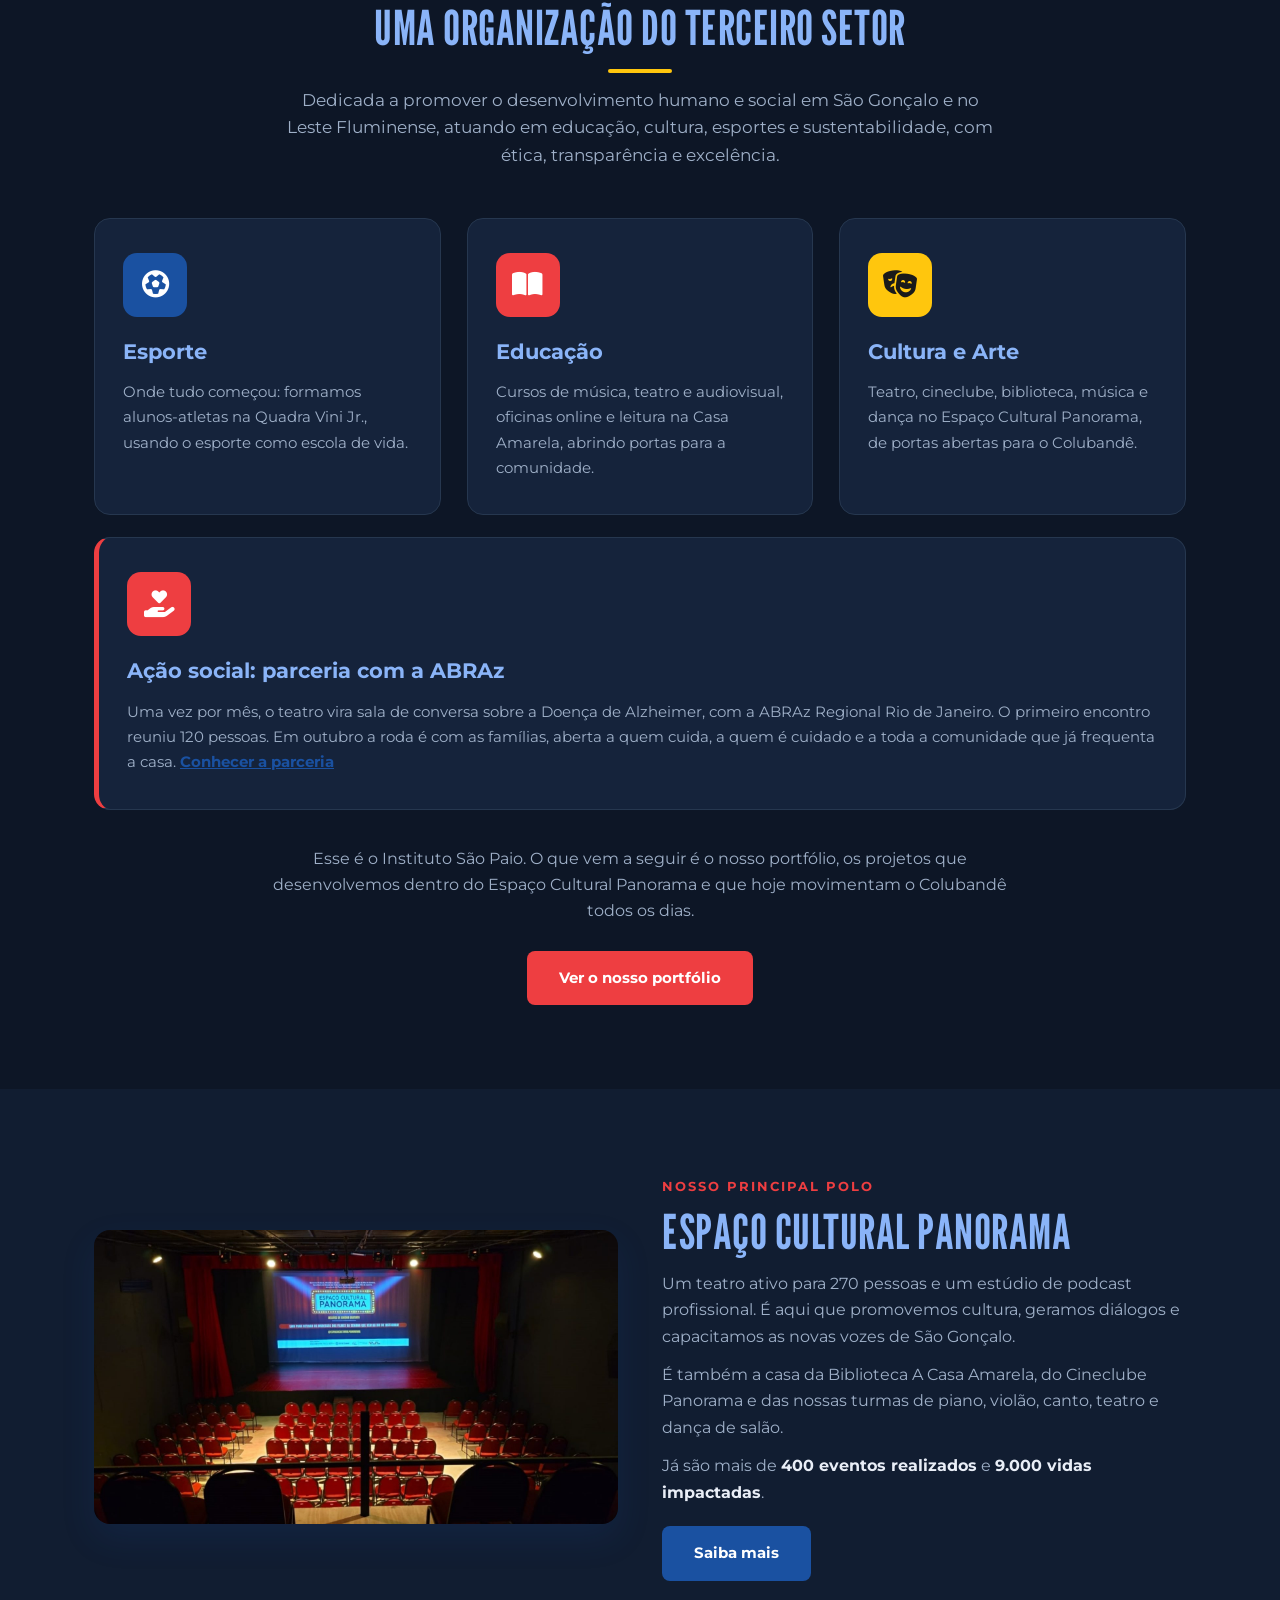
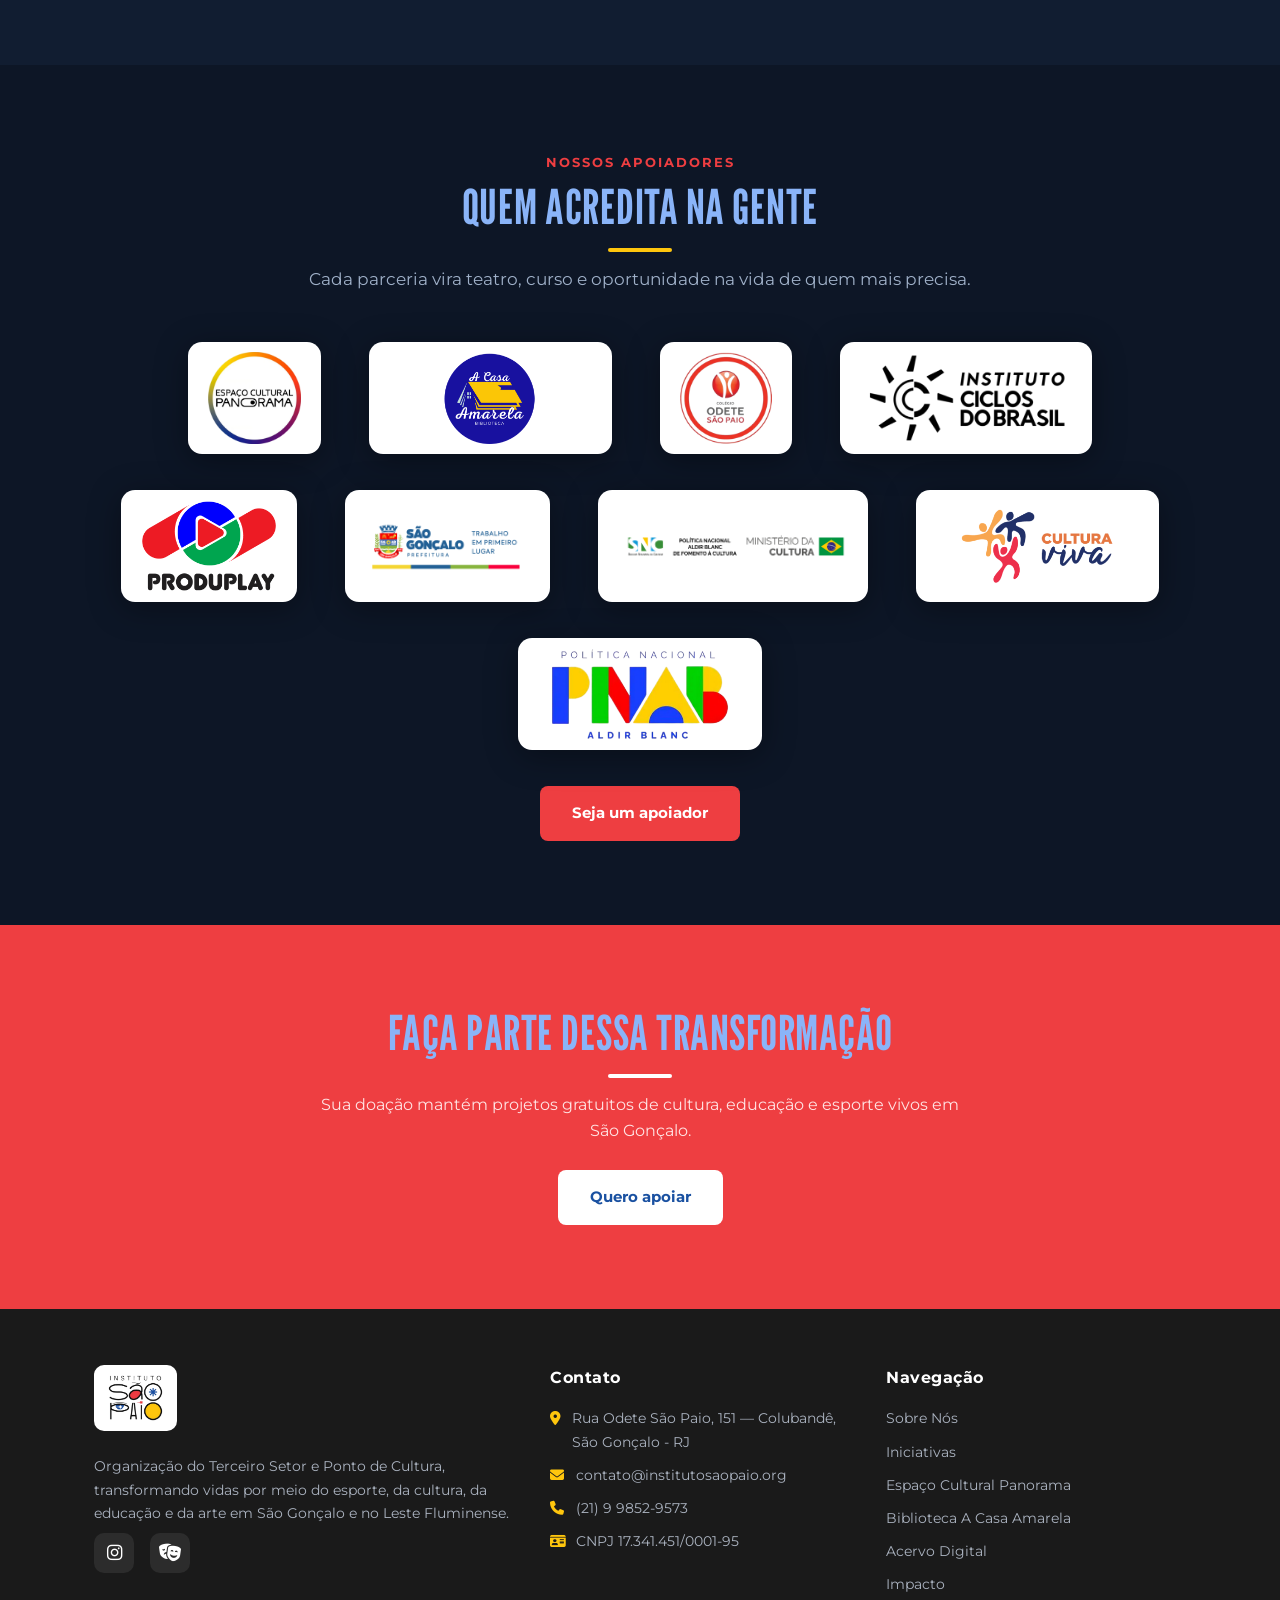
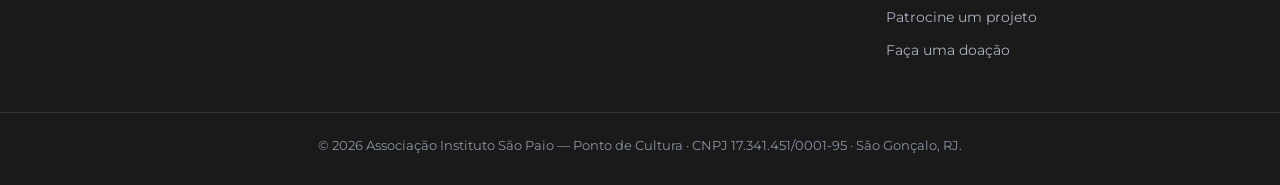
==== commit 95a10517: "Tema claro ou escuro pelo horário de quem visita O site abre claro das 6h às 18h e escuro das 18h01 " ====
--- a/index.html
+++ b/index.html
@@ -10,8 +10,10 @@
     <link href="https://fonts.googleapis.com/css2?family=League+Gothic&family=Montserrat:wght@400;500;600;700;800&display=swap" rel="stylesheet">
     <link rel="stylesheet" href="https://cdnjs.cloudflare.com/ajax/libs/font-awesome/6.4.0/css/all.min.css">
     <script>
-        /* Aplica o tema salvo antes da página aparecer (evita "piscar") */
-        (function(){try{var t=localStorage.getItem('isp-tema')||'claro';document.documentElement.setAttribute('data-tema',t);}catch(e){}})();
+        /* Tema pelo horário de quem visita: claro das 6h às 18h e escuro das
+           18h01 às 5h59 (o claro é o padrão). A escolha feita no botão lua/sol
+           vale até a próxima virada. Aplica antes da página aparecer (evita "piscar"). */
+        (function(){var t='claro';try{var d=new Date(),m=d.getHours()*60+d.getMinutes();if(m<360||m>1080)t='escuro';var e=localStorage.getItem('isp-tema');if((e==='claro'||e==='escuro')&&+localStorage.getItem('isp-tema-ate')>Date.now())t=e;}catch(x){}document.documentElement.setAttribute('data-tema',t);})();
     </script>
     <link rel="icon" type="image/png" href="img/Logo.png">
     <link rel="stylesheet" href="style.css?v=20260926e">
@@ -206,6 +208,6 @@
     </footer>
 
     <script src="dados.js?v=20260920a"></script>
-    <script src="script.js?v=20260920a"></script>
+    <script src="script.js?v=20260926a"></script>
 </body>
 </html>
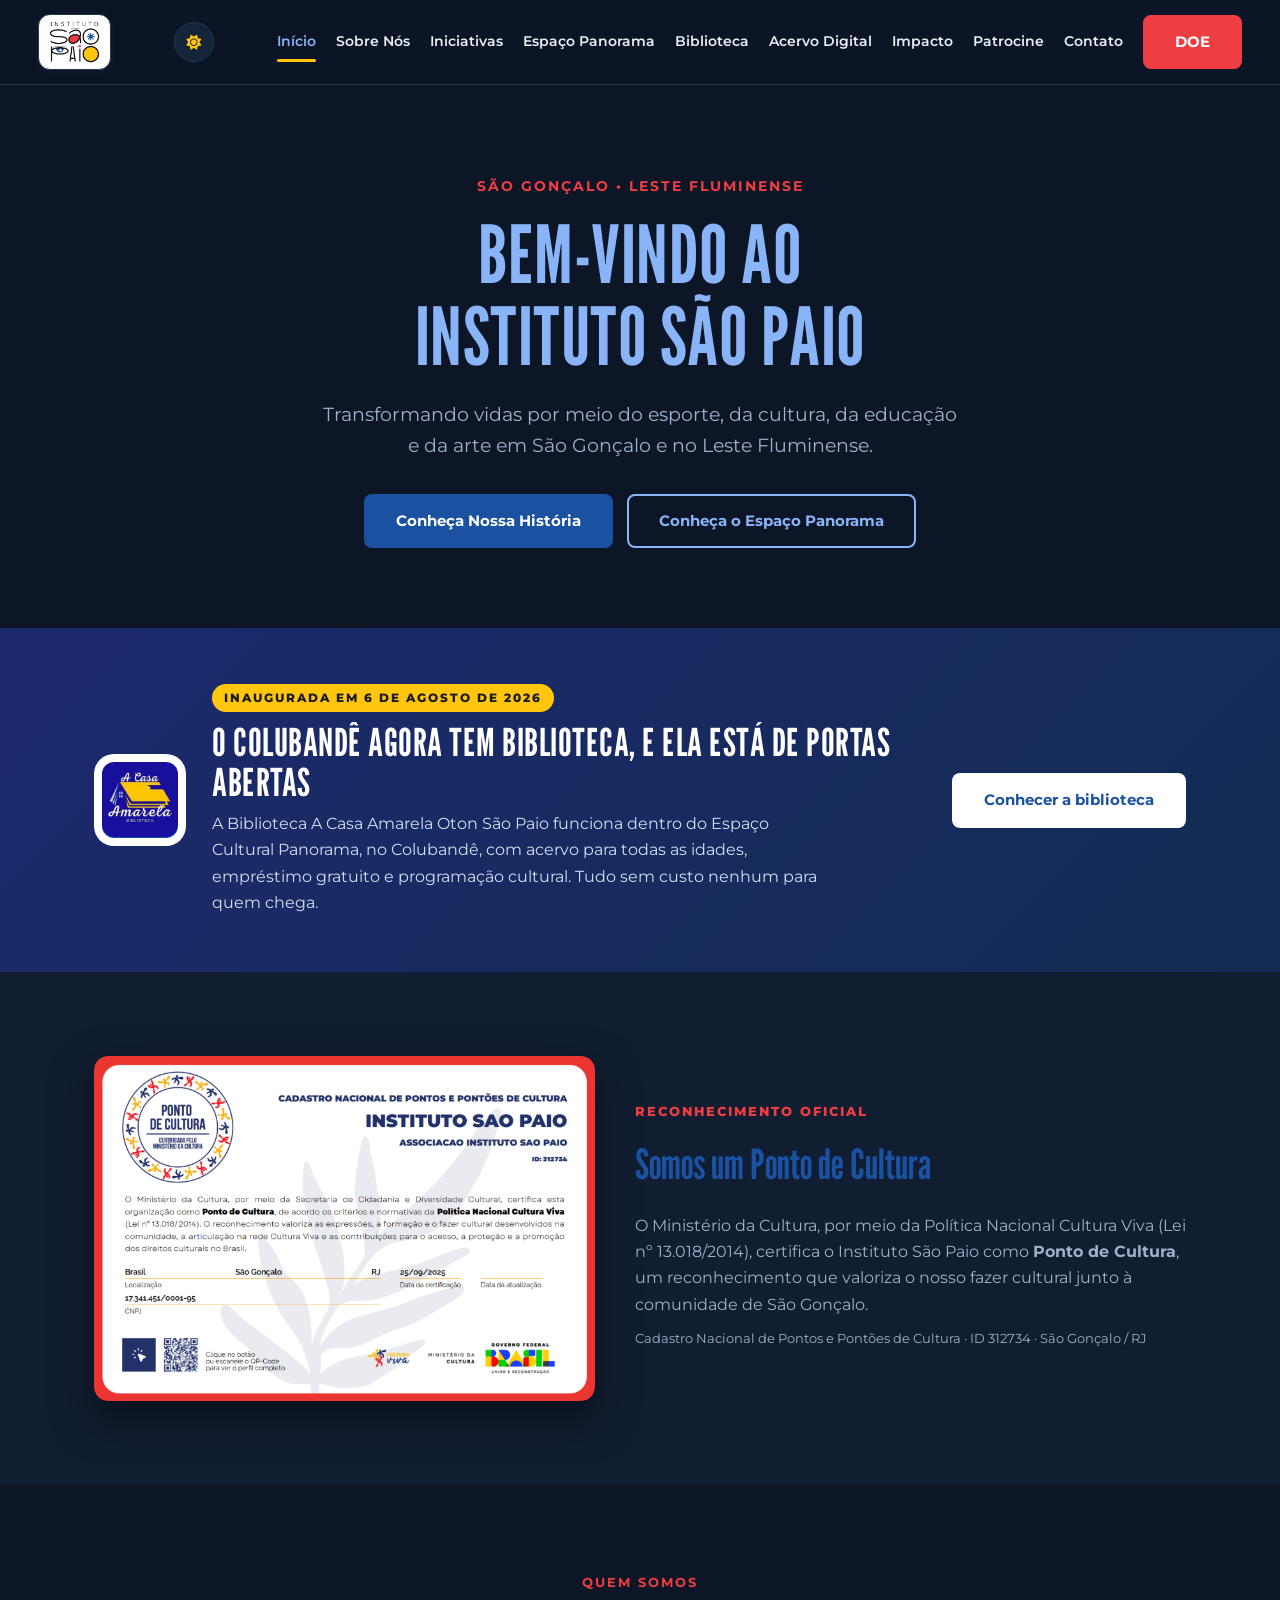
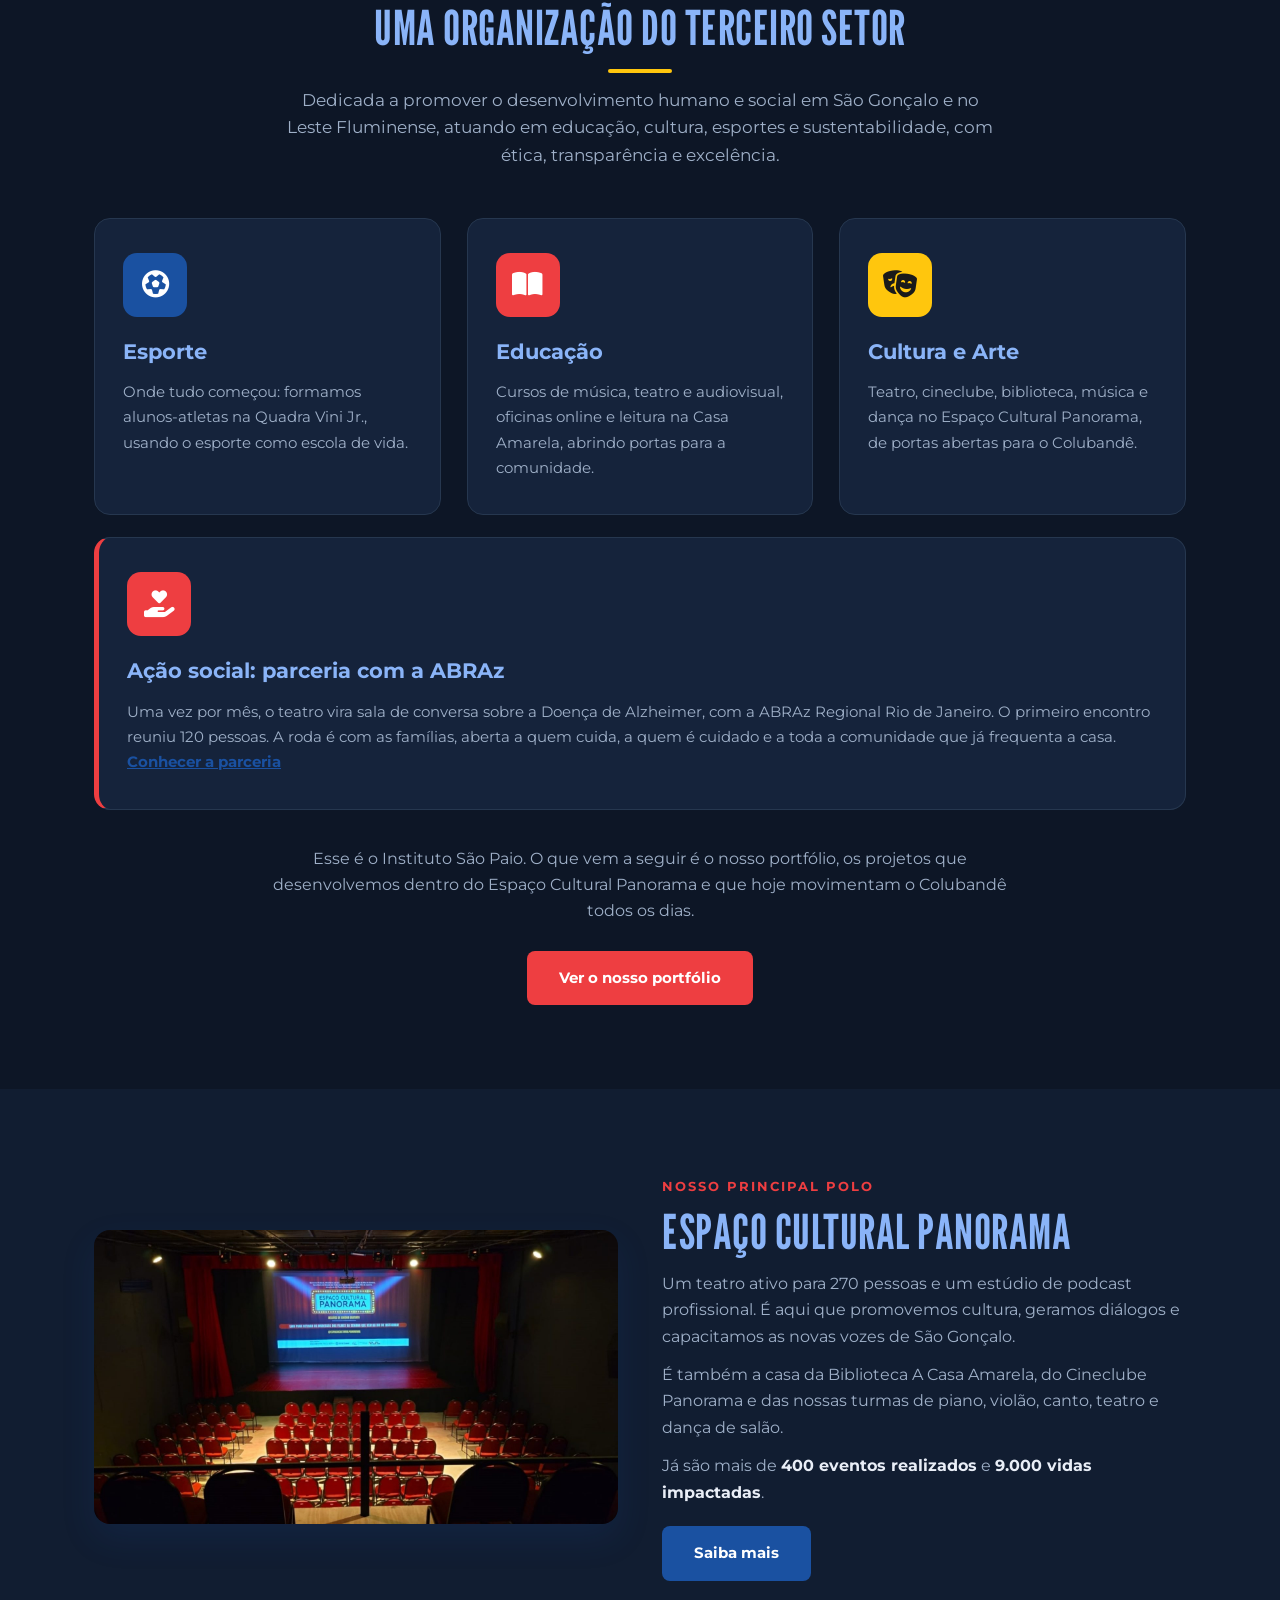
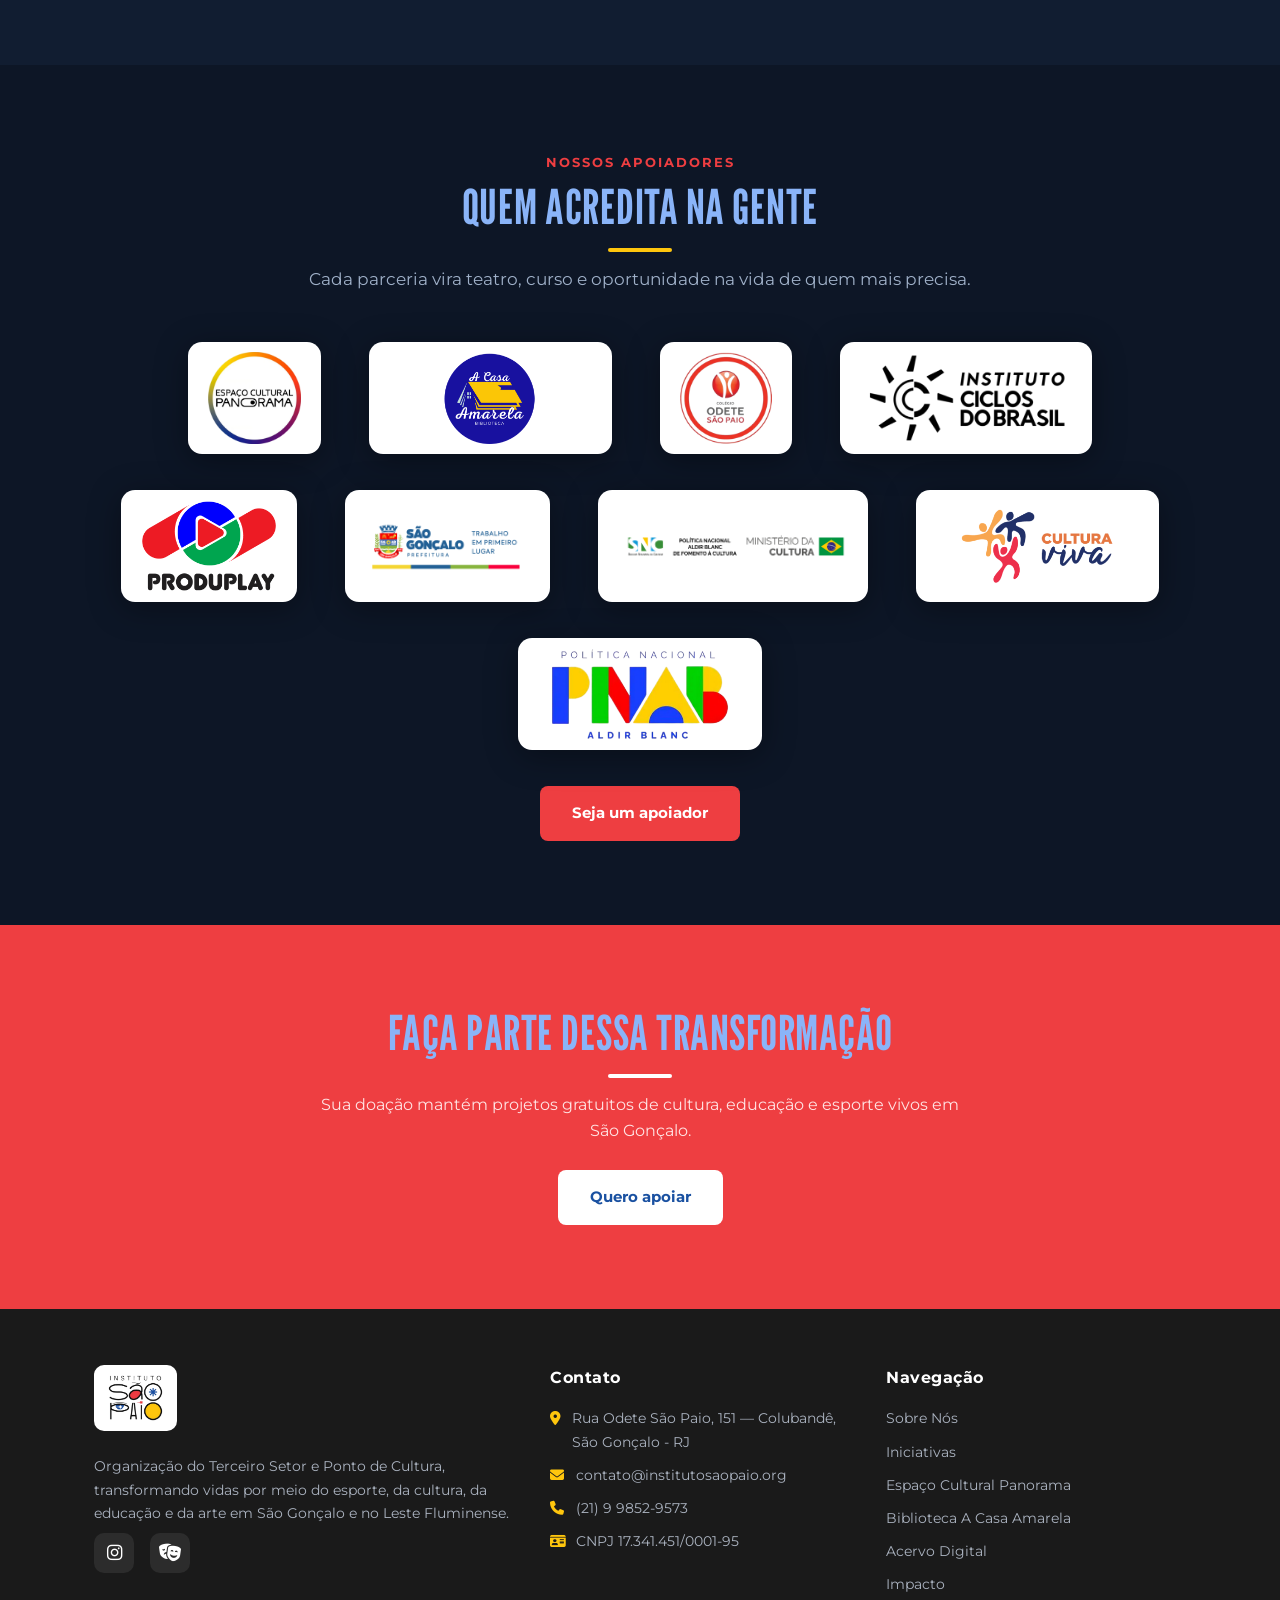
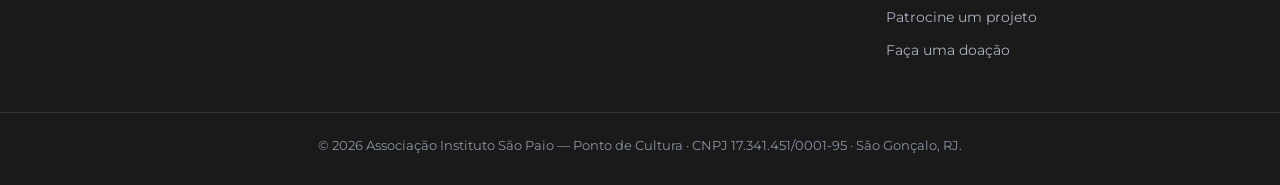
==== commit ed4b8ab3: "Inclui o projeto de robótica WeBOT e tira o mês da ABRAz e a gratuidade dos cursos - Iniciativas: no" ====
--- a/index.html
+++ b/index.html
@@ -16,7 +16,7 @@
         (function(){var t='claro';try{var d=new Date(),m=d.getHours()*60+d.getMinutes();if(m<360||m>1080)t='escuro';var e=localStorage.getItem('isp-tema');if((e==='claro'||e==='escuro')&&+localStorage.getItem('isp-tema-ate')>Date.now())t=e;}catch(x){}document.documentElement.setAttribute('data-tema',t);})();
     </script>
     <link rel="icon" type="image/png" href="img/Logo.png">
-    <link rel="stylesheet" href="style.css?v=20260926e">
+    <link rel="stylesheet" href="style.css?v=20261026a">
 </head>
 <body>
     <!-- ===== CABECALHO (igual em todas as paginas) ===== -->
@@ -114,7 +114,7 @@
                     <div class="card-icon icon-vermelho"><i class="fas fa-hand-holding-heart"></i></div>
                     <h3>Ação social: parceria com a ABRAz</h3>
                     <p>Uma vez por mês, o teatro vira sala de conversa sobre a Doença de Alzheimer, com a ABRAz Regional Rio de
-                    Janeiro. O primeiro encontro reuniu 120 pessoas. Em outubro a roda é com as famílias, aberta a quem cuida, a
+                    Janeiro. O primeiro encontro reuniu 120 pessoas. A roda é com as famílias, aberta a quem cuida, a
                     quem é cuidado e a toda a comunidade que já frequenta a casa.
                     <a href="iniciativas.html#acao-social" style="color:var(--azul);font-weight:700;">Conhecer a parceria</a></p>
                 </article>
--- a/style.css
+++ b/style.css
@@ -1541,6 +1541,8 @@
 .pat-tag--estadual { background: rgba(255,198,13,.24); color: #6b4f00; }
 html[data-tema="escuro"] .pat-tag--federal  { background: rgba(138,180,248,.14); color: #8ab4f8; }
 html[data-tema="escuro"] .pat-tag--estadual { background: rgba(255,198,13,.16); color: var(--amarelo); }
+.pat-tag--analise { background: rgba(31,39,51,.08); color: #46526a; }
+html[data-tema="escuro"] .pat-tag--analise { background: rgba(255,255,255,.1); color: #b9c4d6; }
 
 /* texto só para leitores de tela */
 .pat-sr {
@@ -1814,6 +1816,14 @@
     display: block; font-family: var(--display); font-weight: 400; letter-spacing: .5px;
     font-size: clamp(2.05rem, 1.1vw + 1.6rem, 2.7rem); line-height: 1; color: var(--texto); font-variant-numeric: tabular-nums; margin-top: 6px;
 }
+
+/* cartão de largura inteira (Plano Bianual): foto de um lado, texto do outro */
+.pat-card--12 { grid-column: span 12; flex-direction: row; }
+.pat-card--12 .pat-card__midia { flex: 0 0 42%; height: auto; min-height: clamp(320px, 30vw, 480px); }
+.pat-card--12 .pat-card__corpo { min-width: 0; }
+.pat-card__tags { display: flex; align-items: center; gap: 8px; flex-wrap: wrap; }
+.pat-card__valores { display: flex; align-items: flex-end; flex-wrap: wrap; gap: 10px clamp(22px, 3vw, 44px); }
+.pat-card__valor--menor { font-size: clamp(1.5rem, .7vw + 1.25rem, 1.95rem); color: var(--texto-suave); }
 
 
 /* ============================================================
@@ -2001,7 +2011,9 @@
    ============================================================ */
 @media (max-width: 960px) {
     .pat-bento { grid-template-columns: 1fr; }
-    .pat-card--7, .pat-card--5 { grid-column: auto; }
+    .pat-card--7, .pat-card--5, .pat-card--12 { grid-column: auto; }
+    .pat-card--12 { flex-direction: column; }
+    .pat-card--12 .pat-card__midia { flex: none; height: clamp(260px, 52vw, 420px); min-height: 0; }
     .pat-contato__grade { grid-template-columns: 1fr; gap: 40px; }
 }
 @media (max-width: 900px) {
